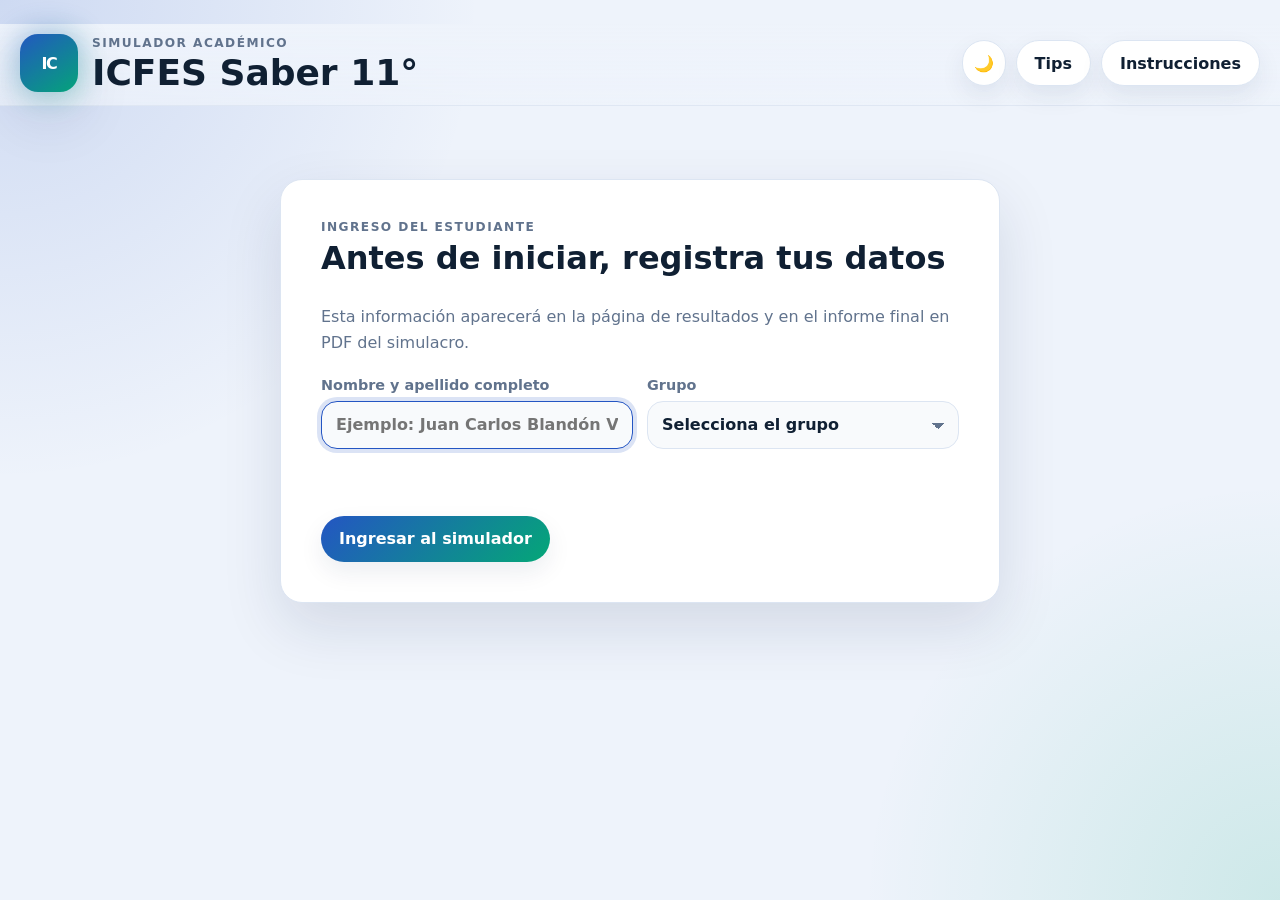
==== index.html @ 24ecb2db "Add files via upload" ====
<!doctype html>
<html lang="es">
<head>
  <meta charset="utf-8" />
  <meta name="viewport" content="width=device-width, initial-scale=1" />
  <title>Simulador ICFES Saber 11°</title>
  <meta name="description" content="Simulador ICFES Saber 11° en HTML, CSS y JavaScript puro, estructurado por sesiones, bloques y áreas." />
  <link rel="stylesheet" href="styles.css" />
</head>
<body>
  <div class="app-shell">
    <header class="app-header">
      <div class="brand">
        <div class="brand-mark" aria-hidden="true">IC</div>
        <div>
          <p class="eyebrow">Simulador académico</p>
          <h1>ICFES Saber 11°</h1>
        </div>
      </div>
      <div class="header-actions">
        <button id="themeBtn" class="icon-btn" type="button" aria-label="Cambiar tema">🌙</button>
        <button id="tipsBtn" class="ghost-btn" type="button">Tips</button>
        <button id="instructionsBtn" class="ghost-btn" type="button">Instrucciones</button>
        <button id="homeBtn" class="ghost-btn hidden" type="button">Inicio</button>
      </div>
    </header>

    <main id="app" class="app-main" tabindex="-1"></main>
  </div>

  <template id="session-card-template">
    <article class="session-card">
      <div class="session-card__head">
        <div>
          <p class="eyebrow session-label"></p>
          <h2 class="session-title"></h2>
        </div>
        <span class="pill session-duration"></span>
      </div>
      <p class="session-description"></p>
      <div class="session-stats"></div>
      <div class="table-wrap">
        <table class="structure-table">
          <thead>
            <tr>
              <th>Bloque</th>
              <th>Preguntas</th>
              <th>Área</th>
              <th>Disponibles</th>
              <th>Acción</th>
            </tr>
          </thead>
          <tbody></tbody>
        </table>
      </div>
      <div class="session-actions"></div>
    </article>
  </template>

  <script src="data/question-bank.js"></script>
  <script src="app.js"></script>
</body>
</html>
---- styles.css ----
:root {
  --bg: #eef3fb;
  --panel: #ffffff;
  --panel-2: #f8fafc;
  --text: #102033;
  --muted: #61738d;
  --line: #dce5f2;
  --primary: #2455c3;
  --primary-2: #153c99;
  --accent: #04a777;
  --warning: #f59e0b;
  --danger: #d94f4f;
  --shadow: 0 24px 60px rgba(17, 36, 75, 0.12);
  --radius: 22px;
  --radius-sm: 14px;
}

[data-theme="dark"] {
  --bg: #0c1424;
  --panel: #111e33;
  --panel-2: #162640;
  --text: #edf4ff;
  --muted: #9fb0ca;
  --line: #243852;
  --primary: #84a8ff;
  --primary-2: #b9ccff;
  --accent: #37d399;
  --warning: #fbbf24;
  --danger: #f87171;
  --shadow: 0 24px 60px rgba(0, 0, 0, 0.35);
}

* { box-sizing: border-box; }

html { scroll-behavior: smooth; }

body {
  margin: 0;
  min-height: 100vh;
  font-family: Inter, ui-sans-serif, system-ui, -apple-system, BlinkMacSystemFont, "Segoe UI", sans-serif;
  color: var(--text);
  background:
    radial-gradient(circle at top left, rgba(36, 85, 195, 0.16), transparent 30rem),
    radial-gradient(circle at bottom right, rgba(4, 167, 119, 0.14), transparent 26rem),
    var(--bg);
}

button, input, select, textarea { font: inherit; }

button { cursor: pointer; }

button:disabled {
  cursor: not-allowed;
  opacity: 0.55;
}

.app-shell {
  width: min(1240px, calc(100% - 32px));
  margin: 0 auto;
  padding: 24px 0 48px;
}

.app-header {
  display: flex;
  align-items: center;
  justify-content: space-between;
  gap: 18px;
  margin-bottom: 24px;
}

.brand {
  display: flex;
  align-items: center;
  gap: 14px;
}

.brand-mark {
  width: 58px;
  height: 58px;
  border-radius: 18px;
  display: grid;
  place-items: center;
  background: linear-gradient(145deg, var(--primary), var(--accent));
  color: #fff;
  font-weight: 900;
  letter-spacing: -0.08em;
  box-shadow: var(--shadow);
}

h1, h2, h3, p { margin-top: 0; }

h1 {
  margin-bottom: 0;
  font-size: clamp(1.55rem, 3.5vw, 2.25rem);
  line-height: 1;
}

h2 { font-size: clamp(1.35rem, 3vw, 2rem); }

h3 { font-size: 1.08rem; }

.eyebrow {
  margin-bottom: 5px;
  color: var(--muted);
  font-size: 0.76rem;
  text-transform: uppercase;
  letter-spacing: 0.12em;
  font-weight: 800;
}

.header-actions {
  display: flex;
  gap: 10px;
  align-items: center;
}

.icon-btn,
.ghost-btn,
.primary-btn,
.secondary-btn,
.danger-btn,
.tiny-btn,
.nav-btn,
.area-btn {
  border: 0;
  border-radius: 999px;
  min-height: 42px;
  padding: 0 18px;
  font-weight: 800;
  transition: transform 0.15s ease, box-shadow 0.15s ease, background 0.15s ease;
}

.icon-btn:hover,
.ghost-btn:hover,
.primary-btn:hover,
.secondary-btn:hover,
.danger-btn:hover,
.tiny-btn:hover,
.nav-btn:hover,
.area-btn:hover { transform: translateY(-1px); }

.icon-btn {
  width: 44px;
  padding: 0;
  background: var(--panel);
  color: var(--text);
  border: 1px solid var(--line);
  box-shadow: 0 10px 25px rgba(12, 20, 36, 0.08);
}

.ghost-btn, .secondary-btn, .tiny-btn {
  background: var(--panel);
  color: var(--text);
  border: 1px solid var(--line);
}

.primary-btn {
  background: var(--primary);
  color: #fff;
  box-shadow: 0 14px 35px rgba(36, 85, 195, 0.25);
}

.danger-btn {
  background: var(--danger);
  color: #fff;
}

.tiny-btn {
  min-height: 32px;
  padding: 0 12px;
  font-size: 0.82rem;
}

.hidden { display: none !important; }

.app-main {
  display: grid;
  gap: 18px;
}

.hero {
  background: linear-gradient(135deg, rgba(36, 85, 195, 0.96), rgba(4, 167, 119, 0.9));
  color: #fff;
  border-radius: var(--radius);
  padding: clamp(22px, 5vw, 42px);
  box-shadow: var(--shadow);
  overflow: hidden;
  position: relative;
}

.hero::after {
  content: "";
  position: absolute;
  inset: auto -80px -120px auto;
  width: 320px;
  height: 320px;
  border-radius: 50%;
  background: rgba(255, 255, 255, 0.16);
}

.hero > * { position: relative; z-index: 1; }

.hero h2 {
  margin-bottom: 12px;
  max-width: 780px;
}

.hero p {
  max-width: 860px;
  color: rgba(255, 255, 255, 0.88);
  line-height: 1.7;
}

.hero-grid {
  display: grid;
  grid-template-columns: repeat(4, minmax(0, 1fr));
  gap: 12px;
  margin-top: 24px;
}

.stat {
  background: rgba(255, 255, 255, 0.14);
  border: 1px solid rgba(255, 255, 255, 0.22);
  border-radius: 18px;
  padding: 16px;
  backdrop-filter: blur(8px);
}

.stat strong {
  display: block;
  font-size: 1.5rem;
}

.stat span {
  display: block;
  color: rgba(255, 255, 255, 0.8);
  font-size: 0.88rem;
}

.config-bar {
  display: grid;
  grid-template-columns: 1fr auto;
  gap: 14px;
  align-items: center;
  background: var(--panel);
  border: 1px solid var(--line);
  border-radius: var(--radius);
  padding: 18px;
  box-shadow: 0 12px 35px rgba(17, 36, 75, 0.08);
}

.mode-control {
  display: flex;
  gap: 10px;
  flex-wrap: wrap;
}

.mode-option {
  display: inline-flex;
  align-items: center;
  gap: 8px;
  padding: 10px 12px;
  border: 1px solid var(--line);
  border-radius: 999px;
  background: var(--panel-2);
  color: var(--muted);
  font-weight: 750;
}

.mode-option input { accent-color: var(--primary); }

.session-grid {
  display: grid;
  grid-template-columns: 1fr;
  gap: 18px;
}

.session-card,
.panel {
  background: var(--panel);
  border: 1px solid var(--line);
  border-radius: var(--radius);
  box-shadow: 0 18px 45px rgba(17, 36, 75, 0.09);
}

.session-card { padding: clamp(18px, 3vw, 26px); }

.session-card__head,
.exam-top,
.result-top,
.question-head {
  display: flex;
  justify-content: space-between;
  align-items: flex-start;
  gap: 16px;
}

.session-title { margin-bottom: 0; }

.session-description {
  color: var(--muted);
  line-height: 1.65;
  margin: 14px 0;
}

.pill {
  display: inline-flex;
  align-items: center;
  justify-content: center;
  gap: 6px;
  border-radius: 999px;
  padding: 7px 12px;
  background: color-mix(in srgb, var(--primary), transparent 88%);
  color: var(--primary-2);
  font-weight: 900;
  font-size: 0.82rem;
  white-space: nowrap;
}

.pill.success { background: color-mix(in srgb, var(--accent), transparent 85%); color: var(--accent); }
.pill.warning { background: color-mix(in srgb, var(--warning), transparent 83%); color: var(--warning); }
.pill.muted { background: var(--panel-2); color: var(--muted); border: 1px solid var(--line); }

.session-stats {
  display: flex;
  gap: 8px;
  flex-wrap: wrap;
  margin: 16px 0;
}

.table-wrap {
  width: 100%;
  overflow-x: auto;
  border: 1px solid var(--line);
  border-radius: 16px;
}

.structure-table,
.data-table {
  width: 100%;
  border-collapse: collapse;
  min-width: 720px;
}

.structure-table th,
.structure-table td,
.data-table th,
.data-table td {
  padding: 13px 14px;
  text-align: left;
  border-bottom: 1px solid var(--line);
  vertical-align: middle;
}

.structure-table th,
.data-table th {
  background: var(--panel-2);
  color: var(--muted);
  font-size: 0.78rem;
  text-transform: uppercase;
  letter-spacing: 0.08em;
}

.structure-table tr:last-child td,
.data-table tr:last-child td { border-bottom: 0; }

.row-actions {
  display: flex;
  gap: 8px;
  flex-wrap: wrap;
}

.session-actions {
  display: flex;
  gap: 10px;
  flex-wrap: wrap;
  margin-top: 16px;
}

.primary-btn,
.secondary-btn,
.danger-btn,
.ghost-btn,
.tiny-btn {
  display: inline-flex;
  align-items: center;
  justify-content: center;
  text-decoration: none;
  cursor: pointer;
}

.report-actions {
  align-items: center;
}

.send-report-btn {
  gap: 8px;
}

.exam-layout {
  display: grid;
  grid-template-columns: minmax(0, 1fr) 320px;
  gap: 18px;
  align-items: start;
}

.exam-main,
.exam-side,
.results-panel {
  background: var(--panel);
  border: 1px solid var(--line);
  border-radius: var(--radius);
  box-shadow: 0 18px 45px rgba(17, 36, 75, 0.09);
}

.exam-main { overflow: hidden; }

.exam-top {
  padding: 18px;
  border-bottom: 1px solid var(--line);
  background: var(--panel-2);
}

.exam-title { margin-bottom: 5px; }

.exam-meta {
  display: flex;
  gap: 8px;
  flex-wrap: wrap;
}

.timer-box {
  display: grid;
  gap: 2px;
  text-align: right;
}

.timer {
  font-variant-numeric: tabular-nums;
  font-size: clamp(1.3rem, 3vw, 1.8rem);
  font-weight: 950;
  color: var(--primary-2);
}

.timer-label { color: var(--muted); font-size: 0.82rem; }

.progress-wrap {
  padding: 0 18px 18px;
  background: var(--panel-2);
}

.progress-text {
  display: flex;
  justify-content: space-between;
  color: var(--muted);
  font-size: 0.86rem;
  margin-bottom: 8px;
}

.progress-bar {
  height: 10px;
  background: color-mix(in srgb, var(--primary), transparent 88%);
  border-radius: 99px;
  overflow: hidden;
}

.progress-bar span {
  display: block;
  height: 100%;
  width: 0;
  background: linear-gradient(90deg, var(--primary), var(--accent));
  border-radius: inherit;
}

.question-card { padding: clamp(18px, 3vw, 28px); }

.question-head { margin-bottom: 18px; }

.question-title { margin-bottom: 6px; }

.question-text {
  font-size: clamp(1rem, 2vw, 1.08rem);
  line-height: 1.75;
  margin-bottom: 18px;
}

.question-resource {
  margin: 18px 0 22px;
}

.data-table {
  min-width: min(100%, 420px);
  max-width: 480px;
  margin: 0 auto;
}

.data-table th,
.data-table td { text-align: center; }

.prompt {
  font-weight: 850;
  margin: 20px 0;
}

.options {
  display: grid;
  gap: 10px;
  margin: 18px 0 24px;
}

.option {
  display: grid;
  grid-template-columns: 42px 1fr;
  align-items: center;
  gap: 10px;
  width: 100%;
  border: 1px solid var(--line);
  border-radius: 16px;
  padding: 12px;
  background: var(--panel-2);
  color: var(--text);
  text-align: left;
  font-weight: 750;
}

.option-letter {
  width: 42px;
  height: 42px;
  border-radius: 14px;
  display: grid;
  place-items: center;
  background: var(--panel);
  color: var(--primary-2);
  border: 1px solid var(--line);
  font-weight: 950;
}


.option-rich {
  width: 100%;
  overflow-x: auto;
}

.option-rich .data-table,
.option-rich .option-table {
  min-width: 260px;
  max-width: 100%;
  margin: 0;
}

.option-rich .data-table th,
.option-rich .data-table td {
  font-weight: 700;
}

.option.selected {
  border-color: var(--primary);
  box-shadow: 0 0 0 4px color-mix(in srgb, var(--primary), transparent 86%);
}

.option.correct { border-color: var(--accent); background: color-mix(in srgb, var(--accent), transparent 90%); }
.option.incorrect { border-color: var(--danger); background: color-mix(in srgb, var(--danger), transparent 91%); }

.feedback {
  border-radius: 18px;
  padding: 14px 16px;
  background: color-mix(in srgb, var(--accent), transparent 90%);
  border: 1px solid color-mix(in srgb, var(--accent), transparent 60%);
  line-height: 1.6;
  margin: 16px 0 22px;
}

.feedback strong { color: var(--accent); }


.procedure-card {
  background: var(--panel-2);
  border: 1px solid var(--line);
  border-radius: 18px;
  padding: 16px 18px;
  line-height: 1.75;
}

.procedure-card p {
  margin: 0 0 10px;
}

.procedure-card p:last-child {
  margin-bottom: 0;
}

.question-actions,
.bottom-actions {
  display: flex;
  align-items: center;
  justify-content: space-between;
  gap: 12px;
  flex-wrap: wrap;
}

.nav-group {
  display: flex;
  gap: 10px;
  flex-wrap: wrap;
}

.exam-side {
  padding: 18px;
  position: sticky;
  top: 18px;
}

.side-title {
  margin-bottom: 12px;
}

.legend {
  display: grid;
  gap: 8px;
  margin-bottom: 16px;
  color: var(--muted);
  font-size: 0.86rem;
}

.legend span { display: inline-flex; align-items: center; gap: 8px; }
.legend i {
  width: 12px;
  height: 12px;
  border-radius: 4px;
  display: inline-block;
  background: var(--line);
}
.legend .answered i { background: var(--accent); }
.legend .marked i { background: var(--warning); }
.legend .pending i { background: var(--panel-2); border: 1px solid var(--line); }
.legend .missing i { background: repeating-linear-gradient(45deg, var(--line), var(--line) 3px, transparent 3px, transparent 6px); }

.question-grid {
  display: grid;
  grid-template-columns: repeat(5, 1fr);
  gap: 8px;
  max-height: 55vh;
  overflow-y: auto;
  padding-right: 4px;
}

.q-dot {
  min-width: 0;
  width: 100%;
  height: 42px;
  border: 1px solid var(--line);
  border-radius: 12px;
  background: var(--panel-2);
  color: var(--text);
  font-weight: 900;
}

.q-dot.active { outline: 3px solid color-mix(in srgb, var(--primary), transparent 72%); border-color: var(--primary); }
.q-dot.answered { background: color-mix(in srgb, var(--accent), transparent 82%); border-color: color-mix(in srgb, var(--accent), transparent 45%); }
.q-dot.marked { box-shadow: inset 0 -4px 0 var(--warning); }
.q-dot.missing {
  background: repeating-linear-gradient(45deg, var(--panel-2), var(--panel-2) 5px, color-mix(in srgb, var(--line), transparent 30%) 5px, color-mix(in srgb, var(--line), transparent 30%) 10px);
  color: var(--muted);
}

.side-note {
  margin: 16px 0 0;
  padding: 12px;
  border-radius: 14px;
  background: var(--panel-2);
  color: var(--muted);
  font-size: 0.88rem;
  line-height: 1.55;
}

.empty-state {
  background: var(--panel);
  border: 1px solid var(--line);
  border-radius: var(--radius);
  box-shadow: var(--shadow);
  padding: clamp(22px, 5vw, 42px);
  text-align: center;
}

.empty-state p { color: var(--muted); line-height: 1.65; }

.results-panel { padding: clamp(18px, 3vw, 28px); }

.result-grid {
  display: grid;
  grid-template-columns: repeat(4, minmax(0, 1fr));
  gap: 12px;
  margin: 18px 0;
}

.result-card {
  background: var(--panel-2);
  border: 1px solid var(--line);
  border-radius: 18px;
  padding: 16px;
}

.result-card strong {
  font-size: 1.7rem;
  display: block;
  color: var(--primary-2);
}

.result-card span { color: var(--muted); font-size: 0.9rem; }

.review-list {
  display: grid;
  gap: 10px;
  margin-top: 20px;
}

.review-item {
  border: 1px solid var(--line);
  border-radius: 16px;
  background: var(--panel-2);
  padding: 14px;
}

.review-item p { margin-bottom: 8px; color: var(--muted); }

.footer-note {
  color: var(--muted);
  font-size: 0.85rem;
  line-height: 1.5;
}

.tips-section {
  margin: 20px 0 24px;
  background: var(--panel);
  border: 1px solid var(--line);
  border-radius: var(--radius);
  box-shadow: var(--shadow);
  padding: clamp(18px, 3vw, 28px);
}

.tips-header {
  display: flex;
  align-items: flex-start;
  justify-content: space-between;
  gap: 14px;
  margin-bottom: 18px;
}

.tips-header h2 { margin: 0; font-size: clamp(1.7rem, 3vw, 2.35rem); }

.tips-content {
  display: grid;
  gap: 18px;
}

.tip-card {
  background: var(--panel-2);
  border: 1px solid var(--line);
  border-radius: 20px;
  padding: clamp(16px, 2.5vw, 24px);
}

.tip-card h3 {
  margin: 0 0 14px;
  color: var(--primary-2);
  font-size: clamp(1.25rem, 2.1vw, 1.55rem);
}

.tip-card h4 {
  margin: 18px 0 8px;
  font-size: 1.03rem;
}

.tip-card p {
  margin: 8px 0;
  color: var(--muted);
  line-height: 1.65;
}

.tip-card ul {
  margin: 8px 0 14px 20px;
  padding: 0;
  color: var(--text);
  line-height: 1.62;
}

.tips-table-wrap { margin: 10px 0 14px; }

.tip-note {
  border-left: 4px solid var(--accent);
  padding: 10px 12px;
  background: color-mix(in srgb, var(--accent), transparent 91%);
  border-radius: 0 12px 12px 0;
}

.tips-area-grid {
  display: grid;
  grid-template-columns: repeat(2, minmax(0, 1fr));
  gap: 14px;
}

.tips-area-grid section {
  background: var(--panel);
  border: 1px solid var(--line);
  border-radius: 16px;
  padding: 14px;
}

@media (max-width: 980px) {
  .hero-grid,
  .result-grid,
  .tips-area-grid { grid-template-columns: repeat(2, minmax(0, 1fr)); }
  .exam-layout { grid-template-columns: 1fr; }
  .exam-side { position: static; }
  .question-grid { grid-template-columns: repeat(8, 1fr); max-height: none; }
}

@media (max-width: 680px) {
  .app-shell { width: min(100% - 18px, 1240px); padding-top: 12px; }
  .app-header { align-items: flex-start; }
  .brand-mark { width: 48px; height: 48px; border-radius: 14px; }
  .config-bar { grid-template-columns: 1fr; }
  .hero-grid,
  .result-grid,
  .tips-area-grid { grid-template-columns: 1fr; }
  .session-card__head,
  .exam-top,
  .result-top,
  .question-head { flex-direction: column; }
  .timer-box { text-align: left; }
  .question-grid { grid-template-columns: repeat(5, 1fr); }
  .option { grid-template-columns: 38px 1fr; }
  .option-letter { width: 38px; height: 38px; }
}

/* Recursos específicos para preguntas tipo ICFES con tablas y fórmulas */
.icfes-fare-card {
  display: grid;
  gap: 16px;
  line-height: 1.65;
}

.icfes-fare-card p {
  margin: 0;
}

.icfes-table-wrap {
  max-width: 760px;
  margin: 0 auto;
}

.fare-table {
  max-width: 760px;
  min-width: 620px;
  font-size: 0.96rem;
}

.fare-table th,
.fare-table td {
  border: 1px solid var(--line);
  padding: 14px 16px;
  text-align: center;
}

.fare-table tbody th {
  background: var(--panel-2);
  color: var(--text);
  text-transform: none;
  letter-spacing: 0;
  font-size: 0.95rem;
}

.formula-box {
  width: min(100%, 720px);
  margin: 2px auto;
  display: grid;
  grid-template-columns: auto auto 1fr;
  align-items: center;
  gap: 14px;
  padding: 16px 18px;
  border-radius: 18px;
  border: 1px solid var(--line);
  background: var(--panel-2);
  font-weight: 900;
  overflow-x: auto;
}

.formula-box strong {
  color: var(--primary-2);
  font-size: 1.35rem;
}

@media (max-width: 720px) {
  .formula-box {
    grid-template-columns: 1fr;
    gap: 6px;
  }
}

/* Pregunta 3: diagrama de Venn y tabla de efectos secundarios */
.icfes-venn-card {
  display: grid;
  gap: 16px;
  line-height: 1.65;
}

.icfes-venn-card p {
  margin: 0;
}

.venn-figure {
  margin: 0 auto;
  width: min(100%, 760px);
  overflow-x: auto;
}

.venn-svg {
  width: 100%;
  min-width: 520px;
  color: var(--text);
  background: var(--panel);
  border-radius: 16px;
}

.venn-circle {
  fill: rgba(36, 85, 195, 0.08);
  stroke: currentColor;
  stroke-width: 3;
}

.venn-line {
  stroke: currentColor;
  stroke-width: 2;
  fill: none;
}

.venn-label {
  font-size: 17px;
  font-weight: 800;
  fill: currentColor;
}

.venn-label.right {
  text-anchor: end;
}

.venn-number {
  font-size: 24px;
  font-weight: 900;
  fill: currentColor;
  text-anchor: middle;
  dominant-baseline: central;
}

.venn-caption {
  font-size: 30px;
  font-weight: 950;
  fill: currentColor;
}

.symptoms-table {
  max-width: 720px;
  min-width: 520px;
  margin: 0 auto;
  font-size: 0.98rem;
}

.symptoms-table th,
.symptoms-table td {
  border: 1px solid var(--line);
  padding: 12px 14px;
  text-align: center;
}

.symptoms-table thead tr:first-child th {
  background: var(--panel-2);
  font-size: 1rem;
  text-transform: none;
  letter-spacing: 0;
}


.bullet-procedure {
  margin: 0;
  padding-left: 1.2rem;
  line-height: 1.75;
}

.bullet-procedure li + li {
  margin-top: 8px;
}

.extra-text {
  margin-top: 14px;
}

.extra-text p {
  margin: 0;
  line-height: 1.75;
}


.resource-footnote {
  margin: 10px 0 0;
  color: var(--muted);
  font-size: 0.86rem;
}

.chart-card {
  margin: 0;
  padding: 14px;
  border: 1px solid var(--line);
  border-radius: 18px;
  background: var(--panel-2);
}

.linechart-svg {
  width: 100%;
  height: auto;
  display: block;
}

.chart-grid line {
  stroke: color-mix(in srgb, var(--line), transparent 20%);
  stroke-width: 1;
}

.chart-labels text,
.chart-legend text,
.series text {
  fill: currentColor;
  font-size: 12px;
  font-family: inherit;
}

.series.pacifica,
.series.pacifica circle,
.series.pacifica polygon { stroke: var(--primary-2); fill: var(--primary-2); }
.series.central,
.series.central circle,
.series.central polygon { stroke: var(--accent); fill: var(--accent); }
.series.antioquia,
.series.antioquia circle,
.series.antioquia polygon { stroke: var(--warning); fill: var(--warning); }
.series.bogota,
.series.bogota circle,
.series.bogota polygon { stroke: var(--danger); fill: var(--danger); }


.graph-option {
  width: 100%;
}

.graph-title,
.chart-small-title {
  font-weight: 900;
  font-size: 0.96rem;
}

.mini-chart {
  width: 100%;
  height: auto;
  display: block;
}

.mini-chart text {
  fill: currentColor;
  font-size: 10px;
  font-family: inherit;
}


.cake-figure {
  padding: 12px;
}

.cake-svg {
  width: 100%;
  height: auto;
  display: block;
}

.cake-num {
  font-size: 18px;
  font-weight: 900;
  fill: currentColor;
}

.measure-label {
  font-size: 14px;
  font-weight: 800;
  fill: currentColor;
}


.formula-inline {
  margin: 10px 0 0;
  font-size: 1.15rem;
  font-weight: 900;
  text-align: center;
}


.canvas-figure {
  padding: 12px;
}

.canvas-svg {
  width: 100%;
  height: auto;
  display: block;
}

.canvas-label {
  font-size: 18px;
  font-weight: 850;
  fill: currentColor;
}


.vote-figure {
  padding: 12px;
}

.vote-svg {
  width: 100%;
  height: auto;
  display: block;
}


.transport-figure {
  padding: 14px;
}

.transport-svg {
  width: 100%;
  height: auto;
  display: block;
}

.transport-circle {
  fill: color-mix(in srgb, var(--primary), transparent 88%);
  stroke: currentColor;
  stroke-width: 3;
}

.transport-label,
.figure-label {
  font-size: 22px;
  font-weight: 900;
  fill: currentColor;
}

.transport-number {
  font-size: 28px;
  font-weight: 950;
  fill: currentColor;
}


.garden-figure {
  padding: 12px;
}

.garden-svg {
  width: 100%;
  height: auto;
  display: block;
}

.garden-label {
  font-size: 18px;
  font-weight: 900;
  font-style: italic;
  fill: currentColor;
}


/* Pregunta 20: comparación de fórmulas de movimiento */
.icfes-formula-comparison {
  display: grid;
  gap: 14px;
  line-height: 1.65;
}

.icfes-formula-comparison p {
  margin: 0;
  text-align: center;
  font-weight: 750;
}

.formula-box-wide {
  width: min(100%, 860px);
  font-size: 1.02rem;
}


.procedure-option {
  display: grid;
  gap: 6px;
  line-height: 1.55;
}

.procedure-option p {
  margin: 0;
}


.ramp-figure {
  padding: 12px;
}

.ramp-svg {
  width: 100%;
  height: auto;
  display: block;
}


.polar-figure {
  padding: 12px;
}

.polar-svg {
  width: 100%;
  height: auto;
  display: block;
}

.polar-grid circle,
.polar-grid line {
  fill: none;
  stroke: #c8ccd3;
  stroke-width: 1.2;
}

.polar-point {
  fill: currentColor;
}

.polar-label,
.polar-axis-label {
  fill: currentColor;
  font-family: inherit;
  font-weight: 850;
}

.polar-label {
  font-size: 18px;
}

.polar-axis-label {
  font-size: 17px;
}

/* Pregunta 24: ruta de entregas */
.route-card {
  border: 1px solid rgba(15, 23, 42, 0.12);
  border-radius: 18px;
  padding: 1rem;
  background: linear-gradient(180deg, rgba(248,250,252,0.95), rgba(255,255,255,0.98));
  box-shadow: 0 12px 28px rgba(15, 23, 42, 0.06);
}
.route-intro {
  margin: 0 0 .7rem;
  font-weight: 700;
}
.route-steps {
  margin: 0;
  padding-left: 1.25rem;
  display: grid;
  gap: .55rem;
}
.route-line {
  margin-top: 1rem;
  display: flex;
  align-items: center;
  gap: .45rem;
  flex-wrap: wrap;
  font-size: .9rem;
}
.route-node {
  padding: .35rem .55rem;
  border-radius: 999px;
  border: 1px solid rgba(15, 23, 42, 0.14);
  background: #fff;
  font-weight: 700;
}
.route-node.home {
  background: rgba(16, 185, 129, 0.12);
  border-color: rgba(16, 185, 129, 0.34);
}
.route-arrow {
  font-weight: 900;
  color: #0f766e;
}
.route-arrow.back {
  color: #dc2626;
}


.reading-card {
  border: 1px solid var(--line);
  border-radius: 18px;
  background: var(--panel-2);
  padding: 20px;
  line-height: 1.75;
}

.reading-card h3 {
  margin: 0 0 16px;
  text-align: center;
  font-weight: 950;
}

.reading-instruction {
  font-weight: 950;
  text-align: center;
  text-transform: uppercase;
  margin-bottom: 12px;
  color: var(--primary-2);
}

.reading-card p {
  margin: 0 0 14px;
}

.reading-note {
  font-size: .92rem;
  color: var(--muted);
  border-top: 1px dashed var(--line);
  padding-top: 12px;
  margin-top: 16px;
}

.reading-source {
  font-size: .88rem;
  color: var(--muted);
  text-align: right;
}

.fragment-card {
  margin-top: 14px;
  padding: 14px 16px;
  border: 1px solid var(--line);
  border-radius: 16px;
  background: var(--panel);
  line-height: 1.7;
}

.fragment-card p {
  margin: 0 0 10px;
}

.fragment-card blockquote {
  margin: 0;
  font-weight: 700;
}

.numbered-statements {
  margin: 0;
  padding-left: 1.2rem;
  line-height: 1.75;
}

.numbered-statements li + li {
  margin-top: 6px;
}


.subtle-title {
  font-weight: 800;
  color: var(--muted);
}


.petrichor-card {
  background: #fffdf6;
  border: 2px solid var(--border, #d7dce7);
}

.petrichor-title {
  font-family: Impact, Haettenschweiler, 'Arial Black', sans-serif;
  font-size: clamp(2rem, 6vw, 4.6rem);
  letter-spacing: .03em;
  line-height: .95;
  text-align: center;
  margin: .4rem 0 .8rem;
  color: #111827;
}

.petrichor-title span {
  font-family: inherit;
  font-size: .42em;
  margin-left: .2em;
  vertical-align: middle;
}

.petrichor-strip {
  position: relative;
  min-height: 170px;
  border: 2px solid #111827;
  border-bottom-width: 1px;
  background: linear-gradient(#253143 0 52%, #4b5a62 52% 58%, #273342 58% 100%);
  overflow: hidden;
}

.petrichor-strip + .petrichor-strip {
  border-top-width: 1px;
}

.rain-lines::before,
.rain-lines::after {
  content: '';
  position: absolute;
  width: 2px;
  height: 90px;
  background: #e5e7eb;
  transform: rotate(-20deg);
  top: -5px;
}

.rain-lines::before { left: 45%; }
.rain-lines::after { left: 50%; }

.petrichor-bubble {
  position: absolute;
  z-index: 3;
  max-width: 270px;
  background: #f8fafc;
  color: #111827;
  border: 2px solid #111827;
  border-radius: 12px;
  padding: .7rem .85rem;
  font-weight: 900;
  font-size: .88rem;
  line-height: 1.12;
  text-align: center;
  box-shadow: 0 2px 0 #111827;
}

.petrichor-bubble.left { left: 22px; top: 20px; }
.petrichor-bubble.right { right: 22px; top: 35px; max-width: 310px; }
.petrichor-bubble.bottom { top: 38px; }

.puddle {
  position: absolute;
  left: 34%;
  bottom: 28px;
  width: 330px;
  height: 78px;
  border-radius: 55% 45% 45% 55% / 60% 48% 52% 40%;
  background: radial-gradient(circle at 25% 50%, #f3f4f6 0 7%, transparent 8%), linear-gradient(100deg, #d1d5db, #f9fafb 45%, #9ca3af);
  border: 2px solid #111827;
  opacity: .96;
}

.puddle.large { left: 23%; width: 390px; height: 88px; }
.puddle.flat { left: 30%; width: 405px; height: 62px; border-radius: 50%; }

.puddle span {
  position: absolute;
  width: 28px;
  height: 18px;
  border-radius: 50%;
  background: #111827;
  opacity: .9;
}

.puddle span:nth-child(1) { left: 22%; top: 25%; }
.puddle span:nth-child(2) { left: 45%; top: 35%; width: 38px; height: 14px; }
.puddle span:nth-child(3) { left: 68%; top: 24%; }
.puddle span:nth-child(4) { left: 78%; top: 50%; width: 20px; height: 12px; }
.puddle span:nth-child(5) { left: 36%; top: 58%; width: 18px; height: 16px; background: #f8fafc; border: 2px solid #111827; }

.particles {
  position: absolute;
  left: 40%;
  top: 32px;
  color: #f8fafc;
  font-weight: 900;
  font-size: 2rem;
  letter-spacing: .5rem;
}

.petrichor-close {
  display: flex;
  align-items: center;
  justify-content: center;
  gap: 1rem;
  padding: 1rem;
  font-weight: 900;
  text-align: center;
  color: #111827;
}

.petrichor-close p {
  margin: 0;
}

.arrow-line {
  font-size: 2rem;
  font-weight: 900;
}

@media (max-width: 720px) {
  .petrichor-strip { min-height: 235px; }
  .petrichor-bubble { max-width: 82%; font-size: .78rem; }
  .petrichor-bubble.left,
  .petrichor-bubble.right,
  .petrichor-bubble.bottom { left: 12px; right: auto; top: 12px; }
  .puddle, .puddle.large, .puddle.flat { left: 12%; width: 76%; bottom: 26px; }
  .particles { left: 16%; top: 95px; font-size: 1.5rem; }
  .petrichor-close { flex-direction: column; gap: .2rem; }
}

/* Cómic Lectura Crítica 49 a 51 */
.riad-comic-card {
  background: linear-gradient(180deg, rgba(15,23,42,.03), rgba(15,23,42,.015));
}
.comic-grid {
  display: grid;
  grid-template-columns: repeat(2, minmax(0, 1fr));
  gap: 12px;
  margin: 14px 0 10px;
}
.comic-panel {
  position: relative;
  min-height: 210px;
  border: 2px solid currentColor;
  border-radius: 10px;
  background: repeating-linear-gradient(135deg, rgba(15,23,42,.04) 0 8px, rgba(15,23,42,.08) 8px 16px);
  padding: 12px;
  overflow: hidden;
}
.caption-box,
.speech,
.thought {
  display: inline-block;
  background: var(--panel);
  border: 1.5px solid currentColor;
  border-radius: 10px;
  padding: 8px 10px;
  font-weight: 800;
  line-height: 1.25;
  box-shadow: 0 1px 0 rgba(15,23,42,.08);
}
.caption-box {
  width: min(92%, 360px);
  margin-bottom: 8px;
}
.speech.teacher { margin: 4px 0 8px; }
.speech.child { position: absolute; right: 18px; bottom: 24px; max-width: 44%; }
.speech.big { font-size: 1.3rem; font-weight: 950; }
.speech.wide { max-width: 88%; }
.thought {
  border-style: dashed;
  font-style: italic;
  font-weight: 750;
  max-width: 52%;
  float: right;
  margin-top: 4px;
}
.thought.child-note {
  position: absolute;
  left: 20px;
  bottom: 28px;
  max-width: 44%;
}
.comic-scene {
  min-height: 125px;
  margin-top: 8px;
  display: flex;
  align-items: end;
  justify-content: space-between;
  color: var(--muted);
  font-weight: 850;
}
.school-scene::before,
.desk-scene::before,
.reading-scene::before {
  content: "";
  position: absolute;
  inset: auto 20px 16px 20px;
  height: 58px;
  border: 2px solid currentColor;
  border-radius: 10px 10px 4px 4px;
  opacity: .32;
}
.desk-scene,
.reading-scene {
  align-items: center;
  justify-content: center;
  text-align: center;
  font-style: italic;
  padding: 20px;
}
.panel-number {
  position: absolute;
  right: 8px;
  bottom: 8px;
  width: 28px;
  height: 28px;
  display: grid;
  place-items: center;
  border-radius: 50%;
  background: var(--primary);
  color: #fff;
  font-size: .85rem;
  font-weight: 950;
}
@media (max-width: 760px) {
  .comic-grid { grid-template-columns: 1fr; }
  .comic-panel { min-height: 190px; }
}

/* =========================================================
   Rediseño responsive 2026: experiencia móvil tipo app
   ========================================================= */
:root {
  --glass: rgba(255, 255, 255, 0.72);
  --glow: 0 28px 80px rgba(36, 85, 195, 0.18);
}

[data-theme="dark"] {
  --glass: rgba(17, 30, 51, 0.78);
  --glow: 0 28px 80px rgba(0, 0, 0, 0.38);
}

.app-header {
  position: sticky;
  top: 0;
  z-index: 20;
  padding: 10px 0 14px;
  backdrop-filter: blur(18px);
  -webkit-backdrop-filter: blur(18px);
}

.app-header::before {
  content: "";
  position: absolute;
  inset: 0 -20px;
  z-index: -1;
  background: linear-gradient(180deg, var(--bg), color-mix(in srgb, var(--bg), transparent 24%));
  border-bottom: 1px solid color-mix(in srgb, var(--line), transparent 20%);
}

.brand-mark {
  position: relative;
  isolation: isolate;
}

.brand-mark::after {
  content: "";
  position: absolute;
  inset: -4px;
  z-index: -1;
  border-radius: 22px;
  background: linear-gradient(145deg, var(--primary), var(--accent));
  filter: blur(14px);
  opacity: .35;
}

.hero {
  min-height: 280px;
  display: grid;
  align-content: center;
  background:
    radial-gradient(circle at 8% 15%, rgba(255,255,255,.24), transparent 25%),
    radial-gradient(circle at 92% 22%, rgba(255,255,255,.18), transparent 28%),
    linear-gradient(135deg, #143d9c 0%, #2455c3 44%, #04a777 100%);
}

.hero::before {
  content: "";
  position: absolute;
  inset: 0;
  background-image:
    linear-gradient(rgba(255,255,255,.10) 1px, transparent 1px),
    linear-gradient(90deg, rgba(255,255,255,.10) 1px, transparent 1px);
  background-size: 34px 34px;
  mask-image: linear-gradient(180deg, #000, transparent 92%);
  opacity: .42;
}

.session-card,
.panel,
.exam-main,
.exam-side,
.results-panel,
.tips-section {
  background: linear-gradient(180deg, var(--glass), var(--panel));
  backdrop-filter: blur(14px);
  -webkit-backdrop-filter: blur(14px);
  box-shadow: var(--glow);
}

.session-card {
  position: relative;
  overflow: hidden;
}

.session-card::before {
  content: "";
  position: absolute;
  inset: 0 0 auto 0;
  height: 5px;
  background: linear-gradient(90deg, var(--primary), var(--accent));
}

.primary-btn,
.secondary-btn,
.ghost-btn,
.tiny-btn,
.nav-btn,
.danger-btn,
.area-btn,
.icon-btn {
  min-height: 46px;
  box-shadow: 0 10px 24px rgba(17,36,75,.08);
}

.primary-btn,
.tiny-btn[data-action="area"] {
  background: linear-gradient(135deg, var(--primary), var(--accent));
  color: #fff;
  border: 0;
}

.tiny-btn[data-action="area"] {
  min-height: 38px;
}

.table-wrap {
  background: var(--panel);
}

.structure-table tr {
  transition: background .16s ease, transform .16s ease;
}

.structure-table tbody tr:hover {
  background: color-mix(in srgb, var(--primary), transparent 94%);
}

.option {
  min-height: 64px;
  transition: transform .16s ease, border-color .16s ease, box-shadow .16s ease, background .16s ease;
}

.option:hover {
  transform: translateY(-2px);
  box-shadow: 0 14px 28px rgba(17, 36, 75, .10);
}

.question-card {
  scroll-margin-top: 96px;
}

.q-dot {
  min-height: 44px;
  transition: transform .15s ease, box-shadow .15s ease;
}

.q-dot:not(:disabled):hover {
  transform: translateY(-2px);
}

/* Tablas transformadas en tarjetas para celular */
@media (max-width: 760px) {
  .app-shell {
    width: 100%;
    padding: 8px 10px calc(72px + env(safe-area-inset-bottom));
  }

  .app-header {
    padding: 8px 2px 12px;
    margin-bottom: 12px;
  }

  .brand {
    gap: 10px;
  }

  .brand h1 {
    font-size: 1.28rem;
  }

  .eyebrow {
    font-size: .68rem;
    letter-spacing: .10em;
  }

  .header-actions {
    gap: 6px;
  }

  .icon-btn,
  .ghost-btn {
    min-height: 42px;
  }

  .ghost-btn {
    padding: 0 12px;
  }

  .hero {
    min-height: auto;
    border-radius: 26px;
    padding: 24px 18px;
  }

  .hero p {
    line-height: 1.55;
  }

  .hero-grid {
    grid-template-columns: repeat(2, minmax(0, 1fr));
    gap: 10px;
  }

  .stat {
    border-radius: 18px;
    padding: 14px 12px;
  }

  .stat strong {
    font-size: 1.35rem;
  }

  .config-bar,
  .session-card,
  .tips-section,
  .exam-main,
  .exam-side,
  .results-panel,
  .empty-state {
    border-radius: 24px;
  }

  .config-bar {
    padding: 14px;
  }

  .mode-control {
    display: grid;
    grid-template-columns: 1fr;
    gap: 8px;
  }

  .mode-option {
    width: 100%;
    justify-content: flex-start;
    border-radius: 16px;
    padding: 12px 14px;
  }

  #resumeBtn,
  .session-actions .primary-btn,
  .session-actions .secondary-btn,
  .bottom-actions .danger-btn,
  .question-actions .secondary-btn,
  .nav-group .nav-btn {
    width: 100%;
  }

  .session-card {
    padding: 18px 14px;
  }

  .session-card__head {
    gap: 8px;
  }

  .session-duration {
    align-self: flex-start;
  }

  .session-stats {
    display: grid;
    grid-template-columns: repeat(3, minmax(0, 1fr));
    gap: 8px;
  }

  .session-stats .pill {
    width: 100%;
    padding-inline: 6px;
    font-size: .72rem;
  }

  .table-wrap {
    overflow: visible;
    border: 0;
    background: transparent;
  }

  .structure-table,
  .structure-table thead,
  .structure-table tbody,
  .structure-table tr,
  .structure-table th,
  .structure-table td {
    display: block;
    width: 100%;
    min-width: 0;
  }

  .structure-table thead {
    position: absolute;
    width: 1px;
    height: 1px;
    overflow: hidden;
    clip: rect(0 0 0 0);
  }

  .structure-table tbody {
    display: grid;
    gap: 10px;
  }

  .structure-table tr {
    border: 1px solid var(--line);
    border-radius: 18px;
    padding: 10px;
    background: var(--panel);
    box-shadow: 0 12px 26px rgba(17,36,75,.07);
  }

  .structure-table td {
    border: 0;
    padding: 8px 6px;
    display: grid;
    grid-template-columns: minmax(104px, 38%) 1fr;
    align-items: center;
    gap: 10px;
  }

  .structure-table td::before {
    color: var(--muted);
    font-size: .72rem;
    text-transform: uppercase;
    letter-spacing: .08em;
    font-weight: 900;
  }

  .structure-table td:nth-child(1)::before { content: "Bloque"; }
  .structure-table td:nth-child(2)::before { content: "Preguntas"; }
  .structure-table td:nth-child(3)::before { content: "Área"; }
  .structure-table td:nth-child(4)::before { content: "Disponibles"; }
  .structure-table td:nth-child(5)::before { content: "Acción"; }

  .row-actions,
  .row-actions .tiny-btn {
    width: 100%;
  }

  .exam-layout {
    gap: 12px;
  }

  .exam-top {
    padding: 16px 14px;
  }

  .progress-wrap {
    padding: 0 14px 16px;
  }

  .question-card {
    padding: 16px 14px 18px;
  }

  .question-text,
  .prompt {
    line-height: 1.62;
  }

  .options {
    gap: 12px;
  }

  .option {
    border-radius: 18px;
    padding: 12px 10px;
    grid-template-columns: 40px 1fr;
  }

  .option-letter {
    width: 40px;
    height: 40px;
    border-radius: 14px;
  }

  .question-actions,
  .bottom-actions,
  .nav-group {
    display: grid;
    grid-template-columns: 1fr;
  }

  .bottom-actions {
    padding-bottom: 8px;
  }

  .exam-side {
    padding: 14px;
  }

  .legend {
    grid-template-columns: 1fr 1fr;
    font-size: .78rem;
  }

  .question-grid {
    grid-template-columns: repeat(6, minmax(0, 1fr));
    gap: 7px;
  }

  .q-dot {
    height: 40px;
    border-radius: 13px;
    font-size: .86rem;
  }

  .side-note {
    font-size: .78rem;
  }

  .tips-header {
    display: grid;
    gap: 10px;
  }

  .tip-card {
    border-radius: 20px;
    padding: 16px 14px;
  }

  .tips-area-grid {
    grid-template-columns: 1fr;
  }

  .data-table {
    font-size: .88rem;
  }
}

@media (max-width: 430px) {
  .hero-grid,
  .session-stats,
  .legend {
    grid-template-columns: 1fr;
  }

  .question-grid {
    grid-template-columns: repeat(5, minmax(0, 1fr));
  }

  .pill {
    white-space: normal;
    text-align: center;
  }
}

/* Confirmaciones internas: compatibles con GitHub Pages e incrustación en Google Sites */
.dialog-overlay {
  position: fixed;
  inset: 0;
  z-index: 9999;
  display: grid;
  place-items: center;
  padding: 18px;
  background: rgba(15, 23, 42, .58);
  backdrop-filter: blur(10px);
  -webkit-backdrop-filter: blur(10px);
}

.dialog-card {
  width: min(460px, 100%);
  position: relative;
  padding: 24px;
  border-radius: 28px;
  background: var(--panel);
  color: var(--text);
  border: 1px solid var(--line);
  box-shadow: 0 26px 80px rgba(15, 23, 42, .32);
  animation: dialogPop .18s ease-out;
}

.dialog-card h2 {
  margin: 4px 0 10px;
  font-size: clamp(1.3rem, 5vw, 1.85rem);
}

.dialog-card p {
  margin: 0 0 18px;
  color: var(--muted);
  line-height: 1.55;
}

.dialog-close {
  position: absolute;
  top: 12px;
  right: 12px;
  width: 38px;
  height: 38px;
  border-radius: 999px;
  border: 1px solid var(--line);
  background: var(--soft);
  color: var(--text);
  font-size: 1.35rem;
  font-weight: 800;
  cursor: pointer;
}

.dialog-actions {
  display: flex;
  justify-content: flex-end;
  gap: 10px;
  flex-wrap: wrap;
}

#homeBtn,
#finishBtn,
.danger-btn,
.primary-btn,
.secondary-btn,
.ghost-btn,
.icon-btn {
  touch-action: manipulation;
  -webkit-tap-highlight-color: transparent;
}

@keyframes dialogPop {
  from { opacity: 0; transform: translateY(10px) scale(.98); }
  to { opacity: 1; transform: translateY(0) scale(1); }
}

@media (max-width: 520px) {
  .dialog-overlay {
    align-items: end;
    padding: 12px;
  }

  .dialog-card {
    border-radius: 26px;
    padding: 22px 16px 16px;
  }

  .dialog-actions {
    display: grid;
    grid-template-columns: 1fr;
  }

  .dialog-actions button {
    width: 100%;
  }
}

/* Recursos visuales de Ciencias Naturales 95-97 */
.wifi-board{display:grid;gap:18px;margin-top:18px}
.wifi-board section{border:1px solid var(--line);border-radius:18px;padding:14px;background:rgba(255,255,255,.56)}
.wifi-board h4{margin:0 0 10px;font-size:1rem;text-align:center}
.diagram-svg{width:100%;height:auto;border:1px solid var(--line);border-radius:16px;background:rgba(255,255,255,.72);color:var(--text)}
.wave-options{display:grid;grid-template-columns:1fr;gap:14px;margin-top:18px}
.wave-options figure{margin:0;border:1px solid var(--line);border-radius:16px;padding:12px;background:rgba(255,255,255,.62)}
.wave-options figure.selected-graphic{border:2px solid var(--primary)}
.wave-options figcaption{font-weight:900;margin-bottom:8px}
.wave-options figure{display:grid;grid-template-columns:1fr 1fr;gap:10px;align-items:center}
.wave-options figcaption{grid-column:1/-1}
.wave-svg{width:100%;height:auto;border:1px solid var(--line);border-radius:12px;background:rgba(255,255,255,.72)}
.wave-svg line,.wave-svg path{stroke:currentColor;fill:none;stroke-width:3;stroke-linecap:round}
.wave-svg text{font-weight:800;fill:currentColor;font-size:14px}
@media (max-width:720px){.wave-options figure{grid-template-columns:1fr}.wifi-board section{padding:10px}.diagram-svg{min-height:180px}}

/* Modelos de especiación: pregunta 99 */
.evolution-card{overflow:hidden}
.evolution-options{display:grid;gap:14px;margin-top:16px}
.evolution-options figure{margin:0;border:1px solid var(--line);border-radius:18px;padding:12px;background:rgba(255,255,255,.72);box-shadow:var(--shadow-soft)}
.evolution-options figcaption{font-weight:950;font-size:1.05rem;margin-bottom:8px;color:var(--primary)}
.evolution-options svg{width:100%;height:auto;display:block;color:var(--text);background:rgba(255,255,255,.55);border-radius:14px}
@media (max-width:720px){.evolution-options figure{padding:10px}.evolution-options svg{min-width:760px}.evolution-options figure{overflow-x:auto}.evolution-options figcaption{position:sticky;left:0;background:var(--card);display:inline-block;padding:4px 10px;border-radius:999px}}

/* Pregunta 100 - gráficas de fuerza */
.science-graph-card {
  border: 1px solid rgba(15, 23, 42, .12);
  border-radius: 22px;
  padding: clamp(14px, 3vw, 22px);
  background: linear-gradient(180deg, rgba(255,255,255,.98), rgba(248,250,252,.96));
  box-shadow: 0 18px 45px rgba(15, 23, 42, .08);
}
.science-graph-card .resource-title {
  margin: 0 0 14px;
  font-weight: 900;
  color: var(--text, #0f172a);
}
.force-graphs-grid {
  display: grid;
  grid-template-columns: repeat(2, minmax(0, 1fr));
  gap: 16px;
}
.force-graphs-grid figure {
  margin: 0;
  padding: 12px;
  border-radius: 18px;
  border: 1px solid rgba(15, 23, 42, .14);
  background: #fff;
}
.force-graphs-grid figcaption {
  font-weight: 950;
  font-size: 1.05rem;
  margin-bottom: 6px;
}
.force-graphs-grid svg {
  width: 100%;
  height: auto;
  display: block;
  color: #111827;
}
.force-graphs-grid svg path,
.force-graphs-grid svg line,
.force-graphs-grid svg polyline {
  vector-effect: non-scaling-stroke;
}
@media (max-width: 720px) {
  .force-graphs-grid {
    grid-template-columns: 1fr;
  }
  .force-graphs-grid figure {
    padding: 10px;
  }
}


/* Pregunta 108 - gráficas de tiempo de reacción */
.reaction-option-card {
  width: 100%;
}
.reaction-option-title {
  margin: 0 0 8px;
  font-weight: 950;
  color: var(--primary);
}
.reaction-chart-svg {
  width: 100%;
  max-width: 430px;
  height: auto;
  display: block;
  color: var(--text);
  background: rgba(255,255,255,.78);
  border: 1px solid var(--line);
  border-radius: 16px;
  padding: 8px;
}
.reaction-chart-svg .grid-lines line {
  stroke: rgba(15, 23, 42, .15);
  stroke-width: 1.4;
}
.reaction-chart-svg text {
  fill: currentColor;
  font-weight: 800;
  font-size: 12px;
}
.reaction-chart-svg .chart-axis-title {
  font-size: 13px;
  font-weight: 950;
}
.reaction-chart-svg .bar-dark,
.reaction-chart-svg .pie-dark { fill: #111827; }
.reaction-chart-svg .bar-mid,
.reaction-chart-svg .pie-mid { fill: #6b7280; }
.reaction-chart-svg .bar-light,
.reaction-chart-svg .pie-light { fill: #e5e7eb; stroke: #111827; stroke-width: 2; }
.reaction-chart-svg .pie-light-stroke { fill: #e5e7eb; stroke: #111827; stroke-width: 2; }
@media (max-width: 720px) {
  .reaction-chart-svg { min-width: 320px; }
  .option-rich { overflow-x: auto; }
}


/* Botón y ventana modal de Tips */
.tips-dialog-card {
  width: min(960px, 100%);
  max-height: min(88vh, 900px);
  overflow: hidden;
  display: grid;
  grid-template-rows: auto auto 1fr auto;
  gap: 0;
}

.tips-dialog-card h2 {
  margin-bottom: 14px;
}

.tips-modal-content {
  overflow-y: auto;
  padding-right: 6px;
  display: grid;
  gap: 16px;
}

.tips-modal-content .tip-card {
  box-shadow: none;
}

.tips-table-scroll {
  width: 100%;
  overflow-x: auto;
  border: 1px solid var(--line);
  border-radius: 16px;
  margin: 10px 0 16px;
}

.tips-table {
  width: 100%;
  min-width: 520px;
  border-collapse: collapse;
  background: var(--panel);
}

.tips-table th,
.tips-table td {
  padding: 12px 14px;
  border-bottom: 1px solid var(--line);
  text-align: left;
}

.tips-table th {
  background: var(--panel-2);
  color: var(--muted);
  text-transform: uppercase;
  letter-spacing: .08em;
  font-size: .78rem;
}

.tips-table tr:last-child td {
  border-bottom: 0;
}

.tips-modal-actions {
  margin-top: 16px;
  padding-top: 14px;
  border-top: 1px solid var(--line);
}

@media (max-width: 680px) {
  .header-actions {
    flex-wrap: wrap;
    justify-content: flex-end;
  }

  .tips-dialog-card {
    width: 100%;
    max-height: 92vh;
  }

  .tips-modal-content {
    padding-right: 0;
  }
}

/* Ingreso del estudiante e informe final */
.access-panel {
  min-height: 58vh;
  display: grid;
  place-items: center;
}

.access-card {
  width: min(720px, 100%);
  background: var(--panel);
  border: 1px solid var(--line);
  border-radius: var(--radius);
  box-shadow: var(--shadow);
  padding: clamp(22px, 5vw, 40px);
}

.access-intro {
  color: var(--muted);
  line-height: 1.65;
}

.student-form {
  display: grid;
  gap: 16px;
  margin-top: 20px;
}

.form-grid {
  display: grid;
  grid-template-columns: repeat(2, minmax(0, 1fr));
  gap: 14px;
}

.field {
  display: grid;
  gap: 8px;
  font-weight: 850;
}

.field span {
  color: var(--muted);
  font-size: 0.9rem;
}

.field input,
.field select {
  width: 100%;
  min-height: 48px;
  border: 1px solid var(--line);
  border-radius: 16px;
  padding: 0 14px;
  background: var(--panel-2);
  color: var(--text);
  outline: none;
  font-weight: 750;
}

.field select {
  appearance: none;
  background-image: linear-gradient(45deg, transparent 50%, var(--muted) 50%), linear-gradient(135deg, var(--muted) 50%, transparent 50%);
  background-position: calc(100% - 20px) 21px, calc(100% - 14px) 21px;
  background-size: 6px 6px, 6px 6px;
  background-repeat: no-repeat;
  padding-right: 38px;
}

.field input:focus,
.field select:focus {
  border-color: var(--primary);
  box-shadow: 0 0 0 4px color-mix(in srgb, var(--primary), transparent 84%);
}

.field-wide {
  grid-column: span 1;
}

.form-error {
  color: var(--danger);
  font-weight: 800;
  min-height: 1.2em;
}

.student-strip {
  display: flex;
  align-items: center;
  justify-content: space-between;
  gap: 14px;
  background: var(--panel);
  border: 1px solid var(--line);
  border-radius: var(--radius);
  padding: 18px;
  box-shadow: 0 12px 35px rgba(17, 36, 75, 0.08);
}

.student-strip strong {
  display: block;
  font-size: 1.08rem;
}

.student-group-label {
  display: inline-flex;
  margin-top: 6px;
  color: var(--muted);
  font-weight: 850;
}

.student-result-name {
  color: var(--muted);
  margin: 8px 0 0;
}

.report-meta-grid {
  display: grid;
  grid-template-columns: repeat(auto-fit, minmax(150px, 1fr));
  gap: 12px;
  margin: 18px 0;
}

.report-meta-grid div {
  background: var(--panel-2);
  border: 1px solid var(--line);
  border-radius: 18px;
  padding: 14px;
}

.report-meta-grid span {
  display: block;
  color: var(--muted);
  font-size: 0.84rem;
  margin-bottom: 6px;
}

.report-meta-grid strong {
  display: block;
  color: var(--text);
}

@media (max-width: 980px) {
  .report-meta-grid { grid-template-columns: repeat(2, minmax(0, 1fr)); }
}

@media (max-width: 680px) {
  .form-grid,
  .report-meta-grid { grid-template-columns: 1fr; }
  .student-strip { flex-direction: column; align-items: stretch; }
}

@media print {
  .app-header,
  .session-actions,
  .header-actions { display: none !important; }
  body { background: #fff !important; }
  .app-shell { width: 100%; padding: 0; }
  .results-panel { box-shadow: none; border: 0; }
}

/* Gráficos del informe final */
.results-chart-grid {
  display: grid;
  grid-template-columns: minmax(0, 0.9fr) minmax(0, 1.1fr);
  gap: 16px;
  margin: 20px 0 24px;
}

.result-chart-card {
  background: var(--panel-2);
  border: 1px solid var(--line);
  border-radius: 22px;
  padding: clamp(16px, 2.4vw, 22px);
  box-shadow: 0 12px 28px rgba(17, 36, 75, 0.06);
}

.result-chart-card h3 {
  margin-bottom: 0;
}

.chart-heading {
  display: flex;
  justify-content: space-between;
  align-items: flex-start;
  gap: 14px;
  margin-bottom: 12px;
}

.chart-score {
  min-width: 70px;
  height: 42px;
  border-radius: 999px;
  display: grid;
  place-items: center;
  background: color-mix(in srgb, var(--primary), transparent 86%);
  color: var(--primary-2);
  font-weight: 950;
}

.score-ring {
  --score: 0;
  width: min(190px, 62vw);
  aspect-ratio: 1;
  border-radius: 50%;
  margin: 18px auto;
  display: grid;
  place-items: center;
  background: conic-gradient(var(--primary) calc(var(--score) * 1%), color-mix(in srgb, var(--line), transparent 15%) 0);
  position: relative;
}

.score-ring::after {
  content: "";
  position: absolute;
  inset: 18px;
  border-radius: inherit;
  background: var(--panel-2);
}

.score-ring > div {
  position: relative;
  z-index: 1;
  display: grid;
  place-items: center;
  text-align: center;
}

.score-ring strong {
  color: var(--primary-2);
  font-size: clamp(2rem, 5vw, 2.8rem);
  line-height: 1;
}

.score-ring span {
  color: var(--muted);
  font-weight: 800;
  font-size: 0.92rem;
}

.stacked-bar {
  display: flex;
  width: 100%;
  height: 18px;
  border-radius: 999px;
  overflow: hidden;
  background: var(--line);
  margin: 14px 0 16px;
}

.stacked-segment.correct { background: var(--accent); }
.stacked-segment.incorrect { background: var(--danger); }
.stacked-segment.omitted { background: var(--warning); }

.status-chart-table {
  display: grid;
  gap: 8px;
}

.status-chart-row {
  display: grid;
  grid-template-columns: 1fr auto auto;
  gap: 12px;
  align-items: center;
  padding: 10px 12px;
  border: 1px solid var(--line);
  border-radius: 14px;
  background: var(--panel);
}

.status-chart-label {
  display: inline-flex;
  align-items: center;
  gap: 8px;
  color: var(--text);
  font-weight: 800;
}

.status-chart-label i {
  width: 12px;
  height: 12px;
  border-radius: 4px;
  display: inline-block;
}

.status-chart-label i.correct { background: var(--accent); }
.status-chart-label i.incorrect { background: var(--danger); }
.status-chart-label i.omitted { background: var(--warning); }

.status-chart-row > span:last-child {
  color: var(--muted);
  font-size: 0.9rem;
  font-weight: 800;
}

.area-chart-list {
  display: grid;
  gap: 14px;
  margin-top: 16px;
}

.area-chart-row {
  display: grid;
  grid-template-columns: minmax(150px, 0.8fr) minmax(140px, 1fr) 56px;
  gap: 12px;
  align-items: center;
}

.area-chart-label strong,
.area-chart-label span {
  display: block;
}

.area-chart-label span {
  margin-top: 3px;
  color: var(--muted);
  font-size: 0.86rem;
}

.area-chart-track {
  height: 16px;
  border-radius: 999px;
  overflow: hidden;
  background: var(--line);
}

.area-chart-track span {
  display: block;
  height: 100%;
  border-radius: inherit;
  background: linear-gradient(90deg, var(--primary), var(--accent));
}

.area-chart-percent {
  text-align: right;
  color: var(--primary-2);
}

@media (max-width: 980px) {
  .results-chart-grid { grid-template-columns: 1fr; }
}

@media (max-width: 680px) {
  .area-chart-row {
    grid-template-columns: 1fr;
    gap: 8px;
  }
  .area-chart-percent { text-align: left; }
}

/* Instrucciones del simulador */
.instructions-dialog-card {
  width: min(760px, 100%);
}

.instructions-content {
  max-height: 62vh;
}

.instructions-list {
  margin: 0;
  padding-left: 1.4rem;
  display: grid;
  gap: 12px;
  color: var(--text);
  line-height: 1.6;
}

.instructions-list li {
  padding-left: 6px;
}

.instructions-list strong {
  color: var(--primary);
}
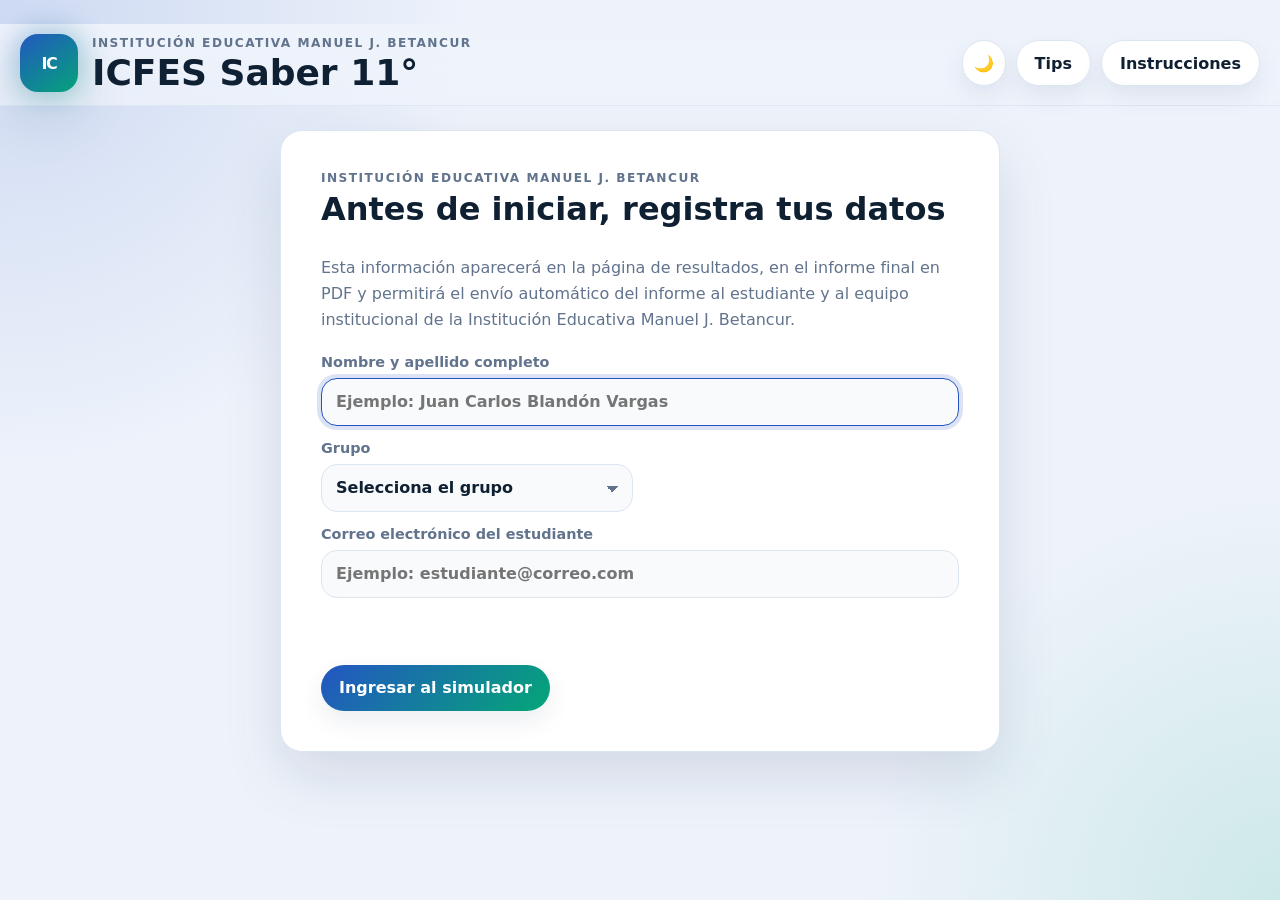
==== commit 677a3c15: "Add files via upload" ====
--- a/index.html
+++ b/index.html
@@ -3,8 +3,8 @@
 <head>
   <meta charset="utf-8" />
   <meta name="viewport" content="width=device-width, initial-scale=1" />
-  <title>Simulador ICFES Saber 11°</title>
-  <meta name="description" content="Simulador ICFES Saber 11° en HTML, CSS y JavaScript puro, estructurado por sesiones, bloques y áreas." />
+  <title>Simulador ICFES Saber 11° - I.E. Manuel J. Betancur</title>
+  <meta name="description" content="Simulador ICFES Saber 11° de la Institución Educativa Manuel J. Betancur, con informes individuales y análisis institucional en Google Sheets." />
   <link rel="stylesheet" href="styles.css" />
 </head>
 <body>
@@ -13,7 +13,7 @@
       <div class="brand">
         <div class="brand-mark" aria-hidden="true">IC</div>
         <div>
-          <p class="eyebrow">Simulador académico</p>
+          <p class="eyebrow">Institución Educativa Manuel J. Betancur</p>
           <h1>ICFES Saber 11°</h1>
         </div>
       </div>
--- a/styles.css
+++ b/styles.css
@@ -688,7 +688,7 @@
 
 .result-grid {
   display: grid;
-  grid-template-columns: repeat(4, minmax(0, 1fr));
+  grid-template-columns: repeat(auto-fit, minmax(160px, 1fr));
   gap: 12px;
   margin: 18px 0;
 }
@@ -707,6 +707,8 @@
 }
 
 .result-card span { color: var(--muted); font-size: 0.9rem; }
+
+.level-card strong { font-size: 1rem; line-height: 1.25; }
 
 .review-list {
   display: grid;
@@ -2730,3 +2732,52 @@
 .instructions-list strong {
   color: var(--primary);
 }
+
+/* Envío automático de informes por correo */
+.field-wide {
+  grid-column: span 2;
+}
+
+.email-report-status {
+  margin-top: -6px;
+  padding: 12px 14px;
+  border-radius: 14px;
+  border: 1px solid var(--line);
+  background: var(--panel-2);
+  color: var(--muted);
+  font-weight: 750;
+  line-height: 1.45;
+}
+
+.email-report-status:empty {
+  display: none;
+}
+
+.email-report-status[data-kind="success"] {
+  color: var(--accent);
+  border-color: color-mix(in srgb, var(--accent), transparent 72%);
+  background: color-mix(in srgb, var(--accent), transparent 92%);
+}
+
+.email-report-status[data-kind="warning"] {
+  color: #9a5b00;
+  border-color: color-mix(in srgb, var(--warning), transparent 68%);
+  background: color-mix(in srgb, var(--warning), transparent 90%);
+}
+
+.email-report-status[data-kind="error"] {
+  color: var(--danger);
+  border-color: color-mix(in srgb, var(--danger), transparent 68%);
+  background: color-mix(in srgb, var(--danger), transparent 92%);
+}
+
+.send-report-btn:disabled {
+  opacity: 0.7;
+  cursor: wait;
+}
+
+@media (max-width: 680px) {
+  .field-wide {
+    grid-column: span 1;
+  }
+}
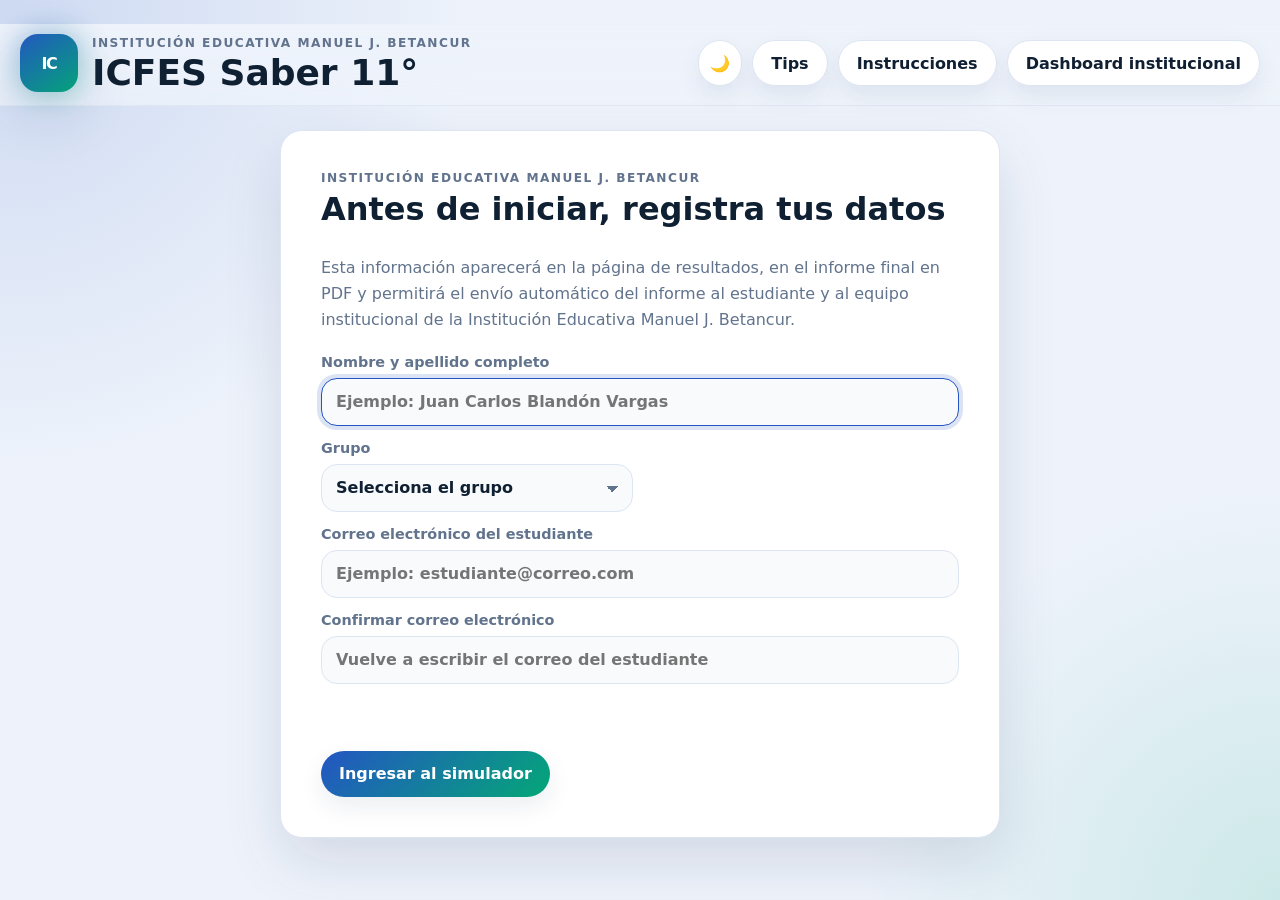
==== commit 41e5245e: "Add files via upload" ====
--- a/index.html
+++ b/index.html
@@ -21,6 +21,7 @@
         <button id="themeBtn" class="icon-btn" type="button" aria-label="Cambiar tema">🌙</button>
         <button id="tipsBtn" class="ghost-btn" type="button">Tips</button>
         <button id="instructionsBtn" class="ghost-btn" type="button">Instrucciones</button>
+        <a id="dashboardBtn" class="ghost-btn header-link" href="dashboard.html">Dashboard institucional</a>
         <button id="homeBtn" class="ghost-btn hidden" type="button">Inicio</button>
       </div>
     </header>
--- a/styles.css
+++ b/styles.css
@@ -2781,3 +2781,298 @@
     grid-column: span 1;
   }
 }
+
+/* ==============================
+   Dashboard institucional MJB
+   ============================== */
+.header-link {
+  display: inline-flex;
+  align-items: center;
+  justify-content: center;
+  text-decoration: none;
+  color: inherit;
+}
+
+.dashboard-shell {
+  width: min(1380px, calc(100% - 32px));
+}
+
+.dashboard-main {
+  display: grid;
+  gap: 18px;
+}
+
+.dashboard-hero {
+  display: grid;
+  grid-template-columns: minmax(0, 1fr) auto;
+  gap: 18px;
+  align-items: center;
+  background: linear-gradient(135deg, rgba(36, 85, 195, 0.96), rgba(4, 167, 119, 0.9));
+  color: #fff;
+  border-radius: var(--radius);
+  padding: clamp(22px, 4vw, 38px);
+  box-shadow: var(--shadow);
+}
+
+.dashboard-hero p:not(.eyebrow) {
+  max-width: 960px;
+  color: rgba(255, 255, 255, 0.9);
+  line-height: 1.7;
+}
+
+.dashboard-status {
+  min-width: 270px;
+  max-width: 380px;
+  padding: 14px 16px;
+  border-radius: 18px;
+  background: rgba(255, 255, 255, 0.16);
+  border: 1px solid rgba(255, 255, 255, 0.32);
+  font-weight: 800;
+  line-height: 1.45;
+}
+
+.dashboard-status[data-kind="success"] { background: rgba(4, 167, 119, 0.2); }
+.dashboard-status[data-kind="error"] { background: rgba(217, 79, 79, 0.22); }
+.dashboard-status[data-kind="warning"] { background: rgba(245, 158, 11, 0.22); }
+
+.dashboard-filters,
+.dashboard-card,
+.dashboard-kpi {
+  background: var(--panel);
+  border: 1px solid var(--line);
+  border-radius: var(--radius);
+  box-shadow: 0 16px 36px rgba(17, 36, 75, 0.08);
+}
+
+.dashboard-filters {
+  display: grid;
+  grid-template-columns: 1.1fr 1.5fr 0.8fr 0.8fr auto;
+  gap: 12px;
+  align-items: end;
+  padding: 16px;
+}
+
+.dashboard-filter-actions {
+  display: flex;
+  gap: 10px;
+  flex-wrap: wrap;
+  align-items: center;
+}
+
+.dashboard-kpi-grid {
+  display: grid;
+  grid-template-columns: repeat(6, minmax(0, 1fr));
+  gap: 12px;
+}
+
+.dashboard-kpi {
+  padding: 16px;
+  min-height: 132px;
+}
+
+.dashboard-kpi span {
+  display: block;
+  color: var(--muted);
+  font-weight: 800;
+  font-size: 0.78rem;
+  text-transform: uppercase;
+  letter-spacing: 0.07em;
+}
+
+.dashboard-kpi strong {
+  display: block;
+  margin: 10px 0 8px;
+  font-size: clamp(1.25rem, 2.8vw, 2rem);
+  line-height: 1.05;
+}
+
+.dashboard-kpi p {
+  margin: 0;
+  color: var(--muted);
+  font-size: 0.9rem;
+  line-height: 1.35;
+}
+
+.dashboard-grid-two {
+  display: grid;
+  grid-template-columns: repeat(2, minmax(0, 1fr));
+  gap: 18px;
+}
+
+.dashboard-card {
+  padding: 18px;
+  overflow: hidden;
+}
+
+.dashboard-card-head {
+  display: flex;
+  align-items: flex-start;
+  justify-content: space-between;
+  gap: 14px;
+  margin-bottom: 12px;
+}
+
+.dashboard-card h3 {
+  margin-bottom: 0;
+}
+
+.dashboard-chart {
+  display: grid;
+  gap: 10px;
+}
+
+.dashboard-bar-row {
+  display: grid;
+  grid-template-columns: minmax(180px, 0.88fr) minmax(160px, 1.12fr);
+  gap: 12px;
+  align-items: center;
+  padding: 10px 0;
+  border-bottom: 1px solid var(--line);
+}
+
+.dashboard-bar-row:last-child {
+  border-bottom: 0;
+}
+
+.dashboard-bar-label strong,
+.dashboard-bar-label span {
+  display: block;
+}
+
+.dashboard-bar-label strong {
+  font-size: 0.95rem;
+}
+
+.dashboard-bar-label span {
+  color: var(--muted);
+  font-size: 0.86rem;
+  margin-top: 2px;
+}
+
+.dashboard-bar-track {
+  height: 15px;
+  background: var(--panel-2);
+  border: 1px solid var(--line);
+  border-radius: 999px;
+  overflow: hidden;
+}
+
+.dashboard-bar-track span {
+  display: block;
+  height: 100%;
+  border-radius: inherit;
+  background: linear-gradient(90deg, var(--primary), var(--accent));
+}
+
+.dashboard-bar-row.risk .dashboard-bar-track span,
+.dashboard-bar-row.low .dashboard-bar-track span {
+  background: linear-gradient(90deg, var(--danger), var(--warning));
+}
+
+.dashboard-bar-row.basic .dashboard-bar-track span {
+  background: linear-gradient(90deg, var(--warning), #fde68a);
+}
+
+.dashboard-bar-row.satisfactory .dashboard-bar-track span {
+  background: linear-gradient(90deg, var(--primary), #93c5fd);
+}
+
+.dashboard-bar-row.advanced .dashboard-bar-track span {
+  background: linear-gradient(90deg, var(--accent), #86efac);
+}
+
+.dashboard-empty {
+  padding: 18px;
+  border-radius: 18px;
+  background: var(--panel-2);
+  border: 1px dashed var(--line);
+  color: var(--muted);
+  font-weight: 700;
+  text-align: center;
+}
+
+.recommendations-list {
+  display: grid;
+  gap: 10px;
+}
+
+.recommendation-item {
+  padding: 12px 14px;
+  border-radius: 16px;
+  background: var(--panel-2);
+  border: 1px solid var(--line);
+  line-height: 1.45;
+}
+
+.dashboard-table-wrap {
+  margin-top: 4px;
+}
+
+.dashboard-table small {
+  color: var(--muted);
+  font-weight: 600;
+}
+
+.individual-summary-grid {
+  display: grid;
+  grid-template-columns: repeat(4, minmax(0, 1fr));
+  gap: 12px;
+  margin-bottom: 14px;
+}
+
+.individual-panel a,
+.dashboard-table a,
+.recommendation-item a {
+  color: var(--primary);
+  font-weight: 800;
+}
+
+@media (max-width: 1180px) {
+  .dashboard-kpi-grid { grid-template-columns: repeat(3, minmax(0, 1fr)); }
+  .dashboard-filters { grid-template-columns: repeat(2, minmax(0, 1fr)); }
+  .dashboard-filter-actions { grid-column: 1 / -1; }
+}
+
+@media (max-width: 860px) {
+  .dashboard-hero { grid-template-columns: 1fr; }
+  .dashboard-status { min-width: 0; max-width: none; }
+  .dashboard-grid-two { grid-template-columns: 1fr; }
+  .dashboard-kpi-grid { grid-template-columns: repeat(2, minmax(0, 1fr)); }
+  .individual-summary-grid { grid-template-columns: repeat(2, minmax(0, 1fr)); }
+  .dashboard-bar-row { grid-template-columns: 1fr; gap: 8px; }
+}
+
+@media (max-width: 620px) {
+  .dashboard-filters { grid-template-columns: 1fr; }
+  .dashboard-kpi-grid { grid-template-columns: 1fr; }
+  .individual-summary-grid { grid-template-columns: 1fr; }
+  .dashboard-header-actions { width: 100%; }
+  .dashboard-header-actions .ghost-btn,
+  .dashboard-header-actions .header-link { flex: 1 1 100%; }
+}
+
+@media print {
+  body {
+    background: #fff !important;
+  }
+  .dashboard-header-actions,
+  .dashboard-filters,
+  .app-header .icon-btn {
+    display: none !important;
+  }
+  .app-shell,
+  .dashboard-shell {
+    width: 100% !important;
+    padding: 0 !important;
+  }
+  .dashboard-card,
+  .dashboard-kpi,
+  .dashboard-hero {
+    box-shadow: none !important;
+    break-inside: avoid;
+  }
+  .dashboard-grid-two,
+  .dashboard-kpi-grid {
+    grid-template-columns: 1fr 1fr !important;
+  }
+}
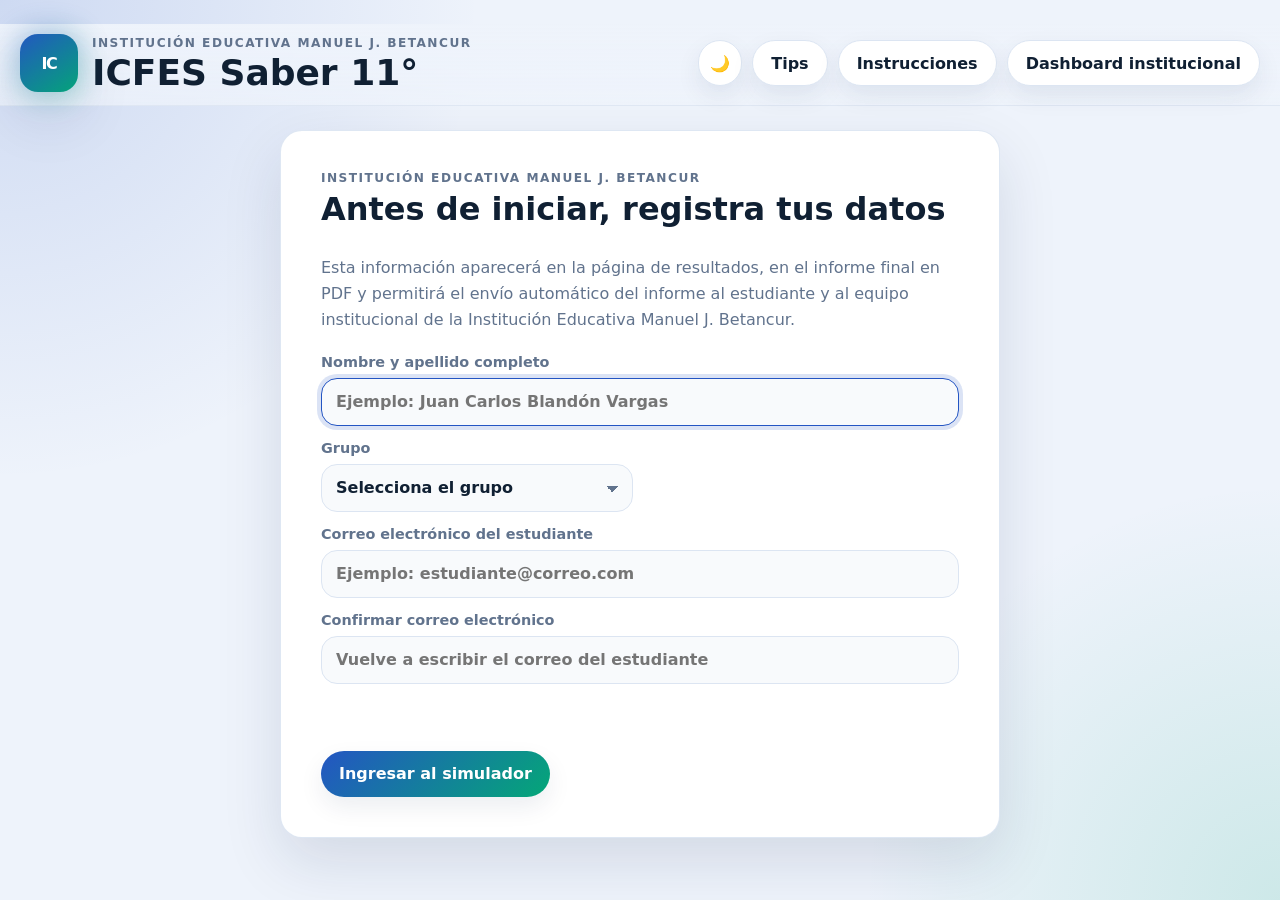
==== commit 47133957: "Add files via upload" ====
--- a/index.html
+++ b/index.html
@@ -2,9 +2,14 @@
 <html lang="es">
 <head>
   <meta charset="utf-8" />
-  <meta name="viewport" content="width=device-width, initial-scale=1" />
+  <meta name="viewport" content="width=device-width, initial-scale=1, viewport-fit=cover" />
+  <meta name="theme-color" content="#0c1424" />
+  <meta name="mobile-web-app-capable" content="yes" />
+  <meta name="apple-mobile-web-app-capable" content="yes" />
+  <meta name="apple-mobile-web-app-status-bar-style" content="black-translucent" />
   <title>Simulador ICFES Saber 11° - I.E. Manuel J. Betancur</title>
   <meta name="description" content="Simulador ICFES Saber 11° de la Institución Educativa Manuel J. Betancur, con informes individuales y análisis institucional en Google Sheets." />
+  <link rel="manifest" href="manifest.webmanifest" />
   <link rel="stylesheet" href="styles.css" />
 </head>
 <body>
@@ -22,6 +27,7 @@
         <button id="tipsBtn" class="ghost-btn" type="button">Tips</button>
         <button id="instructionsBtn" class="ghost-btn" type="button">Instrucciones</button>
         <a id="dashboardBtn" class="ghost-btn header-link" href="dashboard.html">Dashboard institucional</a>
+        <button id="logoutBtn" class="ghost-btn danger-ghost-btn hidden" type="button">Cerrar sesión</button>
         <button id="homeBtn" class="ghost-btn hidden" type="button">Inicio</button>
       </div>
     </header>
--- a/styles.css
+++ b/styles.css
@@ -3076,3 +3076,1775 @@
     grid-template-columns: 1fr 1fr !important;
   }
 }
+
+/* Cierre de sesión del estudiante */
+.danger-ghost-btn {
+  color: var(--danger);
+  border-color: rgba(239, 68, 68, 0.35);
+}
+
+.danger-ghost-btn:hover {
+  background: rgba(239, 68, 68, 0.08);
+}
+
+.student-actions {
+  display: flex;
+  flex-wrap: wrap;
+  gap: 10px;
+  justify-content: flex-end;
+}
+
+@media (max-width: 720px) {
+  .student-actions {
+    width: 100%;
+    justify-content: stretch;
+  }
+
+  .student-actions .secondary-btn,
+  .student-actions .danger-btn {
+    flex: 1 1 100%;
+  }
+}
+
+/* Notebook: sección formativa exclusiva de práctica */
+.practice-notebook {
+  margin: 18px 0;
+  padding: 18px;
+  border: 1px solid rgba(45, 212, 191, 0.28);
+  border-radius: 22px;
+  background: linear-gradient(135deg, rgba(45, 212, 191, 0.12), rgba(96, 165, 250, 0.08));
+  box-shadow: 0 18px 45px rgba(15, 23, 42, 0.14);
+}
+
+.practice-notebook__head {
+  display: flex;
+  gap: 16px;
+  align-items: flex-start;
+  justify-content: space-between;
+}
+
+.practice-notebook h4 {
+  margin: 0 0 6px;
+  font-size: 1.12rem;
+  color: var(--text);
+}
+
+.practice-notebook p {
+  margin: 0;
+  color: var(--muted);
+}
+
+.notebook-main-link {
+  flex: 0 0 auto;
+  white-space: nowrap;
+}
+
+.notebook-resource-grid {
+  display: grid;
+  grid-template-columns: repeat(5, minmax(0, 1fr));
+  gap: 10px;
+  margin-top: 16px;
+}
+
+.notebook-mini-card {
+  display: flex;
+  flex-direction: column;
+  gap: 6px;
+  min-height: 128px;
+  padding: 14px;
+  border: 1px solid var(--line);
+  border-radius: 18px;
+  background: rgba(255, 255, 255, 0.05);
+  color: var(--text);
+  text-decoration: none;
+  transition: transform .2s ease, border-color .2s ease, background .2s ease;
+}
+
+.notebook-mini-card:hover {
+  transform: translateY(-2px);
+  border-color: rgba(45, 212, 191, 0.55);
+  background: rgba(45, 212, 191, 0.09);
+}
+
+.notebook-mini-card__icon {
+  width: 38px;
+  height: 38px;
+  display: grid;
+  place-items: center;
+  border-radius: 14px;
+  background: rgba(45, 212, 191, 0.16);
+  font-size: 1.35rem;
+}
+
+.notebook-mini-card small {
+  color: var(--muted);
+  line-height: 1.35;
+}
+
+.notebook-shell {
+  max-width: 1180px;
+}
+
+.notebook-header {
+  margin-bottom: 20px;
+}
+
+.notebook-hero,
+.notebook-question-summary,
+.notebook-card {
+  border: 1px solid var(--line);
+  border-radius: 26px;
+  background: var(--card);
+  box-shadow: var(--shadow);
+}
+
+.notebook-hero {
+  display: grid;
+  grid-template-columns: minmax(0, 1fr) 250px;
+  gap: 20px;
+  padding: 24px;
+  margin-bottom: 16px;
+  background: linear-gradient(135deg, rgba(96, 165, 250, 0.18), rgba(45, 212, 191, 0.12));
+}
+
+.notebook-hero h2,
+.notebook-question-summary h3,
+.notebook-card h3 {
+  margin: 0 0 10px;
+}
+
+.notebook-hero p,
+.notebook-question-summary p,
+.notebook-card p {
+  color: var(--muted);
+}
+
+.notebook-badge {
+  border-radius: 22px;
+  border: 1px solid rgba(45, 212, 191, 0.25);
+  padding: 18px;
+  background: rgba(15, 23, 42, 0.12);
+  display: flex;
+  flex-direction: column;
+  justify-content: center;
+  gap: 8px;
+}
+
+.notebook-badge span {
+  text-transform: uppercase;
+  letter-spacing: .12em;
+  font-size: .72rem;
+  color: var(--muted);
+  font-weight: 800;
+}
+
+.notebook-badge strong {
+  font-size: 1.35rem;
+}
+
+.notebook-question-summary {
+  padding: 22px;
+  margin-bottom: 16px;
+}
+
+.notebook-stem {
+  line-height: 1.7;
+}
+
+.notebook-metadata-grid {
+  display: grid;
+  grid-template-columns: repeat(3, minmax(0, 1fr));
+  gap: 10px;
+  margin-top: 16px;
+}
+
+.notebook-metadata-grid span {
+  border: 1px solid var(--line);
+  border-radius: 16px;
+  padding: 12px;
+  color: var(--muted);
+  background: rgba(255,255,255,.04);
+}
+
+.notebook-metadata-grid strong {
+  display: block;
+  color: var(--text);
+  margin-bottom: 4px;
+}
+
+.notebook-tabs {
+  display: flex;
+  gap: 10px;
+  flex-wrap: wrap;
+  margin-bottom: 16px;
+}
+
+.notebook-tab {
+  border: 1px solid var(--line);
+  border-radius: 999px;
+  background: var(--card);
+  color: var(--text);
+  padding: 10px 14px;
+  font-weight: 800;
+  cursor: pointer;
+}
+
+.notebook-tab span {
+  margin-right: 6px;
+}
+
+.notebook-tab.active {
+  border-color: rgba(45, 212, 191, 0.65);
+  background: linear-gradient(135deg, rgba(45, 212, 191, 0.18), rgba(96, 165, 250, 0.12));
+}
+
+.notebook-resource-panel {
+  margin-bottom: 40px;
+}
+
+.notebook-card.large {
+  padding: 24px;
+}
+
+.mindmap {
+  display: grid;
+  grid-template-columns: repeat(3, minmax(0, 1fr));
+  gap: 14px;
+  align-items: stretch;
+  margin-top: 18px;
+}
+
+.mindmap-center,
+.mindmap-node {
+  min-height: 140px;
+  border-radius: 22px;
+  border: 1px solid var(--line);
+  padding: 16px;
+  display: flex;
+  flex-direction: column;
+  justify-content: center;
+  background: rgba(255, 255, 255, 0.05);
+}
+
+.mindmap-center {
+  grid-row: span 2;
+  background: linear-gradient(135deg, rgba(45, 212, 191, 0.22), rgba(96, 165, 250, 0.16));
+  text-align: center;
+}
+
+.mindmap-center span,
+.mindmap-node small {
+  text-transform: uppercase;
+  letter-spacing: .12em;
+  color: var(--muted);
+  font-weight: 900;
+  font-size: .72rem;
+}
+
+.mindmap-center strong {
+  margin-top: 8px;
+  font-size: 1.18rem;
+}
+
+.mindmap-node strong {
+  margin-top: 8px;
+  line-height: 1.35;
+}
+
+.video-placeholder {
+  display: flex;
+  align-items: center;
+  gap: 18px;
+  min-height: 210px;
+  border-radius: 24px;
+  border: 1px solid rgba(96, 165, 250, 0.3);
+  padding: 22px;
+  margin: 16px 0;
+  background: radial-gradient(circle at top left, rgba(96, 165, 250, 0.26), rgba(15, 23, 42, 0.08));
+}
+
+.play-circle {
+  width: 76px;
+  height: 76px;
+  border-radius: 999px;
+  display: grid;
+  place-items: center;
+  background: rgba(45, 212, 191, 0.22);
+  border: 1px solid rgba(45, 212, 191, 0.36);
+  font-size: 1.8rem;
+}
+
+.video-placeholder span {
+  display: block;
+  margin-top: 6px;
+  color: var(--muted);
+}
+
+.lesson-script,
+.audio-script {
+  border: 1px solid var(--line);
+  border-radius: 18px;
+  padding: 16px;
+  background: rgba(255,255,255,.04);
+}
+
+.lesson-script h4 {
+  margin: 0 0 10px;
+}
+
+.lesson-script ol {
+  margin: 0;
+  padding-left: 22px;
+  color: var(--muted);
+  line-height: 1.7;
+}
+
+.audio-script {
+  margin: 16px 0 0;
+  color: var(--muted);
+  line-height: 1.7;
+}
+
+.slide-grid,
+.infographic-grid {
+  display: grid;
+  grid-template-columns: repeat(4, minmax(0, 1fr));
+  gap: 14px;
+  margin-top: 18px;
+}
+
+.mini-slide,
+.infographic-grid div {
+  border: 1px solid var(--line);
+  border-radius: 20px;
+  padding: 16px;
+  background: rgba(255,255,255,.05);
+}
+
+.mini-slide h4 {
+  margin: 0 0 8px;
+}
+
+.mini-slide p {
+  margin: 0;
+  line-height: 1.55;
+}
+
+.infographic-grid div strong {
+  width: 46px;
+  height: 46px;
+  border-radius: 16px;
+  display: grid;
+  place-items: center;
+  background: rgba(45, 212, 191, 0.18);
+  margin-bottom: 12px;
+  font-size: 1.25rem;
+}
+
+.infographic-grid div span {
+  display: block;
+  color: var(--text);
+  font-weight: 900;
+  font-size: 1.05rem;
+  margin-bottom: 6px;
+}
+
+.infographic-grid div small {
+  color: var(--muted);
+  line-height: 1.45;
+}
+
+@media (max-width: 980px) {
+  .notebook-resource-grid,
+  .slide-grid,
+  .infographic-grid {
+    grid-template-columns: repeat(2, minmax(0, 1fr));
+  }
+  .notebook-hero {
+    grid-template-columns: 1fr;
+  }
+  .mindmap {
+    grid-template-columns: repeat(2, minmax(0, 1fr));
+  }
+}
+
+@media (max-width: 680px) {
+  .practice-notebook__head {
+    flex-direction: column;
+  }
+  .notebook-main-link {
+    width: 100%;
+    text-align: center;
+  }
+  .notebook-resource-grid,
+  .notebook-metadata-grid,
+  .slide-grid,
+  .infographic-grid,
+  .mindmap {
+    grid-template-columns: 1fr;
+  }
+  .mindmap-center {
+    grid-row: auto;
+  }
+}
+
+.notebook-empty-actions {
+  display: flex;
+  justify-content: center;
+  align-items: center;
+  gap: 14px;
+  flex-wrap: wrap;
+  margin-top: 22px;
+}
+
+.notebook-empty-actions .primary-btn,
+.notebook-empty-actions .ghost-btn {
+  min-width: 190px;
+  justify-content: center;
+  text-align: center;
+}
+
+.notebook-empty-state .ghost-btn {
+  border-color: var(--line);
+}
+
+/* Recurso multimedia individual de Notebook */
+.notebook-embed-wrap {
+  position: relative;
+  width: 100%;
+  max-width: 920px;
+  margin: 20px auto 12px;
+  aspect-ratio: 4 / 3;
+  overflow: hidden;
+  border-radius: 22px;
+  border: 1px solid var(--line);
+  background: rgba(15, 23, 42, 0.45);
+  box-shadow: var(--shadow-soft);
+}
+
+.notebook-embed-wrap iframe {
+  position: absolute;
+  inset: 0;
+  width: 100%;
+  height: 100%;
+  border: 0;
+}
+
+.notebook-custom-resource .secondary-btn {
+  margin-top: 12px;
+}
+
+/* Simulador interactivo dentro del Notebook */
+.notebook-simulator-card {
+  overflow: hidden;
+}
+
+.sim-intro-grid {
+  display: grid;
+  grid-template-columns: minmax(0, 1fr) minmax(0, 1fr);
+  gap: 16px;
+  margin: 20px 0;
+}
+
+.sim-mini-board,
+.sim-step,
+.sim-teacher-note,
+.generic-simulator-grid div {
+  border: 1px solid var(--line);
+  border-radius: 22px;
+  background: rgba(255, 255, 255, 0.045);
+  padding: 18px;
+}
+
+.sim-mini-board h4,
+.sim-step h4 {
+  margin: 0 0 8px;
+}
+
+.sim-data-table {
+  display: grid;
+  gap: 0;
+  margin-top: 14px;
+  border: 1px solid var(--line);
+  border-radius: 18px;
+  overflow: hidden;
+}
+
+.sim-data-table div {
+  display: grid;
+  grid-template-columns: 1fr 1fr;
+}
+
+.sim-data-table div:first-child {
+  background: rgba(96, 165, 250, 0.14);
+  text-transform: uppercase;
+  letter-spacing: .12em;
+  font-size: .78rem;
+  color: var(--muted);
+}
+
+.sim-data-table span,
+.sim-data-table strong {
+  padding: 10px 12px;
+  border-bottom: 1px solid var(--line);
+  text-align: center;
+}
+
+.sim-data-table div:last-child span {
+  border-bottom: 0;
+}
+
+.sim-concept {
+  display: flex;
+  flex-direction: column;
+  justify-content: center;
+}
+
+.average-formula {
+  display: flex;
+  flex-wrap: wrap;
+  gap: 10px;
+  align-items: center;
+  justify-content: center;
+  margin: 16px 0;
+  padding: 16px;
+  border-radius: 18px;
+  background: linear-gradient(135deg, rgba(45, 212, 191, 0.18), rgba(96, 165, 250, 0.12));
+  border: 1px solid rgba(45, 212, 191, 0.24);
+  font-weight: 900;
+}
+
+.sim-steps {
+  display: grid;
+  gap: 16px;
+  margin-top: 18px;
+}
+
+.sim-step {
+  opacity: .62;
+  transition: opacity .2s ease, border-color .2s ease, transform .2s ease;
+}
+
+.sim-step.active {
+  opacity: 1;
+  border-color: rgba(45, 212, 191, 0.38);
+  box-shadow: 0 12px 28px rgba(15, 23, 42, .18);
+}
+
+.sim-step-head span {
+  display: inline-flex;
+  width: fit-content;
+  padding: 5px 10px;
+  border-radius: 999px;
+  background: rgba(45, 212, 191, 0.14);
+  color: var(--accent);
+  font-size: .78rem;
+  font-weight: 900;
+  letter-spacing: .08em;
+  text-transform: uppercase;
+  margin-bottom: 8px;
+}
+
+.age-chip-grid {
+  display: flex;
+  flex-wrap: wrap;
+  gap: 10px;
+  margin: 14px 0;
+}
+
+.age-chip {
+  border: 1px solid var(--line);
+  background: var(--card);
+  color: var(--text);
+  border-radius: 16px;
+  padding: 12px 16px;
+  min-width: 64px;
+  font-weight: 900;
+  cursor: pointer;
+  transition: transform .16s ease, border-color .16s ease, background .16s ease;
+}
+
+.age-chip:hover,
+.age-chip.selected {
+  transform: translateY(-1px);
+  border-color: rgba(45, 212, 191, 0.65);
+  background: linear-gradient(135deg, rgba(45, 212, 191, .24), rgba(96, 165, 250, .12));
+}
+
+.sim-equation {
+  margin: 12px 0;
+  padding: 14px;
+  border-radius: 16px;
+  background: rgba(255,255,255,.05);
+  border: 1px dashed rgba(148, 163, 184, .3);
+  line-height: 1.5;
+}
+
+.sim-progress-wrap {
+  display: grid;
+  gap: 8px;
+  color: var(--muted);
+  font-weight: 800;
+}
+
+.sim-progress-wrap div {
+  height: 10px;
+  border-radius: 999px;
+  overflow: hidden;
+  background: rgba(148, 163, 184, .12);
+}
+
+.sim-progress-wrap span#sumProgressBar {
+  display: block;
+  height: 100%;
+  width: 0;
+  border-radius: 999px;
+  background: linear-gradient(90deg, #60a5fa, #2dd4bf);
+  transition: width .2s ease;
+}
+
+.sim-input-label {
+  display: block;
+  margin: 14px 0 6px;
+  color: var(--muted);
+  font-weight: 900;
+}
+
+.sim-inline-action {
+  display: flex;
+  gap: 10px;
+  flex-wrap: wrap;
+  align-items: center;
+}
+
+.sim-inline-action input {
+  border: 1px solid var(--line);
+  border-radius: 14px;
+  padding: 12px 14px;
+  background: var(--card);
+  color: var(--text);
+  font-weight: 900;
+  min-width: 190px;
+}
+
+.sim-feedback,
+.sim-final-feedback {
+  margin: 12px 0 0;
+  padding: 12px 14px;
+  border-radius: 16px;
+  color: var(--muted);
+  background: rgba(255,255,255,.04);
+  border: 1px solid var(--line);
+}
+
+.sim-feedback.ok,
+.sim-final-feedback.ok {
+  color: #d1fae5;
+  background: rgba(16, 185, 129, .14);
+  border-color: rgba(16, 185, 129, .32);
+}
+
+.sim-feedback.warn,
+.sim-final-feedback.warn {
+  color: #fef3c7;
+  background: rgba(245, 158, 11, .14);
+  border-color: rgba(245, 158, 11, .32);
+}
+
+.sim-feedback.error,
+.sim-final-feedback.error {
+  color: #fee2e2;
+  background: rgba(248, 113, 113, .14);
+  border-color: rgba(248, 113, 113, .32);
+}
+
+.average-machine {
+  display: grid;
+  grid-template-columns: repeat(3, minmax(0, 1fr));
+  gap: 12px;
+  margin: 16px 0;
+}
+
+.average-machine div {
+  padding: 18px;
+  border-radius: 20px;
+  border: 1px solid var(--line);
+  text-align: center;
+  background: rgba(255,255,255,.05);
+}
+
+.average-machine span {
+  display: block;
+  color: var(--muted);
+  text-transform: uppercase;
+  letter-spacing: .08em;
+  font-size: .74rem;
+  font-weight: 900;
+}
+
+.average-machine strong {
+  display: block;
+  margin-top: 8px;
+  font-size: 1.8rem;
+}
+
+.sim-answer-grid {
+  display: grid;
+  grid-template-columns: repeat(4, minmax(0, 1fr));
+  gap: 12px;
+  margin-top: 14px;
+}
+
+.sim-answer {
+  min-height: 90px;
+  border: 1px solid var(--line);
+  border-radius: 18px;
+  padding: 14px;
+  background: var(--card);
+  color: var(--text);
+  cursor: pointer;
+  text-align: left;
+}
+
+.sim-answer strong {
+  display: grid;
+  width: 34px;
+  height: 34px;
+  place-items: center;
+  border-radius: 12px;
+  background: rgba(96, 165, 250, .14);
+  margin-bottom: 8px;
+}
+
+.sim-answer span {
+  display: block;
+  font-weight: 900;
+}
+
+.sim-answer.correct {
+  border-color: rgba(16, 185, 129, .58);
+  background: rgba(16, 185, 129, .14);
+}
+
+.sim-answer.wrong {
+  border-color: rgba(248, 113, 113, .58);
+  background: rgba(248, 113, 113, .12);
+}
+
+.sim-teacher-note {
+  margin-top: 18px;
+  color: var(--muted);
+  line-height: 1.6;
+}
+
+.generic-simulator-grid {
+  display: grid;
+  grid-template-columns: repeat(4, minmax(0, 1fr));
+  gap: 12px;
+  margin-top: 18px;
+}
+
+.generic-simulator-grid strong,
+.generic-simulator-grid span {
+  display: block;
+}
+
+.generic-simulator-grid span {
+  color: var(--muted);
+  margin-top: 8px;
+  line-height: 1.45;
+}
+
+@media (max-width: 980px) {
+  .sim-intro-grid,
+  .average-machine,
+  .sim-answer-grid,
+  .generic-simulator-grid {
+    grid-template-columns: repeat(2, minmax(0, 1fr));
+  }
+}
+
+@media (max-width: 680px) {
+  .sim-intro-grid,
+  .average-machine,
+  .sim-answer-grid,
+  .generic-simulator-grid {
+    grid-template-columns: 1fr;
+  }
+  .sim-inline-action input,
+  .sim-inline-action button {
+    width: 100%;
+  }
+}
+
+/* Simuladores guiados por pregunta · Matemáticas sección 1 */
+.guided-s1-math-sim .guided-data-table div {
+  grid-template-columns: repeat(2, minmax(0, 1fr));
+}
+
+.guided-concept-box {
+  display: block;
+  text-align: left;
+  line-height: 1.55;
+  font-size: .98rem;
+}
+
+.guided-chip-grid,
+.guided-choice-grid {
+  display: grid;
+  grid-template-columns: repeat(2, minmax(0, 1fr));
+  gap: 12px;
+  margin: 14px 0;
+}
+
+.guided-chip,
+.guided-choice {
+  border: 1px solid var(--line);
+  background: var(--card);
+  color: var(--text);
+  border-radius: 16px;
+  padding: 13px 14px;
+  cursor: pointer;
+  text-align: left;
+  font-weight: 850;
+  line-height: 1.35;
+  transition: transform .16s ease, border-color .16s ease, background .16s ease;
+}
+
+.guided-chip:hover,
+.guided-choice:hover,
+.guided-chip.selected,
+.guided-choice.selected {
+  transform: translateY(-1px);
+  border-color: rgba(96, 165, 250, .55);
+  background: rgba(96, 165, 250, .12);
+}
+
+.guided-chip.correct,
+.guided-choice.correct {
+  border-color: rgba(16, 185, 129, .6);
+  background: rgba(16, 185, 129, .14);
+}
+
+.guided-chip.wrong,
+.guided-choice.wrong {
+  border-color: rgba(248, 113, 113, .62);
+  background: rgba(248, 113, 113, .13);
+}
+
+.guided-answer-grid .sim-answer {
+  min-height: 116px;
+}
+
+@media (max-width: 780px) {
+  .guided-chip-grid,
+  .guided-choice-grid,
+  .guided-answer-grid {
+    grid-template-columns: 1fr;
+  }
+}
+
+/* Simuladores guiados por pregunta · Lectura Crítica sección 1 */
+.reading-simulator-card .reading-route-box {
+  margin-top: 14px;
+  padding: 14px 16px;
+  border: 1px dashed rgba(96, 165, 250, .32);
+  border-radius: 18px;
+  background: rgba(96, 165, 250, .08);
+}
+
+.reading-simulator-card .reading-route-box strong {
+  display: block;
+  margin-bottom: 8px;
+}
+
+.reading-simulator-card .reading-route-box ol {
+  margin: 0;
+  padding-left: 22px;
+  color: var(--muted);
+  line-height: 1.55;
+}
+
+.reading-concept-box {
+  border-color: rgba(168, 85, 247, .24);
+  background: linear-gradient(135deg, rgba(168, 85, 247, .18), rgba(45, 212, 191, .10));
+}
+
+.reading-answer-grid .sim-answer {
+  min-height: 132px;
+}
+
+.reading-answer-grid .sim-answer span {
+  font-size: .92rem;
+  line-height: 1.35;
+}
+
+/* Simuladores Notebook · Sociales y Ciudadanas */
+.social-simulator-card .social-route-box,
+.social-simulator-card .social-concept-box {
+  border-left: 4px solid rgba(52, 211, 153, 0.8);
+}
+.social-simulator-card .social-chip.selected,
+.social-simulator-card .social-choice.selected,
+.social-simulator-card .social-final-answer.selected {
+  transform: translateY(-1px);
+}
+.social-simulator-card .sim-context-snippet {
+  line-height: 1.55;
+}
+.social-answer-grid .sim-answer span {
+  text-align: left;
+}
+
+/* Simuladores Notebook · Ciencias Naturales */
+.science-simulator-card .science-route-box,
+.science-simulator-card .science-concept-box {
+  border-left: 4px solid rgba(34, 211, 238, 0.85);
+}
+.science-simulator-card .science-chip.selected,
+.science-simulator-card .science-choice.selected,
+.science-simulator-card .science-final-answer.selected {
+  transform: translateY(-1px);
+}
+.science-simulator-card .sim-context-snippet {
+  line-height: 1.55;
+}
+.science-answer-grid .sim-answer span {
+  text-align: left;
+}
+
+/* Dashboard: descarga local de PDF individual cuando aún no existe enlace de Drive */
+.dashboard-pdf-actions {
+  display: flex;
+  flex-wrap: wrap;
+  gap: 8px;
+  align-items: center;
+}
+
+.dashboard-inline-btn {
+  border: 1px solid var(--line);
+  background: linear-gradient(135deg, var(--primary), var(--accent));
+  color: #fff;
+  border-radius: 999px;
+  padding: 7px 11px;
+  font-weight: 900;
+  cursor: pointer;
+  font-size: 0.78rem;
+  box-shadow: var(--shadow-soft);
+}
+
+.dashboard-inline-btn:disabled {
+  opacity: 0.65;
+  cursor: wait;
+}
+
+.dashboard-pdf-link {
+  white-space: nowrap;
+}
+
+.muted-inline {
+  color: var(--muted);
+  font-weight: 800;
+  font-size: 0.82rem;
+}
+
+/* ==========================================================
+   Rediseño responsive tipo app móvil · MJB ICFES v13
+   Optimizado para celular, tablet y escritorio sin afectar
+   la lógica de simulador, dashboard, Notebook ni Apps Script.
+   ========================================================== */
+:root {
+  --mobile-shell: 460px;
+  --touch: 48px;
+  --app-bottom-gap: calc(88px + env(safe-area-inset-bottom));
+}
+
+html,
+body {
+  max-width: 100%;
+  overflow-x: hidden;
+}
+
+body {
+  -webkit-text-size-adjust: 100%;
+  text-rendering: optimizeLegibility;
+}
+
+img,
+svg,
+iframe,
+video,
+canvas {
+  max-width: 100%;
+}
+
+iframe {
+  border-radius: 20px;
+  background: var(--panel-2);
+}
+
+button,
+a,
+input,
+select,
+textarea {
+  -webkit-tap-highlight-color: transparent;
+}
+
+.primary-btn,
+.secondary-btn,
+.ghost-btn,
+.danger-btn,
+.icon-btn,
+.tiny-btn,
+.nav-btn,
+.area-btn,
+.option,
+.q-dot,
+.notebook-mini-card,
+.notebook-tab,
+.sim-answer,
+.guided-chip,
+.guided-choice {
+  touch-action: manipulation;
+}
+
+/* Apariencia general más cercana a una app instalada */
+.app-shell,
+.dashboard-shell,
+.notebook-shell {
+  position: relative;
+}
+
+.app-header {
+  isolation: isolate;
+}
+
+.header-link {
+  white-space: nowrap;
+}
+
+/* Formularios y campos con apariencia táctil */
+.field input,
+.field select,
+.mode-option,
+.option,
+.q-dot,
+.notebook-tab {
+  min-height: var(--touch);
+}
+
+.access-card,
+.session-card,
+.config-bar,
+.exam-main,
+.exam-side,
+.results-panel,
+.dashboard-card,
+.dashboard-filters,
+.notebook-card,
+.notebook-question-summary,
+.notebook-hero,
+.practice-notebook {
+  border-color: color-mix(in srgb, var(--line), transparent 8%);
+}
+
+/* Botoneras fluidas */
+.header-actions,
+.session-actions,
+.report-actions,
+.dashboard-header-actions,
+.dashboard-filter-actions,
+.student-actions,
+.question-actions,
+.bottom-actions {
+  min-width: 0;
+}
+
+/* Tablas: evitan desbordes en tablet y móvil */
+.table-wrap,
+.dashboard-table-wrap,
+.option-rich {
+  -webkit-overflow-scrolling: touch;
+}
+
+.data-table,
+.option-table,
+.structure-table {
+  overflow-wrap: anywhere;
+}
+
+/* Notebook: tarjetas de recursos con estados visuales más claros */
+.practice-notebook {
+  scroll-margin-top: 110px;
+}
+
+.notebook-mini-card {
+  position: relative;
+  overflow: hidden;
+}
+
+.notebook-mini-card::after {
+  content: "Abrir";
+  position: absolute;
+  right: 12px;
+  bottom: 10px;
+  color: var(--accent);
+  font-weight: 950;
+  font-size: .72rem;
+  opacity: .85;
+}
+
+.notebook-resource-grid .notebook-mini-card:nth-child(6)::after {
+  content: "Practicar";
+}
+
+/* Dashboard: gráficas y tablas más legibles */
+.dashboard-chart,
+.dashboard-table-wrap {
+  overflow-x: auto;
+  -webkit-overflow-scrolling: touch;
+}
+
+.dashboard-table {
+  min-width: 980px;
+}
+
+.dashboard-inline-btn,
+.dashboard-pdf-link {
+  display: inline-flex;
+  align-items: center;
+  justify-content: center;
+  min-height: 36px;
+}
+
+/* Tablet */
+@media (max-width: 980px) {
+  .app-shell,
+  .dashboard-shell,
+  .notebook-shell {
+    width: min(100% - 24px, 900px);
+    padding-top: 14px;
+  }
+
+  .app-header {
+    align-items: flex-start;
+  }
+
+  .header-actions {
+    flex-wrap: wrap;
+    justify-content: flex-end;
+  }
+
+  .exam-layout {
+    grid-template-columns: 1fr;
+  }
+
+  .exam-side {
+    position: static;
+  }
+
+  .question-grid {
+    grid-template-columns: repeat(10, minmax(42px, 1fr));
+    max-height: none;
+  }
+
+  .dashboard-table {
+    min-width: 860px;
+  }
+}
+
+/* Celular: experiencia tipo app */
+@media (max-width: 760px) {
+  :root {
+    --radius: 24px;
+    --radius-sm: 18px;
+  }
+
+  body {
+    min-height: 100svh;
+    background:
+      radial-gradient(circle at top left, color-mix(in srgb, var(--primary), transparent 74%), transparent 18rem),
+      radial-gradient(circle at bottom right, color-mix(in srgb, var(--accent), transparent 78%), transparent 18rem),
+      var(--bg);
+  }
+
+  .app-shell,
+  .dashboard-shell,
+  .notebook-shell {
+    width: 100%;
+    max-width: var(--mobile-shell);
+    min-height: 100svh;
+    margin-inline: auto;
+    padding: max(10px, env(safe-area-inset-top)) 10px var(--app-bottom-gap);
+  }
+
+  .app-header {
+    position: sticky;
+    top: 0;
+    z-index: 50;
+    display: grid;
+    grid-template-columns: 1fr;
+    gap: 10px;
+    padding: 10px 8px 12px;
+    margin: -2px -2px 12px;
+    border: 1px solid color-mix(in srgb, var(--line), transparent 12%);
+    border-radius: 0 0 26px 26px;
+    background: color-mix(in srgb, var(--panel), transparent 4%);
+    box-shadow: 0 14px 34px rgba(0,0,0,.14);
+    backdrop-filter: blur(18px);
+    -webkit-backdrop-filter: blur(18px);
+  }
+
+  .brand {
+    width: 100%;
+    min-width: 0;
+  }
+
+  .brand-mark {
+    width: 46px;
+    height: 46px;
+    border-radius: 16px;
+    flex: 0 0 46px;
+    font-size: .9rem;
+  }
+
+  .brand > div:not(.brand-mark) {
+    min-width: 0;
+  }
+
+  .brand h1 {
+    max-width: 100%;
+    overflow: hidden;
+    text-overflow: ellipsis;
+    line-height: 1.08;
+  }
+
+  .eyebrow {
+    line-height: 1.25;
+  }
+
+  .header-actions,
+  .dashboard-header-actions {
+    width: 100%;
+    display: flex;
+    gap: 8px;
+    overflow-x: auto;
+    flex-wrap: nowrap;
+    justify-content: flex-start;
+    padding: 2px 1px 4px;
+    scroll-snap-type: x proximity;
+    -webkit-overflow-scrolling: touch;
+  }
+
+  .header-actions::-webkit-scrollbar,
+  .dashboard-header-actions::-webkit-scrollbar,
+  .notebook-tabs::-webkit-scrollbar {
+    display: none;
+  }
+
+  .header-actions > *,
+  .dashboard-header-actions > * {
+    flex: 0 0 auto;
+    scroll-snap-align: start;
+  }
+
+  .icon-btn {
+    min-width: 44px;
+  }
+
+  .ghost-btn,
+  .secondary-btn,
+  .primary-btn,
+  .danger-btn,
+  .nav-btn,
+  .area-btn {
+    min-height: 46px;
+    padding-inline: 15px;
+  }
+
+  .app-main,
+  .dashboard-main {
+    gap: 14px;
+  }
+
+  .hero,
+  .config-bar,
+  .session-card,
+  .tips-section,
+  .access-card,
+  .student-strip,
+  .exam-main,
+  .exam-side,
+  .results-panel,
+  .dashboard-card,
+  .dashboard-filters,
+  .notebook-card,
+  .notebook-question-summary,
+  .notebook-hero,
+  .practice-notebook,
+  .empty-state {
+    box-shadow: 0 16px 40px rgba(0,0,0,.16);
+  }
+
+  .access-panel {
+    min-height: auto;
+    place-items: stretch;
+  }
+
+  .access-card {
+    width: 100%;
+    padding: 22px 16px;
+  }
+
+  .access-card h2 {
+    font-size: clamp(1.65rem, 9vw, 2.35rem);
+    line-height: 1.05;
+  }
+
+  .access-intro {
+    font-size: .96rem;
+  }
+
+  .form-grid,
+  .student-form {
+    grid-template-columns: 1fr;
+  }
+
+  .field-wide {
+    grid-column: auto;
+  }
+
+  .field input,
+  .field select {
+    min-height: 54px;
+    border-radius: 18px;
+    font-size: 1rem;
+  }
+
+  .student-form .primary-btn,
+  .access-card .primary-btn {
+    width: 100%;
+    min-height: 54px;
+    margin-top: 6px;
+  }
+
+  .config-bar {
+    grid-template-columns: 1fr;
+  }
+
+  .mode-control {
+    display: grid;
+    grid-template-columns: 1fr;
+  }
+
+  .mode-option {
+    border-radius: 18px;
+    min-height: 54px;
+    padding: 12px 14px;
+  }
+
+  .hero h2,
+  .dashboard-hero h2,
+  .notebook-hero h2 {
+    font-size: clamp(1.65rem, 8vw, 2.2rem);
+    line-height: 1.05;
+  }
+
+  .hero-grid,
+  .result-grid,
+  .dashboard-kpi-grid,
+  .individual-summary-grid {
+    grid-template-columns: 1fr 1fr;
+  }
+
+  .session-card__head,
+  .exam-top,
+  .result-top,
+  .question-head,
+  .dashboard-card-head,
+  .practice-notebook__head {
+    display: grid;
+    grid-template-columns: 1fr;
+    gap: 10px;
+  }
+
+  .session-duration,
+  .question-head .pill,
+  .exam-top .pill {
+    justify-self: start;
+  }
+
+  .exam-top {
+    position: relative;
+  }
+
+  .timer-box {
+    width: 100%;
+    text-align: left;
+    border: 1px solid var(--line);
+    border-radius: 18px;
+    padding: 12px 14px;
+    background: color-mix(in srgb, var(--panel), transparent 5%);
+  }
+
+  .timer {
+    font-size: 1.85rem;
+  }
+
+  .progress-text {
+    gap: 8px;
+    flex-wrap: wrap;
+  }
+
+  .question-card {
+    padding: 17px 14px;
+  }
+
+  .question-text {
+    font-size: 1rem;
+    line-height: 1.68;
+  }
+
+  .prompt {
+    font-size: 1.02rem;
+    line-height: 1.55;
+  }
+
+  .options {
+    gap: 12px;
+  }
+
+  .option {
+    min-height: 64px;
+    border-radius: 20px;
+    grid-template-columns: 44px 1fr;
+    padding: 12px;
+    box-shadow: 0 10px 24px rgba(0,0,0,.08);
+  }
+
+  .option-letter {
+    width: 44px;
+    height: 44px;
+    border-radius: 16px;
+  }
+
+  .feedback,
+  .procedure-card,
+  .side-note {
+    border-radius: 20px;
+  }
+
+  .question-actions,
+  .bottom-actions {
+    position: sticky;
+    bottom: max(10px, env(safe-area-inset-bottom));
+    z-index: 40;
+    display: grid;
+    grid-template-columns: 1fr;
+    gap: 9px;
+    padding: 10px;
+    margin-inline: -4px;
+    border: 1px solid color-mix(in srgb, var(--line), transparent 12%);
+    border-radius: 24px;
+    background: color-mix(in srgb, var(--panel), transparent 3%);
+    box-shadow: 0 -12px 34px rgba(0,0,0,.18);
+    backdrop-filter: blur(18px);
+    -webkit-backdrop-filter: blur(18px);
+  }
+
+  .nav-group {
+    display: grid;
+    grid-template-columns: 1fr 1fr;
+    gap: 9px;
+    width: 100%;
+  }
+
+  .question-actions .secondary-btn,
+  .question-actions .nav-btn,
+  .bottom-actions .danger-btn,
+  .bottom-actions .secondary-btn,
+  .bottom-actions .primary-btn {
+    width: 100%;
+  }
+
+  .exam-side {
+    padding: 14px;
+  }
+
+  .legend {
+    grid-template-columns: 1fr 1fr;
+  }
+
+  .question-grid {
+    grid-template-columns: repeat(5, minmax(0, 1fr));
+    gap: 8px;
+  }
+
+  .q-dot {
+    height: 44px;
+    border-radius: 16px;
+  }
+
+  /* Tablas como tarjetas: sesiones y dashboard */
+  .structure-table,
+  .structure-table thead,
+  .structure-table tbody,
+  .structure-table tr,
+  .structure-table th,
+  .structure-table td,
+  .dashboard-table,
+  .dashboard-table thead,
+  .dashboard-table tbody,
+  .dashboard-table tr,
+  .dashboard-table th,
+  .dashboard-table td {
+    display: block;
+    width: 100%;
+    min-width: 0;
+  }
+
+  .structure-table thead,
+  .dashboard-table thead {
+    position: absolute;
+    width: 1px;
+    height: 1px;
+    overflow: hidden;
+    clip: rect(0 0 0 0);
+  }
+
+  .structure-table tbody,
+  .dashboard-table tbody {
+    display: grid;
+    gap: 12px;
+  }
+
+  .structure-table tr,
+  .dashboard-table tr {
+    display: grid;
+    gap: 2px;
+    border: 1px solid var(--line);
+    border-radius: 22px;
+    padding: 12px;
+    background: var(--panel);
+    box-shadow: 0 12px 28px rgba(0,0,0,.12);
+  }
+
+  .structure-table td,
+  .dashboard-table td {
+    border: 0;
+    padding: 8px 4px;
+    display: grid;
+    grid-template-columns: minmax(98px, 34%) 1fr;
+    gap: 10px;
+    align-items: start;
+  }
+
+  .structure-table td::before,
+  .dashboard-table td::before {
+    color: var(--muted);
+    font-size: .7rem;
+    text-transform: uppercase;
+    letter-spacing: .08em;
+    font-weight: 950;
+    line-height: 1.25;
+  }
+
+  .structure-table td:nth-child(1)::before { content: "Bloque"; }
+  .structure-table td:nth-child(2)::before { content: "Preguntas"; }
+  .structure-table td:nth-child(3)::before { content: "Área"; }
+  .structure-table td:nth-child(4)::before { content: "Disponibles"; }
+  .structure-table td:nth-child(5)::before { content: "Acción"; }
+
+  .dashboard-table td:nth-child(1)::before { content: "Grupo"; }
+  .dashboard-table td:nth-child(2)::before { content: "Estudiante"; }
+  .dashboard-table td:nth-child(3)::before { content: "Intentos"; }
+  .dashboard-table td:nth-child(4)::before { content: "Último %"; }
+  .dashboard-table td:nth-child(5)::before { content: "Promedio %"; }
+  .dashboard-table td:nth-child(6)::before { content: "Nivel"; }
+  .dashboard-table td:nth-child(7)::before { content: "Áreas por reforzar"; }
+  .dashboard-table td:nth-child(8)::before { content: "PDF"; }
+
+  .dashboard-pdf-actions {
+    justify-content: stretch;
+  }
+
+  .dashboard-pdf-actions .dashboard-inline-btn,
+  .dashboard-pdf-actions .dashboard-pdf-link {
+    flex: 1 1 100%;
+  }
+
+  .dashboard-filters {
+    grid-template-columns: 1fr;
+    padding: 14px;
+  }
+
+  .dashboard-filter-actions {
+    display: grid;
+    grid-template-columns: 1fr;
+    gap: 10px;
+  }
+
+  .dashboard-filter-actions .secondary-btn,
+  .dashboard-filter-actions .header-link {
+    width: 100%;
+  }
+
+  .dashboard-grid-two,
+  .dashboard-hero,
+  .notebook-hero {
+    grid-template-columns: 1fr;
+  }
+
+  .dashboard-status {
+    max-width: none;
+    min-width: 0;
+  }
+
+  .dashboard-card,
+  .dashboard-hero,
+  .notebook-hero,
+  .notebook-question-summary,
+  .notebook-card.large {
+    padding: 18px 14px;
+  }
+
+  .dashboard-bar-row {
+    grid-template-columns: 1fr;
+    gap: 8px;
+  }
+
+  .practice-notebook {
+    padding: 15px 14px;
+  }
+
+  .notebook-main-link {
+    width: 100%;
+  }
+
+  .notebook-resource-grid {
+    grid-template-columns: repeat(2, minmax(0, 1fr));
+    gap: 10px;
+  }
+
+  .notebook-mini-card {
+    min-height: 118px;
+    padding: 12px;
+    border-radius: 20px;
+  }
+
+  .notebook-mini-card small {
+    font-size: .78rem;
+  }
+
+  .notebook-tabs {
+    display: flex;
+    overflow-x: auto;
+    flex-wrap: nowrap;
+    gap: 8px;
+    padding-bottom: 4px;
+    scroll-snap-type: x proximity;
+  }
+
+  .notebook-tab {
+    flex: 0 0 auto;
+    scroll-snap-align: start;
+    min-height: 44px;
+  }
+
+  .notebook-metadata-grid,
+  .slide-grid,
+  .infographic-grid,
+  .mindmap,
+  .sim-intro-grid,
+  .average-machine,
+  .sim-answer-grid,
+  .generic-simulator-grid,
+  .guided-chip-grid,
+  .guided-choice-grid,
+  .guided-answer-grid {
+    grid-template-columns: 1fr;
+  }
+
+  .notebook-embed-wrap {
+    border-radius: 22px;
+  }
+
+  .notebook-embed-wrap iframe {
+    min-height: 320px;
+  }
+
+  .video-placeholder {
+    display: grid;
+    min-height: auto;
+    padding: 18px;
+  }
+
+  .sim-answer {
+    min-height: 84px;
+  }
+
+  .dialog-card,
+  .tips-dialog-card {
+    width: calc(100% - 20px);
+    max-height: 88svh;
+    border-radius: 26px;
+  }
+}
+
+/* Celulares pequeños */
+@media (max-width: 430px) {
+  .app-shell,
+  .dashboard-shell,
+  .notebook-shell {
+    padding-inline: 8px;
+  }
+
+  .brand h1 {
+    font-size: 1.16rem;
+  }
+
+  .brand-mark {
+    width: 42px;
+    height: 42px;
+    flex-basis: 42px;
+  }
+
+  .hero-grid,
+  .result-grid,
+  .dashboard-kpi-grid,
+  .individual-summary-grid,
+  .notebook-resource-grid {
+    grid-template-columns: 1fr;
+  }
+
+  .question-grid {
+    grid-template-columns: repeat(4, minmax(0, 1fr));
+  }
+
+  .nav-group {
+    grid-template-columns: 1fr;
+  }
+
+  .structure-table td,
+  .dashboard-table td {
+    grid-template-columns: 1fr;
+    gap: 4px;
+  }
+
+  .option {
+    grid-template-columns: 40px 1fr;
+  }
+}
+
+/* Pantallas horizontales pequeñas */
+@media (max-height: 520px) and (orientation: landscape) {
+  .app-header {
+    position: static;
+  }
+
+  .question-actions,
+  .bottom-actions {
+    position: static;
+  }
+}
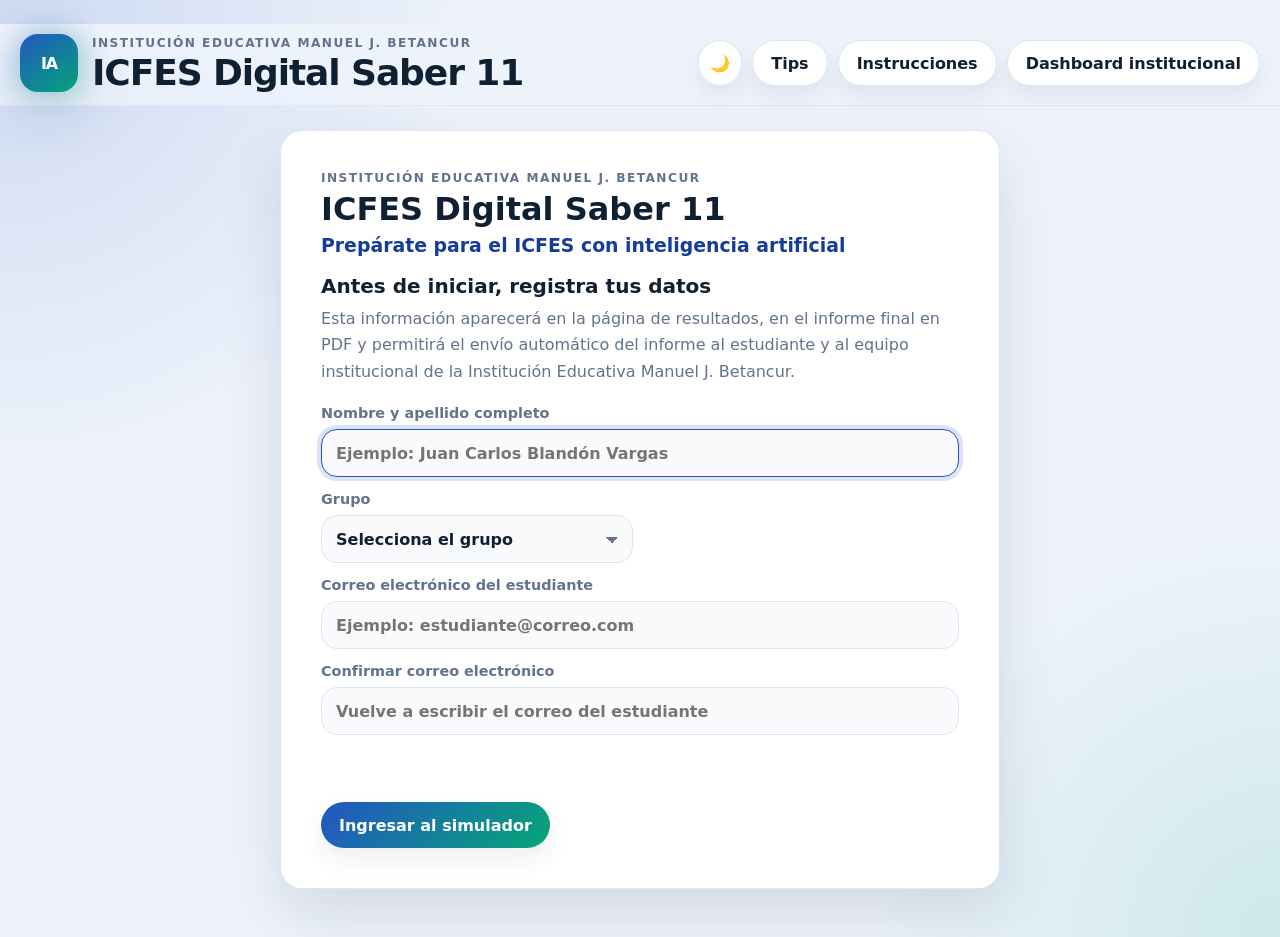
==== commit 0c085069: "Add files via upload" ====
--- a/index.html
+++ b/index.html
@@ -7,8 +7,8 @@
   <meta name="mobile-web-app-capable" content="yes" />
   <meta name="apple-mobile-web-app-capable" content="yes" />
   <meta name="apple-mobile-web-app-status-bar-style" content="black-translucent" />
-  <title>Simulador ICFES Saber 11° - I.E. Manuel J. Betancur</title>
-  <meta name="description" content="Simulador ICFES Saber 11° de la Institución Educativa Manuel J. Betancur, con informes individuales y análisis institucional en Google Sheets." />
+  <title>ICFES Digital Saber 11 · Prepárate con IA</title>
+  <meta name="description" content="ICFES Digital Saber 11: Prepárate para el ICFES con inteligencia artificial, simulacros, entrenamiento con Notebook, AI Studio e informes individuales." />
   <link rel="manifest" href="manifest.webmanifest" />
   <link rel="stylesheet" href="styles.css" />
 </head>
@@ -16,10 +16,10 @@
   <div class="app-shell">
     <header class="app-header">
       <div class="brand">
-        <div class="brand-mark" aria-hidden="true">IC</div>
+        <div class="brand-mark" aria-hidden="true">IA</div>
         <div>
           <p class="eyebrow">Institución Educativa Manuel J. Betancur</p>
-          <h1>ICFES Saber 11°</h1>
+          <h1>ICFES Digital Saber 11</h1>
         </div>
       </div>
       <div class="header-actions">
--- a/styles.css
+++ b/styles.css
@@ -11,6 +11,7 @@
   --warning: #f59e0b;
   --danger: #d94f4f;
   --shadow: 0 24px 60px rgba(17, 36, 75, 0.12);
+  --shadow-soft: 0 16px 42px rgba(17, 36, 75, 0.10);
   --radius: 22px;
   --radius-sm: 14px;
 }
@@ -3519,7 +3520,7 @@
   border-radius: 22px;
   border: 1px solid var(--line);
   background: rgba(15, 23, 42, 0.45);
-  box-shadow: var(--shadow-soft);
+  box-shadow: var(--shadow);
 }
 
 .notebook-embed-wrap iframe {
@@ -4030,7 +4031,7 @@
   font-weight: 900;
   cursor: pointer;
   font-size: 0.78rem;
-  box-shadow: var(--shadow-soft);
+  box-shadow: var(--shadow);
 }
 
 .dashboard-inline-btn:disabled {
@@ -4848,3 +4849,4000 @@
     position: static;
   }
 }
+
+/* =========================================================
+   Práctica con AI Studio · integración estable sin dependencias externas
+   ========================================================= */
+.ai-practice-page {
+  min-height: 100vh;
+  background: radial-gradient(circle at top left, rgba(56, 189, 248, 0.18), transparent 38%),
+              radial-gradient(circle at top right, rgba(139, 92, 246, 0.18), transparent 34%),
+              var(--bg, #0c1424);
+}
+.ai-practice-shell {
+  width: min(1440px, 100%);
+  margin: 0 auto;
+  padding: max(14px, env(safe-area-inset-top)) 14px 28px;
+}
+.ai-practice-topbar {
+  position: sticky;
+  top: 0;
+  z-index: 50;
+  display: grid;
+  grid-template-columns: auto 1fr auto;
+  align-items: center;
+  gap: 12px;
+  padding: 12px;
+  margin-bottom: 16px;
+  border: 1px solid rgba(148, 163, 184, 0.22);
+  border-radius: 22px;
+  background: rgba(15, 23, 42, 0.84);
+  backdrop-filter: blur(16px);
+  box-shadow: 0 20px 50px rgba(2, 6, 23, 0.20);
+}
+.ai-practice-brand {
+  display: flex;
+  align-items: center;
+  justify-content: center;
+  gap: 12px;
+  text-align: center;
+}
+.ai-practice-brand h1 {
+  margin: 0;
+  font-size: clamp(1rem, 2.6vw, 1.55rem);
+  color: #f8fafc;
+}
+.ai-badge {
+  display: grid;
+  place-items: center;
+  width: 44px;
+  height: 44px;
+  border-radius: 16px;
+  color: white;
+  font-weight: 900;
+  background: linear-gradient(135deg, #2563eb, #7c3aed 55%, #06b6d4);
+  box-shadow: 0 16px 30px rgba(59, 130, 246, 0.30);
+}
+.ai-practice-main {
+  display: grid;
+  gap: 16px;
+}
+.ai-hero-panel,
+.ai-progress-card,
+.ai-question-card,
+.ai-panel,
+.loading-card {
+  border: 1px solid rgba(148, 163, 184, 0.22);
+  border-radius: 26px;
+  background: rgba(255, 255, 255, 0.94);
+  color: #0f172a;
+  box-shadow: 0 20px 60px rgba(15, 23, 42, 0.12);
+}
+.ai-hero-panel {
+  display: flex;
+  justify-content: space-between;
+  gap: 18px;
+  align-items: flex-start;
+  padding: 22px;
+}
+.ai-hero-panel h2 {
+  margin: 0 0 8px;
+  font-size: clamp(1.45rem, 4vw, 2.4rem);
+}
+.ai-hero-panel p {
+  margin: 0;
+  max-width: 780px;
+  color: #475569;
+}
+.ai-hero-stats {
+  display: flex;
+  flex-wrap: wrap;
+  gap: 8px;
+  justify-content: flex-end;
+}
+.ai-progress-card {
+  padding: 16px 18px;
+}
+.progress-top {
+  display: flex;
+  justify-content: space-between;
+  gap: 12px;
+  margin-bottom: 10px;
+  color: #334155;
+}
+.progress-bar {
+  height: 14px;
+  overflow: hidden;
+  border-radius: 999px;
+  background: #e2e8f0;
+}
+.progress-bar span {
+  display: block;
+  height: 100%;
+  border-radius: 999px;
+  background: linear-gradient(90deg, #2563eb, #06b6d4);
+}
+.ai-question-nav {
+  display: flex;
+  gap: 8px;
+  overflow-x: auto;
+  padding: 8px 2px 14px;
+  scrollbar-width: thin;
+}
+.ai-nav-dot {
+  flex: 0 0 auto;
+  min-width: 42px;
+  min-height: 42px;
+  border: 1px solid rgba(148, 163, 184, 0.45);
+  border-radius: 14px;
+  background: rgba(255, 255, 255, 0.92);
+  color: #334155;
+  font-weight: 800;
+  cursor: pointer;
+}
+.ai-nav-dot.active {
+  color: white;
+  border-color: transparent;
+  background: linear-gradient(135deg, #2563eb, #7c3aed);
+}
+.ai-nav-dot.answered:not(.active) {
+  color: #065f46;
+  border-color: rgba(16, 185, 129, 0.45);
+  background: #dcfce7;
+}
+.ai-question-layout {
+  display: grid;
+  grid-template-columns: minmax(0, 1fr) minmax(340px, 0.82fr);
+  gap: 16px;
+  align-items: start;
+}
+.ai-question-card,
+.ai-panel {
+  padding: 20px;
+}
+.ai-question-head,
+.ai-panel-head {
+  display: flex;
+  justify-content: space-between;
+  align-items: flex-start;
+  gap: 12px;
+  margin-bottom: 14px;
+}
+.ai-question-head h3,
+.ai-panel-head h3 {
+  margin: 0;
+}
+.question-copy p {
+  line-height: 1.65;
+}
+.question-prompt {
+  padding: 14px;
+  border-radius: 16px;
+  background: #eff6ff;
+  border: 1px solid #bfdbfe;
+}
+.ai-resource-card {
+  margin: 14px 0;
+  padding: 12px;
+  border: 1px solid #e2e8f0;
+  border-radius: 18px;
+  background: #f8fafc;
+  overflow-x: auto;
+}
+.ai-resource-card img {
+  max-width: 100%;
+  border-radius: 14px;
+}
+.ai-options {
+  display: grid;
+  gap: 10px;
+  margin: 16px 0;
+}
+.ai-option {
+  display: grid;
+  grid-template-columns: 42px 1fr;
+  align-items: center;
+  gap: 12px;
+  width: 100%;
+  min-height: 60px;
+  padding: 12px;
+  text-align: left;
+  border: 1px solid #cbd5e1;
+  border-radius: 18px;
+  background: white;
+  color: #0f172a;
+  cursor: pointer;
+}
+.ai-option:hover,
+.ai-option.selected {
+  border-color: #2563eb;
+  background: #eff6ff;
+}
+.ai-option.correct {
+  border-color: #10b981;
+  background: #ecfdf5;
+}
+.ai-option.incorrect {
+  border-color: #ef4444;
+  background: #fef2f2;
+}
+.option-letter {
+  display: grid;
+  place-items: center;
+  width: 38px;
+  height: 38px;
+  border-radius: 14px;
+  font-weight: 900;
+  color: white;
+  background: #2563eb;
+}
+.ai-tools-stack {
+  display: grid;
+  gap: 16px;
+  position: sticky;
+  top: 100px;
+}
+.scanner-grid,
+.stepper-cards,
+.flashcard-grid {
+  display: grid;
+  gap: 12px;
+}
+.scanner-grid article,
+.stepper-card,
+.ai-flashcard,
+.ai-explanation-box {
+  padding: 14px;
+  border: 1px solid #e2e8f0;
+  border-radius: 18px;
+  background: #f8fafc;
+}
+.scanner-grid h4,
+.stepper-card strong,
+.ai-flashcard span {
+  margin: 0 0 7px;
+  color: #0f172a;
+}
+.scanner-grid ol {
+  margin: 0;
+  padding-left: 22px;
+}
+.keyword-list {
+  display: flex;
+  flex-wrap: wrap;
+  gap: 8px;
+}
+.keyword-chip {
+  border: 0;
+  border-radius: 999px;
+  padding: 8px 10px;
+  color: #1e3a8a;
+  background: #dbeafe;
+  font-weight: 700;
+}
+.stepper-card {
+  display: grid;
+  grid-template-columns: 38px 1fr;
+  gap: 4px 12px;
+}
+.stepper-card span {
+  grid-row: span 2;
+  display: grid;
+  place-items: center;
+  width: 34px;
+  height: 34px;
+  border-radius: 12px;
+  color: white;
+  background: #7c3aed;
+  font-weight: 900;
+}
+.stepper-card p {
+  margin: 0;
+  color: #475569;
+}
+.ai-explanation-box {
+  margin-top: 12px;
+  border-color: #bfdbfe;
+  background: #eff6ff;
+}
+.ai-flashcard {
+  min-height: 110px;
+}
+.ai-flashcard span {
+  display: block;
+  color: #64748b;
+  font-size: 0.8rem;
+  text-transform: uppercase;
+  letter-spacing: 0.06em;
+}
+.ai-flashcard strong {
+  display: block;
+  margin-top: 8px;
+  line-height: 1.35;
+}
+.loading-card {
+  display: grid;
+  place-items: center;
+  text-align: center;
+  min-height: 320px;
+  padding: 30px;
+}
+.loader-dot {
+  width: 48px;
+  height: 48px;
+  border-radius: 50%;
+  border: 5px solid #dbeafe;
+  border-top-color: #2563eb;
+  animation: aiSpin 0.9s linear infinite;
+}
+@keyframes aiSpin { to { transform: rotate(360deg); } }
+.compact {
+  padding: 9px 12px !important;
+  min-height: 38px !important;
+  font-size: 0.88rem !important;
+}
+
+@media (max-width: 980px) {
+  .ai-question-layout { grid-template-columns: 1fr; }
+  .ai-tools-stack { position: static; }
+  .ai-hero-panel { flex-direction: column; }
+  .ai-hero-stats { justify-content: flex-start; }
+}
+@media (max-width: 640px) {
+  .ai-practice-shell { padding: max(10px, env(safe-area-inset-top)) 10px 18px; }
+  .ai-practice-topbar {
+    grid-template-columns: 1fr;
+    text-align: center;
+    border-radius: 18px;
+  }
+  .ai-practice-topbar .ghost-btn { width: 100%; justify-content: center; }
+  .ai-practice-brand { order: -1; }
+  .ai-question-card,
+  .ai-panel,
+  .ai-hero-panel,
+  .ai-progress-card { border-radius: 20px; padding: 16px; }
+  .ai-option { grid-template-columns: 36px 1fr; min-height: 56px; }
+  .option-letter { width: 34px; height: 34px; }
+  .progress-top { flex-direction: column; }
+  .sticky-actions { position: sticky; bottom: 0; background: rgba(255,255,255,0.92); backdrop-filter: blur(12px); padding-top: 10px; }
+}
+
+/* =========================================================
+   AI Studio avanzado · simuladores dinámicos, gráficos,
+   animaciones y modo día/noche en HTML/CSS/JS puro
+   ========================================================= */
+:root {
+  --ai-bg: #eff6ff;
+  --ai-card: rgba(255, 255, 255, 0.96);
+  --ai-card-2: #f8fafc;
+  --ai-text: #0f172a;
+  --ai-muted: #475569;
+  --ai-border: rgba(148, 163, 184, .28);
+  --ai-primary: #2563eb;
+  --ai-secondary: #7c3aed;
+  --ai-accent: #06b6d4;
+  --ai-success: #10b981;
+  --ai-danger: #ef4444;
+  --ai-shadow-soft: 0 18px 48px rgba(15, 23, 42, .10);
+}
+[data-ai-theme="dark"] {
+  --ai-bg: #060b18;
+  --ai-card: rgba(15, 23, 42, 0.94);
+  --ai-card-2: rgba(30, 41, 59, .84);
+  --ai-text: #f8fafc;
+  --ai-muted: #cbd5e1;
+  --ai-border: rgba(148, 163, 184, .22);
+  --ai-primary: #60a5fa;
+  --ai-secondary: #a78bfa;
+  --ai-accent: #22d3ee;
+  --ai-success: #34d399;
+  --ai-danger: #fb7185;
+  --ai-shadow-soft: 0 18px 48px rgba(0, 0, 0, .28);
+}
+.ai-practice-page.ai-day,
+.ai-practice-page.ai-night {
+  background:
+    radial-gradient(circle at 10% 0%, rgba(37, 99, 235, .22), transparent 34%),
+    radial-gradient(circle at 90% 12%, rgba(124, 58, 237, .22), transparent 32%),
+    linear-gradient(135deg, var(--ai-bg), rgba(14, 165, 233, .08));
+  color: var(--ai-text);
+  transition: background .35s ease, color .35s ease;
+}
+.ai-night .ai-practice-topbar {
+  background: rgba(2, 6, 23, .84);
+  border-color: var(--ai-border);
+}
+.ai-top-actions {
+  display: flex;
+  align-items: center;
+  justify-content: flex-end;
+  gap: 8px;
+}
+.ai-night .ai-hero-panel,
+.ai-night .ai-progress-card,
+.ai-night .ai-question-card,
+.ai-night .ai-panel,
+.ai-night .loading-card,
+.ai-night .scanner-grid article,
+.ai-night .stepper-card,
+.ai-night .ai-flashcard,
+.ai-night .ai-explanation-box,
+.ai-night .ai-resource-card,
+.ai-night .ai-option,
+.ai-night .question-prompt,
+.ai-night .mini-graph-panel,
+.ai-night .slider-card,
+.ai-night .combo-result,
+.ai-night .order-card,
+.ai-night .word-feedback,
+.ai-night .phase-output,
+.ai-night .sim-grid-2 article,
+.ai-night .sim-grid-3 article {
+  background: var(--ai-card);
+  color: var(--ai-text);
+  border-color: var(--ai-border);
+}
+.ai-night .ai-hero-panel p,
+.ai-night .progress-top,
+.ai-night .scanner-grid p,
+.ai-night .stepper-card p,
+.ai-night .sim-subtitle,
+.ai-night .ai-small-note,
+.ai-night .question-copy p {
+  color: var(--ai-muted);
+}
+.ai-animated-hero {
+  position: relative;
+  overflow: hidden;
+}
+.ai-animated-hero::after {
+  content: "";
+  position: absolute;
+  inset: -50%;
+  background: conic-gradient(from 0deg, transparent, rgba(37,99,235,.08), transparent, rgba(6,182,212,.10), transparent);
+  animation: aiRotateGlow 12s linear infinite;
+  pointer-events: none;
+}
+.ai-animated-hero > * { position: relative; z-index: 1; }
+@keyframes aiRotateGlow { to { transform: rotate(360deg); } }
+.simulator-shell.challenge {
+  background: linear-gradient(135deg, rgba(15, 23, 42, .96), rgba(88, 28, 135, .92));
+  color: white;
+  box-shadow: 0 20px 70px rgba(88, 28, 135, .22);
+}
+.ai-mode-toggle,
+.ai-sim-tabs,
+.ai-tool-tabs,
+.choice-row,
+.route-controls {
+  display: flex;
+  flex-wrap: wrap;
+  gap: 8px;
+}
+.ai-mode-toggle button,
+.ai-sim-tabs button,
+.ai-tool-tab,
+.tax-btn,
+.combo-btn,
+.route-btn,
+.word-btn,
+.clue-btn,
+.confidence-btn {
+  border: 1px solid var(--ai-border);
+  background: rgba(255,255,255,.88);
+  color: var(--ai-text);
+  border-radius: 14px;
+  padding: 10px 12px;
+  font-weight: 800;
+  cursor: pointer;
+  transition: transform .18s ease, background .18s ease, color .18s ease, border-color .18s ease;
+}
+.ai-night .ai-mode-toggle button,
+.ai-night .ai-sim-tabs button,
+.ai-night .ai-tool-tab,
+.ai-night .tax-btn,
+.ai-night .combo-btn,
+.ai-night .route-btn,
+.ai-night .word-btn,
+.ai-night .clue-btn,
+.ai-night .confidence-btn {
+  background: rgba(15,23,42,.92);
+  color: var(--ai-text);
+}
+.ai-mode-toggle button:hover,
+.ai-sim-tabs button:hover,
+.ai-tool-tab:hover,
+.tax-btn:hover,
+.combo-btn:hover,
+.route-btn:hover,
+.word-btn:hover,
+.clue-btn:hover,
+.confidence-btn:hover { transform: translateY(-2px); }
+.ai-mode-toggle button.active,
+.ai-sim-tabs button.active,
+.ai-tool-tab.active,
+.tax-btn.active,
+.combo-btn.active,
+.route-btn.active,
+.word-btn.active,
+.clue-btn.active,
+.confidence-btn.active {
+  color: white;
+  border-color: transparent;
+  background: linear-gradient(135deg, var(--ai-primary), var(--ai-secondary));
+  box-shadow: 0 10px 24px rgba(37,99,235,.22);
+}
+.sim-live-dot {
+  padding: 7px 10px;
+  border-radius: 999px;
+  background: rgba(16,185,129,.12);
+  color: #047857;
+  font-size: .78rem;
+  font-weight: 900;
+  animation: aiPulse 1.35s ease-in-out infinite;
+}
+.ai-night .sim-live-dot { color: #86efac; background: rgba(16,185,129,.16); }
+@keyframes aiPulse { 0%,100%{opacity:.72;transform:scale(.98)} 50%{opacity:1;transform:scale(1.03)} }
+.sim-subtitle {
+  margin-top: -6px;
+  color: var(--ai-muted);
+  line-height: 1.55;
+}
+.sim-grid-2,
+.sim-grid-3,
+.choice-grid,
+.confidence-grid {
+  display: grid;
+  gap: 12px;
+}
+.sim-grid-2 { grid-template-columns: repeat(2, minmax(0, 1fr)); }
+.sim-grid-3 { grid-template-columns: repeat(3, minmax(0, 1fr)); }
+.choice-grid { grid-template-columns: repeat(2, minmax(0, 1fr)); }
+.slider-card {
+  display: grid;
+  gap: 8px;
+  padding: 14px;
+  border: 1px solid var(--ai-border);
+  border-radius: 18px;
+  background: var(--ai-card-2);
+  color: var(--ai-text);
+  font-size: .88rem;
+  font-weight: 800;
+}
+.slider-card.wide { margin-bottom: 14px; }
+.slider-card strong {
+  color: var(--ai-primary);
+  font-size: 1.35rem;
+  font-weight: 950;
+}
+.slider-card input[type="range"] {
+  width: 100%;
+  accent-color: var(--ai-primary);
+}
+.live-formula-card,
+.combo-result,
+.order-card {
+  display: flex;
+  align-items: center;
+  justify-content: center;
+  flex-wrap: wrap;
+  gap: 10px;
+  margin: 14px 0;
+  padding: 16px;
+  border: 1px solid var(--ai-border);
+  border-radius: 20px;
+  background: var(--ai-card-2);
+}
+.live-formula-card strong,
+.combo-result strong,
+.order-card strong {
+  color: var(--ai-success);
+  font-size: clamp(1.25rem, 4vw, 2rem);
+  font-weight: 950;
+}
+.animated-bars {
+  min-height: 160px;
+  display: flex;
+  align-items: end;
+  justify-content: center;
+  gap: 8px;
+  padding: 16px;
+  border-radius: 20px;
+  background: linear-gradient(180deg, rgba(37,99,235,.06), rgba(6,182,212,.09));
+  overflow-x: auto;
+}
+.animated-bars i {
+  position: relative;
+  width: 30px;
+  min-width: 24px;
+  border-radius: 12px 12px 4px 4px;
+  background: linear-gradient(180deg, var(--ai-primary), var(--ai-accent));
+  transition: height .35s ease;
+  animation: aiBarRise .6s ease both;
+}
+.animated-bars.two i { width: 86px; }
+.animated-bars i span {
+  position: absolute;
+  left: 50%;
+  bottom: calc(100% + 6px);
+  transform: translateX(-50%);
+  white-space: nowrap;
+  color: var(--ai-muted);
+  font-size: .72rem;
+  font-weight: 800;
+}
+@keyframes aiBarRise { from { height: 8px; opacity: .3; } to { opacity: 1; } }
+.mini-graph-panel {
+  padding: 14px;
+  border: 1px solid var(--ai-border);
+  border-radius: 18px;
+  background: var(--ai-card-2);
+}
+.ai-bars { display: grid; gap: 10px; }
+.ai-bar-row { display: grid; grid-template-columns: 90px 1fr 44px; align-items: center; gap: 8px; font-size: .82rem; }
+.ai-bar-track { height: 12px; border-radius: 999px; background: rgba(148,163,184,.28); overflow: hidden; }
+.ai-bar-track b { display: block; height: 100%; border-radius: inherit; background: linear-gradient(90deg, var(--ai-primary), var(--ai-accent)); animation: aiWidth .8s ease both; }
+@keyframes aiWidth { from { width: 0; } }
+.ai-small-note { color: var(--ai-muted); font-size: .86rem; line-height: 1.5; }
+.ai-notepad {
+  width: 100%;
+  border: 1px solid var(--ai-border);
+  border-radius: 18px;
+  padding: 14px;
+  background: var(--ai-card-2);
+  color: var(--ai-text);
+  resize: vertical;
+}
+.ai-checklist {
+  display: grid;
+  gap: 8px;
+  margin-top: 12px;
+  color: var(--ai-muted);
+  font-weight: 700;
+}
+.ai-checklist input { accent-color: var(--ai-primary); }
+.venn-svg,
+.polar-svg,
+.sci-plot {
+  width: 100%;
+  min-height: 230px;
+  border-radius: 20px;
+  background: var(--ai-card-2);
+  border: 1px solid var(--ai-border);
+  padding: 10px;
+}
+.venn-box { fill: none; stroke: var(--ai-muted); stroke-width: 2; }
+.venn-circle { stroke: var(--ai-text); stroke-width: 3; transition: opacity .25s ease, fill .25s ease; }
+.venn-circle.head { fill: rgba(59,130,246, calc(var(--venn-head, 1) * .20)); opacity: var(--venn-head,1); }
+.venn-circle.nausea { fill: rgba(16,185,129, calc(var(--venn-nausea, 1) * .20)); opacity: var(--venn-nausea,1); }
+.venn-circle.dizzy { fill: rgba(245,158,11, calc(var(--venn-dizzy, 1) * .20)); opacity: var(--venn-dizzy,1); }
+.venn-num { fill: var(--ai-text); font-weight: 950; font-size: 24px; text-anchor: middle; transition: opacity .25s ease; }
+.venn-totals article,
+.sim-grid-2 article,
+.sim-grid-3 article {
+  border: 1px solid var(--ai-border);
+  border-radius: 16px;
+  background: var(--ai-card-2);
+  padding: 14px;
+  display: grid;
+  gap: 4px;
+}
+.venn-totals strong,
+.sim-grid-2 strong,
+.sim-grid-3 strong { color: var(--ai-primary); font-size: 1.4rem; }
+.combo-grid .combo-btn {
+  display: flex;
+  align-items: center;
+  justify-content: space-between;
+  text-align: left;
+  min-height: 64px;
+}
+.combo-btn strong { font-size: 1.2rem; }
+.combo-bars { justify-content: start; min-height: 120px; }
+.cake-stage {
+  display: grid;
+  place-items: center;
+  min-height: 180px;
+  border-radius: 22px;
+  background: repeating-linear-gradient(45deg, rgba(251,191,36,.12), rgba(251,191,36,.12) 12px, rgba(245,158,11,.20) 12px, rgba(245,158,11,.20) 24px);
+  overflow: hidden;
+}
+.cake-piece {
+  display: grid;
+  place-items: center;
+  border: 4px solid #92400e;
+  border-radius: 18px;
+  background: linear-gradient(180deg, #fde68a, #f59e0b);
+  color: #78350f;
+  font-weight: 950;
+  box-shadow: 0 18px 30px rgba(146,64,14,.20);
+  transition: width .3s ease, height .3s ease;
+}
+.polar-svg circle,
+.polar-svg line,
+.sci-plot line { fill: none; stroke: var(--ai-border); stroke-width: 2; }
+#polarNeedle { stroke: var(--ai-danger); stroke-width: 4; transition: all .25s ease; }
+#polarDot { fill: var(--ai-danger); transition: all .25s ease; filter: drop-shadow(0 0 10px rgba(239,68,68,.55)); }
+.route-line {
+  position: relative;
+  display: grid;
+  grid-template-columns: repeat(13, 1fr);
+  align-items: center;
+  min-height: 92px;
+  margin: 18px 8px;
+  border-bottom: 4px solid var(--ai-border);
+}
+.route-line span { text-align: center; color: var(--ai-muted); font-weight: 800; align-self: end; }
+#routeRunner {
+  position: absolute;
+  left: 0;
+  bottom: 16px;
+  transform: translateX(-50%);
+  font-size: 2rem;
+  transition: left .55s cubic-bezier(.22,.9,.28,1.3);
+}
+.numberline {
+  position: relative;
+  height: 160px;
+  border-radius: 22px;
+  background: linear-gradient(90deg, rgba(239,68,68,.10), rgba(37,99,235,.10));
+  border: 1px solid var(--ai-border);
+  margin: 18px 0;
+}
+.numberline::after {
+  content: "";
+  position: absolute;
+  left: 8%; right: 8%; top: 50%;
+  height: 4px;
+  border-radius: 999px;
+  background: var(--ai-border);
+}
+.pressure-dot {
+  position: absolute;
+  top: 50%;
+  transform: translate(-50%, -50%);
+  width: 20px; height: 20px;
+  border-radius: 50%;
+  border: 0;
+  background: var(--ai-primary);
+  color: var(--ai-text);
+  cursor: pointer;
+  animation: aiFloat 2s ease-in-out infinite;
+}
+.pressure-dot span,
+.pressure-dot strong {
+  position: absolute;
+  left: 50%;
+  transform: translateX(-50%);
+  white-space: nowrap;
+  font-size: .72rem;
+}
+.pressure-dot span { bottom: 26px; color: var(--ai-muted); }
+.pressure-dot strong { top: 26px; color: var(--ai-primary); }
+@keyframes aiFloat { 0%,100% { margin-top: 0; } 50% { margin-top: -7px; } }
+.water-tank {
+  position: relative;
+  height: 230px;
+  overflow: hidden;
+  border-radius: 24px;
+  border: 1px solid var(--ai-border);
+  background: linear-gradient(180deg, rgba(34,211,238,.25), rgba(37,99,235,.35));
+}
+.grease-layer {
+  position: absolute;
+  left: 0; right: 0; top: 0;
+  height: 40%;
+  background: linear-gradient(180deg, rgba(30,41,59,.85), rgba(71,85,105,.58));
+  transition: height .25s ease;
+}
+.fish, .plant { position: absolute; font-size: 2rem; animation: swim 5s ease-in-out infinite; }
+.fish-a { left: 15%; bottom: 42%; }
+.fish-b { right: 20%; bottom: 28%; animation-delay: -1s; }
+.plant { left: 48%; bottom: 10px; animation: aiFloat 2.4s ease-in-out infinite; }
+@keyframes swim { 0%,100%{ transform: translateX(0) } 50%{ transform: translateX(24px) } }
+.plant-lab {
+  position: relative;
+  display: grid;
+  place-items: center;
+  min-height: 220px;
+  border-radius: 24px;
+  border: 1px solid var(--ai-border);
+  background: linear-gradient(180deg, rgba(253,224,71,.15), rgba(34,197,94,.12));
+  overflow: hidden;
+}
+.sun-rays {
+  position: absolute;
+  width: 180px; height: 180px;
+  border-radius: 50%;
+  background: radial-gradient(circle, rgba(250,204,21,.35), transparent 65%);
+  animation: aiPulse 1.6s ease-in-out infinite;
+}
+.big-plant { font-size: 4.5rem; z-index: 1; animation: aiFloat 2.8s ease-in-out infinite; }
+.glucose-meter { position: absolute; bottom: 18px; left: 18px; right: 18px; display:flex; justify-content:space-between; padding:12px 14px; border-radius:16px; background:var(--ai-card); border:1px solid var(--ai-border); }
+.gas-cylinder {
+  position: relative;
+  height: 230px;
+  margin: 18px auto;
+  max-width: 280px;
+  border: 4px solid var(--ai-border);
+  border-radius: 24px;
+  background: linear-gradient(180deg, rgba(96,165,250,.16), rgba(34,211,238,.10));
+  overflow: hidden;
+}
+.gas-piston {
+  position: absolute;
+  left: 15%; right: 15%; bottom: 25px;
+  height: 18px;
+  border-radius: 999px;
+  background: var(--ai-primary);
+  transition: transform .25s ease;
+}
+.gas-bubbles i {
+  position: absolute;
+  width: 14px; height: 14px;
+  border-radius: 50%;
+  background: var(--ai-accent);
+  opacity: .75;
+  animation: bubble 2.5s infinite ease-in-out;
+}
+.gas-bubbles i:nth-child(1){left:20%;bottom:24px}.gas-bubbles i:nth-child(2){left:42%;bottom:54px;animation-delay:-.4s}.gas-bubbles i:nth-child(3){left:64%;bottom:84px;animation-delay:-.8s}.gas-bubbles i:nth-child(4){left:30%;bottom:120px;animation-delay:-1.2s}.gas-bubbles i:nth-child(5){left:75%;bottom:150px;animation-delay:-1.6s}
+@keyframes bubble { 0%,100%{ transform: translateY(0) scale(.9); } 50%{ transform: translateY(-18px) scale(1.15); } }
+.heating-chart {
+  position: relative;
+  display: grid;
+  grid-template-columns: 50fr 5fr 38fr 5fr 10fr;
+  min-height: 120px;
+  border: 1px solid var(--ai-border);
+  border-radius: 22px;
+  overflow: hidden;
+}
+.phase-zone {
+  display: grid;
+  place-items: center;
+  text-align: center;
+  padding: 10px;
+  font-weight: 900;
+  color: #0f172a;
+}
+.solid{background:#bfdbfe}.fusion{background:#fde68a}.liquid{background:#fed7aa}.vapor{background:#fecaca}
+#heatMarker { position:absolute; bottom:0; top:0; width:4px; background:#e11d48; filter:drop-shadow(0 0 8px #e11d48); transition:left .22s ease; }
+.phase-output,
+.word-feedback {
+  margin-top: 12px;
+  padding: 14px;
+  border: 1px solid var(--ai-border);
+  border-radius: 18px;
+  background: var(--ai-card-2);
+  font-weight: 850;
+}
+.english-trainer,
+.reading-lens { display: grid; gap: 12px; }
+.english-sentence { padding: 14px; border-radius: 18px; background: var(--ai-card-2); border: 1px solid var(--ai-border); font-weight: 800; }
+.reading-lens button {
+  display: inline-block;
+  margin: 4px;
+  border: 1px solid var(--ai-border);
+  border-radius: 999px;
+  padding: 7px 10px;
+  background: var(--ai-card-2);
+  color: var(--ai-text);
+  cursor: pointer;
+}
+.reading-lens button.active { color: white; background: linear-gradient(135deg, var(--ai-primary), var(--ai-secondary)); }
+.actor-orbit {
+  position: relative;
+  min-height: 260px;
+  border-radius: 50%;
+  border: 2px dashed var(--ai-border);
+  display: grid;
+  place-items: center;
+  animation: aiOrbit 18s linear infinite;
+}
+.actor-orbit b { display:grid;place-items:center;width:100px;height:100px;border-radius:50%;background:linear-gradient(135deg,var(--ai-primary),var(--ai-secondary));color:white; }
+.actor-orbit span { position: absolute; padding: 10px 12px; border-radius: 999px; background: var(--ai-card); border: 1px solid var(--ai-border); font-weight:900; }
+.actor-orbit span:nth-child(1){top:12px}.actor-orbit span:nth-child(2){right:8px}.actor-orbit span:nth-child(3){bottom:12px}.actor-orbit span:nth-child(4){left:8px}
+@keyframes aiOrbit { to { transform: rotate(360deg); } }
+.actor-orbit > * { animation: aiOrbitReverse 18s linear infinite; }
+@keyframes aiOrbitReverse { to { transform: rotate(-360deg); } }
+.sci-plot polyline { fill:none; stroke: var(--ai-primary); stroke-width:4; stroke-linecap:round; stroke-linejoin:round; transition: all .25s ease; }
+.sci-plot circle { fill: var(--ai-danger); transition: all .25s ease; filter: drop-shadow(0 0 8px rgba(239,68,68,.55)); }
+@media (max-width: 920px) {
+  .ai-top-actions { justify-content: center; }
+  .sim-grid-3 { grid-template-columns: 1fr; }
+  .sim-grid-2 { grid-template-columns: 1fr; }
+  .choice-grid { grid-template-columns: 1fr; }
+  .ai-mode-toggle, .ai-sim-tabs { width: 100%; }
+  .ai-mode-toggle button, .ai-sim-tabs button { flex: 1 1 auto; }
+}
+@media (max-width: 640px) {
+  .ai-practice-brand { flex-direction: column; }
+  .ai-tool-tabs { overflow-x: auto; flex-wrap: nowrap; padding-bottom: 4px; }
+  .ai-tool-tab { flex: 0 0 auto; }
+  .ai-bar-row { grid-template-columns: 78px 1fr 38px; }
+  .animated-bars i { width: 22px; }
+  .live-formula-card { align-items: stretch; flex-direction: column; text-align: center; }
+  .route-line { font-size: .72rem; }
+  .phase-zone { font-size: .72rem; padding: 6px; }
+}
+
+/* =========================================================
+   AI Studio · Super simuladores de Matemáticas S1 P5-P25
+   ========================================================= */
+.prize-board,
+.unit-converter-grid,
+.formula-compare {
+  display: grid;
+  grid-template-columns: repeat(3, minmax(0, 1fr));
+  gap: 12px;
+  margin: 14px 0;
+}
+.prize-board article,
+.unit-converter-grid article,
+.formula-compare article {
+  display: grid;
+  gap: 5px;
+  padding: 14px;
+  border: 1px solid var(--ai-border);
+  border-radius: 18px;
+  background: var(--ai-card-2);
+}
+.prize-board span,
+.unit-converter-grid span,
+.formula-compare span { color: var(--ai-muted); font-weight: 800; }
+.prize-board strong,
+.unit-converter-grid strong,
+.formula-compare strong { color: var(--ai-primary); font-size: 1.15rem; }
+.danger-card { border-color: rgba(239, 68, 68, .35) !important; background: rgba(254, 226, 226, .68) !important; }
+.ai-night .danger-card { background: rgba(127, 29, 29, .28) !important; }
+.family-savings-stage {
+  display: grid;
+  grid-template-columns: repeat(auto-fit, minmax(112px, 1fr));
+  gap: 10px;
+  margin: 16px 0;
+}
+.coin-month {
+  position: relative;
+  overflow: hidden;
+  display: grid;
+  gap: 4px;
+  padding: 14px;
+  border: 1px solid var(--ai-border);
+  border-radius: 18px;
+  background: var(--ai-card-2);
+  animation: coinPop .45s ease both;
+}
+.coin-month::before {
+  content: "🪙";
+  position: absolute;
+  right: 8px;
+  top: 4px;
+  font-size: 2rem;
+  opacity: .26;
+  animation: aiFloat 2.8s ease-in-out infinite;
+}
+.coin-month.goal { border-color: var(--ai-success); box-shadow: 0 0 0 4px rgba(16,185,129,.10); }
+.coin-month span { color: var(--ai-muted); font-weight: 800; }
+.coin-month strong { color: var(--ai-primary); }
+@keyframes coinPop { from { transform: translateY(12px) scale(.96); opacity: .2; } to { transform: none; opacity: 1; } }
+.percent-meter {
+  position: relative;
+  height: 76px;
+  overflow: hidden;
+  display: grid;
+  place-items: center;
+  margin: 16px 0;
+  border: 1px solid var(--ai-border);
+  border-radius: 999px;
+  background: var(--ai-card-2);
+}
+.percent-meter span {
+  position: absolute;
+  left: 0;
+  top: 0;
+  bottom: 0;
+  width: 30%;
+  background: linear-gradient(90deg, var(--ai-primary), var(--ai-accent));
+  transition: width .35s ease;
+}
+.percent-meter strong { position: relative; z-index: 1; color: var(--ai-text); font-size: 1.2rem; }
+.mismatch-svg,
+.trend-svg,
+.ramp-svg {
+  width: 100%;
+  min-height: 210px;
+  border: 1px solid var(--ai-border);
+  border-radius: 22px;
+  background: var(--ai-card-2);
+  padding: 12px;
+}
+.mismatch-svg line,
+.trend-svg line { stroke: var(--ai-border); stroke-width: 3; }
+.mismatch-svg rect {
+  fill: var(--ai-primary);
+  opacity: .82;
+  rx: 8px;
+  transition: all .35s ease;
+}
+#mismatch-svg rect:nth-child(even) { fill: var(--ai-accent); }
+#antGraphBar,
+#bogGraphBar { fill: var(--ai-secondary); }
+.mismatch-svg text { fill: var(--ai-muted); font-weight: 900; }
+.potato-histogram {
+  min-height: 210px;
+  display: grid;
+  grid-template-columns: repeat(3, 1fr);
+  align-items: end;
+  gap: 16px;
+  margin: 14px 0;
+  padding: 18px;
+  border: 1px solid var(--ai-border);
+  border-radius: 22px;
+  background: linear-gradient(180deg, rgba(251,191,36,.08), rgba(14,165,233,.08));
+}
+.potato-histogram article { display: grid; align-items: end; justify-items: center; gap: 6px; height: 180px; }
+.potato-histogram i {
+  width: 58%;
+  min-height: 16px;
+  border-radius: 12px 12px 4px 4px;
+  background: linear-gradient(180deg, #a16207, #fbbf24);
+  transition: height .35s ease;
+  animation: aiBarRise .5s ease both;
+}
+.potato-histogram strong { color: var(--ai-primary); }
+.potato-histogram span { color: var(--ai-muted); font-size: .8rem; font-weight: 900; }
+.sample-map {
+  display: grid;
+  grid-template-columns: repeat(10, 1fr);
+  gap: 7px;
+  margin: 16px 0;
+  padding: 16px;
+  border: 1px solid var(--ai-border);
+  border-radius: 22px;
+  background: var(--ai-card-2);
+}
+.sample-map span {
+  display: grid;
+  place-items: center;
+  aspect-ratio: 1;
+  border-radius: 12px;
+  color: var(--ai-muted);
+  background: rgba(148,163,184,.18);
+  font-size: .78rem;
+  font-weight: 900;
+}
+.sample-map span.active {
+  color: white;
+  background: linear-gradient(135deg, var(--ai-primary), var(--ai-secondary));
+  animation: aiPulse .9s ease both;
+}
+.canvas-area-stage {
+  position: relative;
+  min-height: 220px;
+  overflow: hidden;
+  margin: 16px 0;
+  border: 1px solid var(--ai-border);
+  border-radius: 24px;
+  background: linear-gradient(135deg, rgba(37,99,235,.08), rgba(124,58,237,.10));
+}
+.triangle-shape {
+  position: absolute;
+  left: 12%;
+  bottom: 24px;
+  width: 0;
+  height: 0;
+  border-left: 90px solid transparent;
+  border-right: 90px solid transparent;
+  border-bottom: 130px solid rgba(37,99,235,.72);
+  filter: drop-shadow(0 12px 18px rgba(37,99,235,.20));
+  animation: aiFloat 3s ease-in-out infinite;
+}
+.quarter-circle-shape {
+  position: absolute;
+  right: 12%;
+  bottom: 24px;
+  width: 145px;
+  height: 145px;
+  border-radius: 145px 0 0 0;
+  background: rgba(124,58,237,.72);
+  animation: aiPulse 2.2s ease-in-out infinite;
+}
+.pie-lab {
+  display: grid;
+  grid-template-columns: 220px 1fr;
+  gap: 18px;
+  align-items: center;
+  margin: 14px 0;
+  padding: 18px;
+  border: 1px solid var(--ai-border);
+  border-radius: 24px;
+  background: var(--ai-card-2);
+}
+.vote-pie {
+  width: 200px;
+  height: 200px;
+  border-radius: 50%;
+  background: conic-gradient(var(--ai-primary) 0 40%, var(--ai-secondary) 40% 75%, var(--ai-accent) 75% 100%);
+  box-shadow: inset 0 0 0 18px rgba(255,255,255,.25), 0 20px 40px rgba(15,23,42,.15);
+  transition: background .25s ease;
+  animation: aiSpinPie .9s ease both;
+}
+@keyframes aiSpinPie { from { transform: rotate(-25deg) scale(.92); opacity: .25; } to { transform: none; opacity: 1; } }
+.pie-legend { display: grid; gap: 10px; font-weight: 900; }
+.pie-legend span { padding: 10px 12px; border-radius: 999px; border: 1px solid var(--ai-border); background: var(--ai-card); }
+.trend-svg polyline { fill: none; stroke: var(--ai-primary); stroke-width: 5; stroke-linecap: round; stroke-linejoin: round; transition: all .3s ease; }
+.trend-svg circle { fill: var(--ai-danger); filter: drop-shadow(0 0 8px rgba(239,68,68,.55)); transition: all .3s ease; }
+.bike-venn .bike { fill: rgba(59,130,246,.22); }
+.bike-venn .car { fill: rgba(239,68,68,.16); }
+.bike-venn .public { fill: rgba(16,185,129,.16); }
+.transistor-chip {
+  display: grid;
+  place-items: center;
+  min-height: 220px;
+  margin: 14px 0;
+  border-radius: 26px;
+  border: 1px solid var(--ai-border);
+  background: radial-gradient(circle, rgba(37,99,235,.18), rgba(15,23,42,.06));
+}
+#transistorGrid {
+  display: grid;
+  grid-template-columns: repeat(8, 18px);
+  gap: 7px;
+  padding: 20px;
+  border: 8px solid rgba(15,23,42,.25);
+  border-radius: 18px;
+  background: var(--ai-card);
+}
+#transistorGrid i {
+  width: 18px;
+  height: 18px;
+  border-radius: 5px;
+  background: linear-gradient(135deg, var(--ai-primary), var(--ai-accent));
+  animation: chipBlink 1.2s ease-in-out infinite alternate;
+}
+#transistorGrid i:nth-child(3n) { animation-delay: -.3s; }
+#transistorGrid i:nth-child(5n) { animation-delay: -.6s; }
+@keyframes chipBlink { from { opacity: .45; transform: scale(.86); } to { opacity: 1; transform: scale(1); } }
+.garden-square {
+  position: relative;
+  display: grid;
+  place-items: center;
+  min-height: 230px;
+  margin: 14px 0;
+  border: 1px solid var(--ai-border);
+  border-radius: 24px;
+  background: conic-gradient(from 45deg, rgba(16,185,129,.20), rgba(16,185,129,.20) 25%, rgba(37,99,235,.18) 25% 50%, rgba(124,58,237,.18) 50% 75%, rgba(6,182,212,.18) 75%);
+}
+.garden-square .inner-square {
+  width: 120px;
+  height: 120px;
+  transform: rotate(45deg);
+  border: 4px solid var(--ai-primary);
+  background: rgba(255,255,255,.20);
+  animation: aiFloat 3s ease-in-out infinite;
+}
+.garden-square span { position: absolute; bottom: 18px; color: var(--ai-muted); font-weight: 900; }
+.tunnel-animation {
+  position: relative;
+  height: 86px;
+  margin: 16px 0;
+  border-radius: 999px;
+  background: linear-gradient(90deg, #1e293b, #64748b, #1e293b);
+  overflow: hidden;
+}
+.tunnel-animation::before,
+.tunnel-animation::after {
+  content: "";
+  position: absolute;
+  top: 0;
+  bottom: 0;
+  width: 10px;
+  background: repeating-linear-gradient(0deg, #facc15, #facc15 8px, transparent 8px, transparent 16px);
+}
+.tunnel-animation::before { left: 18px; }
+.tunnel-animation::after { right: 18px; }
+#carTunnel {
+  position: absolute;
+  left: 50%;
+  top: 50%;
+  transform: translate(-50%, -50%);
+  font-size: 2.1rem;
+  transition: left .35s ease;
+}
+.download-track {
+  position: relative;
+  height: 72px;
+  overflow: hidden;
+  margin: 16px 0;
+  border: 1px solid var(--ai-border);
+  border-radius: 999px;
+  background: var(--ai-card-2);
+}
+.download-track span {
+  display: block;
+  height: 100%;
+  width: 40%;
+  background: linear-gradient(90deg, var(--ai-primary), var(--ai-accent));
+  transition: width .35s ease;
+}
+.download-track b {
+  position: absolute;
+  left: 50%;
+  top: 50%;
+  transform: translate(-50%, -50%);
+  font-size: 2rem;
+  animation: aiFloat 1.3s ease-in-out infinite;
+}
+.ramp-svg .ramp-triangle {
+  fill: rgba(37,99,235,.14);
+  stroke: var(--ai-primary);
+  stroke-width: 4;
+}
+#rampColLine { stroke: var(--ai-danger); stroke-width: 5; transition: all .3s ease; }
+#rampHText,
+.ramp-svg text { fill: var(--ai-text); font-weight: 900; }
+@media (max-width: 760px) {
+  .prize-board,
+  .unit-converter-grid,
+  .formula-compare,
+  .pie-lab { grid-template-columns: 1fr; }
+  .vote-pie { width: 160px; height: 160px; margin: auto; }
+  .sample-map { grid-template-columns: repeat(6, 1fr); }
+  .potato-histogram { gap: 8px; padding: 12px; }
+  .potato-histogram i { width: 72%; }
+  #transistorGrid { grid-template-columns: repeat(8, 14px); gap: 5px; }
+  #transistorGrid i { width: 14px; height: 14px; }
+}
+
+/* Super simuladores AI Studio · Lectura Crítica Sección 1 preguntas 26 a 66 */
+.critical-super-sim {
+  display: grid;
+  gap: 18px;
+}
+.critical-hero {
+  display: grid;
+  grid-template-columns: minmax(0, 1.25fr) 260px;
+  gap: 18px;
+  align-items: center;
+  padding: 18px;
+  border: 1px solid var(--ai-border);
+  border-radius: 26px;
+  background:
+    radial-gradient(circle at 15% 20%, rgba(59,130,246,.18), transparent 34%),
+    radial-gradient(circle at 84% 35%, rgba(168,85,247,.18), transparent 32%),
+    var(--ai-card-2);
+  overflow: hidden;
+}
+.critical-badge {
+  display: inline-flex;
+  align-items: center;
+  gap: 8px;
+  padding: 8px 12px;
+  border-radius: 999px;
+  background: rgba(37,99,235,.12);
+  color: var(--ai-primary);
+  font-weight: 900;
+  font-size: .82rem;
+  margin-bottom: 8px;
+}
+.critical-hero h4,
+.critical-card h4,
+.critical-option-meter h4,
+.critical-option-lab h4 {
+  margin: 0 0 8px;
+  color: var(--ai-text);
+}
+.critical-hero p,
+.critical-card p,
+.critical-option-lab p {
+  margin: 0;
+  color: var(--ai-muted);
+  line-height: 1.55;
+}
+.critical-orbit {
+  position: relative;
+  min-height: 210px;
+  border-radius: 999px;
+  border: 1px dashed rgba(37,99,235,.35);
+  display: grid;
+  place-items: center;
+  background: rgba(255,255,255,.55);
+  box-shadow: inset 0 0 0 12px rgba(37,99,235,.05);
+}
+.ai-night .critical-orbit { background: rgba(15,23,42,.45); }
+.critical-orbit b {
+  width: 88px;
+  height: 88px;
+  display: grid;
+  place-items: center;
+  border-radius: 50%;
+  font-size: 2.4rem;
+  background: linear-gradient(135deg, var(--ai-primary), var(--ai-accent));
+  color: white;
+  animation: aiFloat 2.4s ease-in-out infinite;
+  box-shadow: 0 18px 38px rgba(37,99,235,.28);
+}
+.critical-orbit span {
+  position: absolute;
+  padding: 8px 10px;
+  border-radius: 999px;
+  background: var(--ai-card);
+  border: 1px solid var(--ai-border);
+  font-weight: 900;
+  font-size: .78rem;
+  color: var(--ai-text);
+  animation: criticalPulse 2.8s ease-in-out infinite;
+}
+.critical-orbit span:nth-child(1) { top: 18px; left: 50%; transform: translateX(-50%); }
+.critical-orbit span:nth-child(2) { left: 10px; bottom: 38px; animation-delay: .3s; }
+.critical-orbit span:nth-child(3) { right: 10px; bottom: 38px; animation-delay: .6s; }
+@keyframes criticalPulse {
+  0%,100% { box-shadow: 0 0 0 rgba(37,99,235,0); }
+  50% { box-shadow: 0 0 0 8px rgba(37,99,235,.08); }
+}
+.critical-workbench {
+  display: grid;
+  grid-template-columns: minmax(0, 1.15fr) minmax(280px, .85fr);
+  gap: 18px;
+}
+.critical-card,
+.critical-option-meter {
+  border: 1px solid var(--ai-border);
+  background: var(--ai-card);
+  border-radius: 24px;
+  padding: 18px;
+  box-shadow: var(--ai-shadow-soft);
+}
+.critical-token-box {
+  display: flex;
+  flex-wrap: wrap;
+  gap: 8px;
+  margin-top: 14px;
+}
+.critical-token-box button {
+  border: 1px solid var(--ai-border);
+  background: var(--ai-card-2);
+  color: var(--ai-text);
+  border-radius: 999px;
+  padding: 9px 12px;
+  font-weight: 800;
+  cursor: pointer;
+  transition: transform .18s ease, background .18s ease, box-shadow .18s ease;
+}
+.critical-token-box button:hover,
+.critical-token-box button.active {
+  transform: translateY(-2px);
+  background: linear-gradient(135deg, rgba(37,99,235,.16), rgba(168,85,247,.16));
+  box-shadow: 0 10px 25px rgba(37,99,235,.16);
+}
+.critical-bars {
+  display: grid;
+  gap: 12px;
+  margin: 12px 0 16px;
+}
+.critical-bar-row,
+.critical-mini-row {
+  display: grid;
+  grid-template-columns: 110px minmax(0,1fr) 45px;
+  align-items: center;
+  gap: 10px;
+  font-size: .86rem;
+  color: var(--ai-muted);
+}
+.critical-mini-row { grid-template-columns: 32px minmax(0,1fr); }
+.critical-bar-row div,
+.critical-mini-row div {
+  height: 12px;
+  border-radius: 999px;
+  overflow: hidden;
+  background: rgba(148,163,184,.22);
+}
+.critical-bar-row i,
+.critical-mini-row i {
+  display: block;
+  height: 100%;
+  border-radius: 999px;
+  background: linear-gradient(90deg, var(--ai-primary), var(--ai-accent));
+  transition: width .35s ease;
+}
+.critical-slider {
+  display: grid;
+  gap: 8px;
+  font-weight: 900;
+  color: var(--ai-text);
+}
+.critical-slider strong { color: var(--ai-primary); }
+.critical-method-grid {
+  display: grid;
+  grid-template-columns: repeat(4, minmax(0, 1fr));
+  gap: 12px;
+}
+.critical-method {
+  border: 1px solid var(--ai-border);
+  background: var(--ai-card);
+  color: var(--ai-text);
+  border-radius: 18px;
+  padding: 14px;
+  text-align: left;
+  font-weight: 900;
+  cursor: pointer;
+  transition: transform .18s ease, border-color .18s ease, background .18s ease;
+}
+.critical-method span {
+  width: 26px;
+  height: 26px;
+  display: inline-grid;
+  place-items: center;
+  margin-right: 8px;
+  border-radius: 50%;
+  color: #fff;
+  background: linear-gradient(135deg, var(--ai-primary), var(--ai-accent));
+}
+.critical-method:hover,
+.critical-method.active {
+  transform: translateY(-2px);
+  border-color: rgba(37,99,235,.5);
+  background: linear-gradient(135deg, rgba(37,99,235,.12), rgba(168,85,247,.12));
+}
+.critical-feedback {
+  margin-top: 12px;
+  padding: 12px 14px;
+  border-radius: 18px;
+  border: 1px solid rgba(37,99,235,.22);
+  background: rgba(37,99,235,.08);
+  color: var(--ai-text);
+  line-height: 1.45;
+}
+.critical-feedback.strong { font-weight: 800; }
+.critical-option-lab {
+  display: grid;
+  grid-template-columns: minmax(0, 1.2fr) minmax(280px, .8fr);
+  gap: 18px;
+}
+.critical-option-grid {
+  margin-top: 14px;
+}
+.critical-option-grid button {
+  align-items: flex-start;
+  text-align: left;
+  gap: 12px;
+  min-height: 74px;
+}
+.critical-option-grid button b {
+  width: 34px;
+  height: 34px;
+  display: inline-grid;
+  place-items: center;
+  flex: 0 0 auto;
+  border-radius: 50%;
+  background: rgba(37,99,235,.12);
+  color: var(--ai-primary);
+}
+.critical-option-grid button.correct {
+  border-color: rgba(22,163,74,.55) !important;
+  background: rgba(22,163,74,.10) !important;
+}
+.critical-option-grid button.incorrect {
+  border-color: rgba(220,38,38,.55) !important;
+  background: rgba(220,38,38,.10) !important;
+}
+.critical-flow {
+  --crit-progress: 70%;
+  display: grid;
+  grid-template-columns: auto 1fr auto 1fr auto 1fr auto;
+  align-items: center;
+  gap: 10px;
+  padding: 16px;
+  border-radius: 22px;
+  border: 1px solid var(--ai-border);
+  background: var(--ai-card-2);
+  font-weight: 900;
+  color: var(--ai-text);
+}
+.critical-flow i {
+  height: 8px;
+  border-radius: 999px;
+  background: linear-gradient(90deg, var(--ai-primary) var(--crit-progress), rgba(148,163,184,.25) var(--crit-progress));
+  animation: criticalFlow 1.8s ease-in-out infinite;
+}
+@keyframes criticalFlow {
+  0%,100% { opacity: .75; transform: scaleX(.98); }
+  50% { opacity: 1; transform: scaleX(1); }
+}
+@media (max-width: 860px) {
+  .critical-hero,
+  .critical-workbench,
+  .critical-option-lab { grid-template-columns: 1fr; }
+  .critical-method-grid { grid-template-columns: 1fr 1fr; }
+  .critical-orbit { min-height: 190px; max-width: 260px; margin: auto; width: 100%; }
+  .critical-flow { grid-template-columns: 1fr; text-align: center; }
+  .critical-flow i { height: 6px; }
+}
+@media (max-width: 520px) {
+  .critical-method-grid { grid-template-columns: 1fr; }
+  .critical-bar-row { grid-template-columns: 1fr; gap: 6px; }
+  .critical-mini-row { grid-template-columns: 28px 1fr; }
+  .critical-hero { padding: 14px; border-radius: 20px; }
+}
+
+/* =========================================================
+   AI Studio · Super simuladores de Sociales y Ciudadanas S1 P67-P91
+   ========================================================= */
+.social-super-sim {
+  display: grid;
+  gap: 18px;
+}
+.social-hero {
+  display: grid;
+  grid-template-columns: minmax(0, 1.2fr) 280px;
+  gap: 18px;
+  align-items: center;
+  padding: 18px;
+  border: 1px solid var(--ai-border);
+  border-radius: 26px;
+  background:
+    radial-gradient(circle at 12% 18%, rgba(16,185,129,.18), transparent 34%),
+    radial-gradient(circle at 88% 30%, rgba(245,158,11,.18), transparent 32%),
+    var(--ai-card-2);
+  overflow: hidden;
+}
+.social-badge {
+  display: inline-flex;
+  align-items: center;
+  padding: 8px 12px;
+  margin-bottom: 8px;
+  border-radius: 999px;
+  background: rgba(16,185,129,.12);
+  color: var(--ai-secondary);
+  font-weight: 900;
+  font-size: .82rem;
+}
+.social-hero h4,
+.social-card h4,
+.social-option-meter h4 {
+  margin: 0 0 8px;
+  color: var(--ai-text);
+}
+.social-hero p,
+.social-card p,
+.social-option-meter p {
+  margin: 0;
+  color: var(--ai-muted);
+  line-height: 1.55;
+}
+.social-compass {
+  position: relative;
+  min-height: 230px;
+  border-radius: 50%;
+  border: 2px dashed rgba(16,185,129,.35);
+  display: grid;
+  place-items: center;
+  background: rgba(255,255,255,.48);
+  box-shadow: inset 0 0 0 14px rgba(16,185,129,.06);
+  animation: socialCompassGlow 3.6s ease-in-out infinite;
+}
+.ai-night .social-compass { background: rgba(15,23,42,.45); }
+.social-compass b {
+  width: 92px;
+  height: 92px;
+  display: grid;
+  place-items: center;
+  border-radius: 50%;
+  font-size: 2.55rem;
+  background: linear-gradient(135deg, var(--ai-secondary), var(--ai-accent));
+  color: white;
+  box-shadow: 0 18px 38px rgba(16,185,129,.28);
+  animation: aiFloat 2.5s ease-in-out infinite;
+}
+.social-compass span {
+  position: absolute;
+  padding: 8px 10px;
+  border-radius: 999px;
+  background: var(--ai-card);
+  border: 1px solid var(--ai-border);
+  color: var(--ai-text);
+  font-weight: 900;
+  font-size: .76rem;
+  animation: socialChipPulse 2.6s ease-in-out infinite;
+}
+.social-compass span:nth-child(1) { top: 16px; left: 50%; transform: translateX(-50%); }
+.social-compass span:nth-child(2) { right: 4px; top: 50%; transform: translateY(-50%); animation-delay: .25s; }
+.social-compass span:nth-child(3) { bottom: 16px; left: 50%; transform: translateX(-50%); animation-delay: .5s; }
+.social-compass span:nth-child(4) { left: 4px; top: 50%; transform: translateY(-50%); animation-delay: .75s; }
+@keyframes socialCompassGlow {
+  0%, 100% { box-shadow: inset 0 0 0 14px rgba(16,185,129,.06), 0 0 0 rgba(16,185,129,0); }
+  50% { box-shadow: inset 0 0 0 14px rgba(16,185,129,.09), 0 0 0 10px rgba(16,185,129,.06); }
+}
+@keyframes socialChipPulse {
+  0%, 100% { box-shadow: 0 0 0 rgba(16,185,129,0); }
+  50% { box-shadow: 0 0 0 8px rgba(16,185,129,.08); }
+}
+.social-workbench,
+.social-evidence-lab {
+  display: grid;
+  grid-template-columns: minmax(0, 1.08fr) minmax(300px, .92fr);
+  gap: 18px;
+}
+.social-card,
+.social-option-meter {
+  border: 1px solid var(--ai-border);
+  background: var(--ai-card);
+  border-radius: 24px;
+  padding: 18px;
+  box-shadow: var(--ai-shadow-soft);
+}
+.social-stakeholder-map {
+  display: grid;
+  grid-template-columns: repeat(2, minmax(0, 1fr));
+  gap: 12px;
+  margin-top: 14px;
+}
+.social-stakeholder-map button {
+  display: grid;
+  gap: 6px;
+  min-height: 118px;
+  padding: 14px;
+  border-radius: 20px;
+  border: 1px solid var(--ai-border);
+  background: var(--ai-card-2);
+  color: var(--ai-text);
+  text-align: left;
+  cursor: pointer;
+  transition: transform .18s ease, border-color .18s ease, background .18s ease;
+}
+.social-stakeholder-map button span { font-size: 1.7rem; }
+.social-stakeholder-map button strong { font-size: .96rem; }
+.social-stakeholder-map button small { color: var(--ai-muted); line-height: 1.35; }
+.social-stakeholder-map button:hover,
+.social-stakeholder-map button.active {
+  transform: translateY(-2px);
+  border-color: rgba(16,185,129,.52);
+  background: linear-gradient(135deg, rgba(16,185,129,.12), rgba(245,158,11,.10));
+}
+.social-bars {
+  display: grid;
+  gap: 12px;
+  margin: 12px 0 16px;
+}
+.social-bar-row,
+.social-mini-row {
+  display: grid;
+  grid-template-columns: 110px minmax(0,1fr) 45px;
+  align-items: center;
+  gap: 10px;
+  color: var(--ai-muted);
+  font-size: .86rem;
+}
+.social-mini-row { grid-template-columns: 32px minmax(0,1fr); }
+.social-bar-row div,
+.social-mini-row div {
+  height: 12px;
+  border-radius: 999px;
+  overflow: hidden;
+  background: rgba(148,163,184,.22);
+}
+.social-bar-row i,
+.social-mini-row i {
+  display: block;
+  height: 100%;
+  border-radius: 999px;
+  background: linear-gradient(90deg, var(--ai-secondary), var(--ai-accent));
+  transition: width .35s ease;
+}
+.social-slider {
+  display: grid;
+  gap: 8px;
+  font-weight: 900;
+  color: var(--ai-text);
+}
+.social-slider strong { color: var(--ai-secondary); }
+.social-balance {
+  position: relative;
+  height: 46px;
+  margin-top: 14px;
+  border-radius: 999px;
+  background: linear-gradient(90deg, rgba(239,68,68,.16), rgba(16,185,129,.2));
+  border: 1px solid var(--ai-border);
+  overflow: hidden;
+}
+.social-balance i {
+  position: absolute;
+  top: 6px;
+  left: 72%;
+  width: 34px;
+  height: 34px;
+  border-radius: 50%;
+  background: linear-gradient(135deg, var(--ai-secondary), var(--ai-accent));
+  box-shadow: 0 8px 18px rgba(16,185,129,.25);
+  transition: left .3s ease;
+  transform: translateX(-50%);
+}
+.social-balance span {
+  position: absolute;
+  top: 50%;
+  transform: translateY(-50%);
+  font-weight: 900;
+  font-size: .78rem;
+  color: var(--ai-text);
+}
+.social-balance span:nth-child(2) { left: 14px; }
+.social-balance span:nth-child(3) { right: 14px; }
+.social-timeline {
+  display: grid;
+  grid-template-columns: repeat(4, minmax(0, 1fr));
+  gap: 12px;
+}
+.social-step {
+  border: 1px solid var(--ai-border);
+  background: var(--ai-card);
+  color: var(--ai-text);
+  border-radius: 18px;
+  padding: 14px;
+  text-align: left;
+  font-weight: 900;
+  cursor: pointer;
+  transition: transform .18s ease, border-color .18s ease, background .18s ease;
+}
+.social-step span {
+  width: 28px;
+  height: 28px;
+  display: inline-grid;
+  place-items: center;
+  margin-right: 8px;
+  border-radius: 50%;
+  color: white;
+  background: linear-gradient(135deg, var(--ai-secondary), var(--ai-accent));
+}
+.social-step:hover,
+.social-step.active {
+  transform: translateY(-2px);
+  border-color: rgba(16,185,129,.52);
+  background: linear-gradient(135deg, rgba(16,185,129,.12), rgba(245,158,11,.10));
+}
+.social-feedback {
+  margin-top: 12px;
+  padding: 12px 14px;
+  border-radius: 18px;
+  border: 1px solid rgba(16,185,129,.24);
+  background: rgba(16,185,129,.08);
+  color: var(--ai-text);
+  line-height: 1.45;
+}
+.social-feedback.strong { font-weight: 800; }
+.social-token-box {
+  display: flex;
+  flex-wrap: wrap;
+  gap: 8px;
+  margin-top: 14px;
+}
+.social-token-box button {
+  border: 1px solid var(--ai-border);
+  background: var(--ai-card-2);
+  color: var(--ai-text);
+  border-radius: 999px;
+  padding: 9px 12px;
+  font-weight: 800;
+  cursor: pointer;
+  transition: transform .18s ease, background .18s ease, box-shadow .18s ease;
+}
+.social-token-box button:hover,
+.social-token-box button.active {
+  transform: translateY(-2px);
+  background: linear-gradient(135deg, rgba(16,185,129,.16), rgba(245,158,11,.16));
+  box-shadow: 0 10px 25px rgba(16,185,129,.16);
+}
+.social-option-grid { margin: 12px 0; }
+.social-option-grid button {
+  align-items: flex-start;
+  text-align: left;
+  gap: 12px;
+  min-height: 74px;
+}
+.social-option-grid button b {
+  width: 34px;
+  height: 34px;
+  display: inline-grid;
+  place-items: center;
+  flex: 0 0 auto;
+  border-radius: 50%;
+  background: rgba(16,185,129,.12);
+  color: var(--ai-secondary);
+}
+.social-option-grid button.correct {
+  border-color: rgba(22,163,74,.55) !important;
+  background: rgba(22,163,74,.10) !important;
+}
+.social-option-grid button.incorrect {
+  border-color: rgba(220,38,38,.55) !important;
+  background: rgba(220,38,38,.10) !important;
+}
+.social-mini-bars {
+  display: grid;
+  gap: 8px;
+  margin-top: 10px;
+}
+.social-flow {
+  --social-progress: 72%;
+  display: grid;
+  grid-template-columns: auto 1fr auto 1fr auto 1fr auto 1fr auto;
+  align-items: center;
+  gap: 10px;
+  padding: 16px;
+  border-radius: 22px;
+  border: 1px solid var(--ai-border);
+  background: var(--ai-card-2);
+  font-weight: 900;
+  color: var(--ai-text);
+}
+.social-flow i {
+  height: 8px;
+  border-radius: 999px;
+  background: linear-gradient(90deg, var(--ai-secondary) var(--social-progress), rgba(148,163,184,.25) var(--social-progress));
+  animation: socialFlow 1.8s ease-in-out infinite;
+}
+@keyframes socialFlow {
+  0%, 100% { opacity: .75; transform: scaleX(.98); }
+  50% { opacity: 1; transform: scaleX(1); }
+}
+@media (max-width: 900px) {
+  .social-hero,
+  .social-workbench,
+  .social-evidence-lab { grid-template-columns: 1fr; }
+  .social-compass { min-height: 210px; max-width: 290px; margin: auto; width: 100%; }
+  .social-timeline { grid-template-columns: 1fr 1fr; }
+  .social-flow { grid-template-columns: 1fr; text-align: center; }
+  .social-flow i { height: 6px; }
+}
+@media (max-width: 560px) {
+  .social-stakeholder-map,
+  .social-timeline { grid-template-columns: 1fr; }
+  .social-bar-row { grid-template-columns: 1fr; gap: 6px; }
+  .social-mini-row { grid-template-columns: 28px 1fr; }
+  .social-hero { padding: 14px; border-radius: 20px; }
+}
+
+/* =========================================================
+   AI Studio · Super simuladores Ciencias Naturales S1 P92-P120
+   ========================================================= */
+.natural-super-sim {
+  display: grid;
+  gap: 18px;
+}
+.natural-hero {
+  display: grid;
+  grid-template-columns: minmax(0, 1.35fr) 280px;
+  gap: 18px;
+  align-items: center;
+  padding: 18px;
+  border: 1px solid rgba(56,189,248,.28);
+  border-radius: 28px;
+  background:
+    radial-gradient(circle at 15% 10%, rgba(34,197,94,.18), transparent 28%),
+    radial-gradient(circle at 90% 5%, rgba(56,189,248,.22), transparent 32%),
+    var(--ai-card-2);
+  overflow: hidden;
+  position: relative;
+}
+.natural-hero::before {
+  content: "";
+  position: absolute;
+  inset: auto -40px -70px auto;
+  width: 160px;
+  height: 160px;
+  border-radius: 50%;
+  background: rgba(34,197,94,.14);
+  filter: blur(1px);
+  animation: naturalFloat 4.6s ease-in-out infinite;
+}
+@keyframes naturalFloat {
+  0%, 100% { transform: translateY(0) scale(1); }
+  50% { transform: translateY(-12px) scale(1.04); }
+}
+.natural-badge {
+  display: inline-flex;
+  align-items: center;
+  gap: 8px;
+  width: max-content;
+  margin-bottom: 10px;
+  padding: 7px 12px;
+  border-radius: 999px;
+  background: rgba(34,197,94,.12);
+  border: 1px solid rgba(34,197,94,.25);
+  color: var(--ai-secondary);
+  font-weight: 950;
+  font-size: .78rem;
+}
+.natural-hero h4 {
+  margin: 0 0 8px;
+  color: var(--ai-text);
+  font-size: clamp(1.3rem, 3vw, 2.1rem);
+}
+.natural-hero p {
+  margin: 0;
+  color: var(--ai-muted);
+  line-height: 1.5;
+}
+.natural-orbit {
+  position: relative;
+  min-height: 230px;
+  border-radius: 50%;
+  display: grid;
+  place-items: center;
+  background: radial-gradient(circle, rgba(56,189,248,.18), transparent 60%);
+  border: 1px solid rgba(56,189,248,.2);
+}
+.natural-orbit::before,
+.natural-orbit::after {
+  content: "";
+  position: absolute;
+  inset: 32px;
+  border: 1px dashed rgba(56,189,248,.4);
+  border-radius: 50%;
+  animation: orbitSpin 16s linear infinite;
+}
+.natural-orbit::after {
+  inset: 58px;
+  border-color: rgba(34,197,94,.35);
+  animation-direction: reverse;
+  animation-duration: 12s;
+}
+.natural-orbit b {
+  position: relative;
+  z-index: 2;
+  width: 74px;
+  height: 74px;
+  display: grid;
+  place-items: center;
+  border-radius: 26px;
+  font-size: 2.2rem;
+  background: linear-gradient(135deg, rgba(34,197,94,.22), rgba(56,189,248,.26));
+  box-shadow: 0 16px 36px rgba(34,197,94,.18);
+}
+.natural-orbit span {
+  position: absolute;
+  z-index: 3;
+  padding: 7px 10px;
+  border-radius: 999px;
+  color: var(--ai-text);
+  background: var(--ai-card);
+  border: 1px solid var(--ai-border);
+  font-size: .75rem;
+  font-weight: 950;
+  box-shadow: 0 12px 26px rgba(15,23,42,.12);
+}
+.natural-orbit span:nth-child(1) { top: 14px; left: 50%; transform: translateX(-50%); }
+.natural-orbit span:nth-child(2) { right: 10px; top: 50%; transform: translateY(-50%); }
+.natural-orbit span:nth-child(3) { bottom: 14px; left: 50%; transform: translateX(-50%); }
+.natural-orbit span:nth-child(4) { left: 10px; top: 50%; transform: translateY(-50%); }
+@keyframes orbitSpin { to { transform: rotate(360deg); } }
+.natural-workbench,
+.natural-evidence-lab {
+  display: grid;
+  grid-template-columns: minmax(0, 1fr) minmax(0, 1fr);
+  gap: 16px;
+}
+.natural-card {
+  padding: 16px;
+  border-radius: 24px;
+  border: 1px solid var(--ai-border);
+  background: var(--ai-card);
+  box-shadow: 0 14px 34px rgba(15,23,42,.08);
+}
+.natural-card h4 {
+  margin: 0 0 8px;
+  color: var(--ai-text);
+}
+.natural-card p {
+  color: var(--ai-muted);
+  margin: 0 0 12px;
+  line-height: 1.45;
+}
+.natural-variable-grid {
+  display: grid;
+  gap: 12px;
+}
+.natural-slider {
+  display: grid;
+  gap: 7px;
+  padding: 12px;
+  border-radius: 18px;
+  background: var(--ai-card-2);
+  border: 1px solid var(--ai-border);
+  color: var(--ai-text);
+  font-weight: 900;
+}
+.natural-slider strong { color: var(--ai-secondary); }
+.natural-slider input { accent-color: #22c55e; }
+.natural-result-card {
+  margin-top: 14px;
+  padding: 14px;
+  border-radius: 20px;
+  background: linear-gradient(135deg, rgba(34,197,94,.12), rgba(56,189,248,.14));
+  border: 1px solid rgba(34,197,94,.24);
+  display: grid;
+  gap: 4px;
+}
+.natural-result-card span { color: var(--ai-muted); font-size: .82rem; font-weight: 900; }
+.natural-result-card strong { color: var(--ai-text); font-size: 2rem; }
+.natural-result-card small { color: var(--ai-muted); line-height: 1.35; }
+.natural-plot {
+  width: 100%;
+  min-height: 230px;
+  display: block;
+  border-radius: 22px;
+  background: linear-gradient(180deg, rgba(56,189,248,.10), rgba(34,197,94,.06));
+  border: 1px solid rgba(56,189,248,.16);
+}
+.natural-axis {
+  stroke: rgba(100,116,139,.65);
+  stroke-width: 3;
+  stroke-linecap: round;
+}
+.natural-line {
+  fill: none;
+  stroke: url(#naturalGradient);
+  stroke-width: 7;
+  stroke-linecap: round;
+  stroke-linejoin: round;
+  filter: drop-shadow(0 8px 12px rgba(34,197,94,.24));
+  transition: all .35s ease;
+  stroke-dasharray: 520;
+  animation: naturalLineDraw 1.8s ease both;
+}
+@keyframes naturalLineDraw {
+  from { stroke-dashoffset: 520; }
+  to { stroke-dashoffset: 0; }
+}
+.natural-dot {
+  fill: #22c55e;
+  stroke: white;
+  stroke-width: 4;
+  transition: all .35s ease;
+  animation: dotPulse 1.6s ease-in-out infinite;
+}
+@keyframes dotPulse {
+  0%, 100% { r: 8px; opacity: .85; }
+  50% { r: 11px; opacity: 1; }
+}
+.natural-label {
+  fill: var(--ai-muted);
+  font-size: 13px;
+  font-weight: 900;
+}
+.natural-bars,
+.natural-mini-bars {
+  display: grid;
+  gap: 10px;
+  margin-top: 12px;
+}
+.natural-bar-row,
+.natural-mini-row {
+  display: grid;
+  grid-template-columns: 110px minmax(0,1fr) 45px;
+  align-items: center;
+  gap: 10px;
+  color: var(--ai-muted);
+  font-size: .86rem;
+}
+.natural-mini-row { grid-template-columns: 32px minmax(0,1fr); }
+.natural-bar-row div,
+.natural-mini-row div {
+  height: 12px;
+  border-radius: 999px;
+  overflow: hidden;
+  background: rgba(148,163,184,.22);
+}
+.natural-bar-row i,
+.natural-mini-row i {
+  display: block;
+  height: 100%;
+  border-radius: 999px;
+  background: linear-gradient(90deg, #22c55e, #38bdf8);
+  transition: width .35s ease;
+}
+.natural-timeline {
+  display: grid;
+  grid-template-columns: repeat(4, minmax(0, 1fr));
+  gap: 12px;
+}
+.natural-step {
+  border: 1px solid var(--ai-border);
+  background: var(--ai-card);
+  color: var(--ai-text);
+  border-radius: 18px;
+  padding: 14px;
+  text-align: left;
+  font-weight: 900;
+  cursor: pointer;
+  transition: transform .18s ease, border-color .18s ease, background .18s ease;
+}
+.natural-step span {
+  width: 28px;
+  height: 28px;
+  display: inline-grid;
+  place-items: center;
+  margin-right: 8px;
+  border-radius: 50%;
+  color: white;
+  background: linear-gradient(135deg, #22c55e, #38bdf8);
+}
+.natural-step:hover,
+.natural-step.active {
+  transform: translateY(-2px);
+  border-color: rgba(56,189,248,.52);
+  background: linear-gradient(135deg, rgba(34,197,94,.12), rgba(56,189,248,.12));
+}
+.natural-feedback {
+  margin-top: 12px;
+  padding: 12px 14px;
+  border-radius: 18px;
+  border: 1px solid rgba(56,189,248,.24);
+  background: rgba(56,189,248,.08);
+  color: var(--ai-text);
+  line-height: 1.45;
+}
+.natural-feedback.strong { font-weight: 800; }
+.natural-token-box {
+  display: flex;
+  flex-wrap: wrap;
+  gap: 8px;
+  margin-top: 14px;
+}
+.natural-token-box button {
+  border: 1px solid var(--ai-border);
+  background: var(--ai-card-2);
+  color: var(--ai-text);
+  border-radius: 999px;
+  padding: 9px 12px;
+  font-weight: 800;
+  cursor: pointer;
+  transition: transform .18s ease, background .18s ease, box-shadow .18s ease;
+}
+.natural-token-box button:hover,
+.natural-token-box button.active {
+  transform: translateY(-2px);
+  background: linear-gradient(135deg, rgba(34,197,94,.16), rgba(56,189,248,.16));
+  box-shadow: 0 10px 25px rgba(34,197,94,.16);
+}
+.natural-option-grid { margin: 12px 0; }
+.natural-option-grid button {
+  align-items: flex-start;
+  text-align: left;
+  gap: 12px;
+  min-height: 74px;
+}
+.natural-option-grid button b {
+  width: 34px;
+  height: 34px;
+  display: inline-grid;
+  place-items: center;
+  flex: 0 0 auto;
+  border-radius: 50%;
+  background: rgba(34,197,94,.12);
+  color: #16a34a;
+}
+.natural-option-grid button.correct {
+  border-color: rgba(22,163,74,.55) !important;
+  background: rgba(22,163,74,.10) !important;
+}
+.natural-option-grid button.incorrect {
+  border-color: rgba(220,38,38,.55) !important;
+  background: rgba(220,38,38,.10) !important;
+}
+.natural-flow {
+  --natural-progress: 72%;
+  display: grid;
+  grid-template-columns: auto 1fr auto 1fr auto 1fr auto 1fr auto;
+  align-items: center;
+  gap: 10px;
+  padding: 16px;
+  border-radius: 22px;
+  border: 1px solid var(--ai-border);
+  background: var(--ai-card-2);
+  font-weight: 900;
+  color: var(--ai-text);
+}
+.natural-flow i {
+  height: 8px;
+  border-radius: 999px;
+  background: linear-gradient(90deg, #22c55e var(--natural-progress), rgba(148,163,184,.25) var(--natural-progress));
+  animation: naturalFlow 1.8s ease-in-out infinite;
+}
+@keyframes naturalFlow {
+  0%, 100% { opacity: .75; transform: scaleX(.98); }
+  50% { opacity: 1; transform: scaleX(1); }
+}
+@media (max-width: 900px) {
+  .natural-hero,
+  .natural-workbench,
+  .natural-evidence-lab { grid-template-columns: 1fr; }
+  .natural-orbit { min-height: 210px; max-width: 290px; margin: auto; width: 100%; }
+  .natural-timeline { grid-template-columns: 1fr 1fr; }
+  .natural-flow { grid-template-columns: 1fr; text-align: center; }
+  .natural-flow i { height: 6px; }
+}
+@media (max-width: 560px) {
+  .natural-timeline { grid-template-columns: 1fr; }
+  .natural-bar-row { grid-template-columns: 1fr; gap: 6px; }
+  .natural-mini-row { grid-template-columns: 28px 1fr; }
+  .natural-hero { padding: 14px; border-radius: 20px; }
+}
+
+/* =========================================================
+   Super simuladores AI Studio · Matemáticas Sección 2 P29-P50
+   ========================================================= */
+.math-super-sim {
+  display: grid;
+  gap: 18px;
+}
+.math-super-hero {
+  display: grid;
+  grid-template-columns: minmax(0, 1.25fr) 240px;
+  gap: 18px;
+  align-items: center;
+  padding: 18px;
+  border: 1px solid var(--ai-border);
+  border-radius: 28px;
+  background:
+    radial-gradient(circle at 16% 22%, rgba(37, 99, 235, .18), transparent 34%),
+    radial-gradient(circle at 80% 20%, rgba(6, 182, 212, .16), transparent 36%),
+    linear-gradient(135deg, rgba(255,255,255,.72), rgba(241,245,249,.82));
+  overflow: hidden;
+}
+.ai-night .math-super-hero {
+  background:
+    radial-gradient(circle at 16% 22%, rgba(96, 165, 250, .16), transparent 34%),
+    radial-gradient(circle at 80% 20%, rgba(34, 211, 238, .14), transparent 36%),
+    rgba(15, 23, 42, .72);
+}
+.math-super-badge {
+  display: inline-flex;
+  width: max-content;
+  align-items: center;
+  gap: 8px;
+  margin-bottom: 10px;
+  padding: 8px 12px;
+  border-radius: 999px;
+  background: rgba(37,99,235,.12);
+  color: var(--ai-primary);
+  font-weight: 950;
+  font-size: .8rem;
+}
+.math-super-hero h4,
+.math-super-card h4,
+.math-super-panel strong {
+  margin: 0 0 8px;
+  color: var(--ai-text);
+}
+.math-super-hero p,
+.math-super-card p,
+.math-super-panel p {
+  margin: 0;
+  color: var(--ai-muted);
+  line-height: 1.55;
+}
+.math-super-orbit {
+  position: relative;
+  min-height: 210px;
+  border-radius: 999px;
+  border: 1px dashed rgba(37,99,235,.36);
+  display: grid;
+  place-items: center;
+  background: rgba(255,255,255,.58);
+  box-shadow: inset 0 0 0 14px rgba(37,99,235,.055);
+}
+.ai-night .math-super-orbit { background: rgba(15,23,42,.48); }
+.math-super-orbit b {
+  width: 88px;
+  height: 88px;
+  display: grid;
+  place-items: center;
+  border-radius: 50%;
+  background: linear-gradient(135deg, var(--ai-primary), var(--ai-accent));
+  color: white;
+  font-size: 2.7rem;
+  box-shadow: 0 22px 48px rgba(37,99,235,.28);
+  animation: mathCorePulse 2.4s ease-in-out infinite;
+}
+.math-super-orbit span {
+  position: absolute;
+  padding: 8px 10px;
+  border-radius: 999px;
+  border: 1px solid var(--ai-border);
+  background: var(--ai-card);
+  color: var(--ai-text);
+  font-weight: 950;
+  font-size: .75rem;
+  animation: mathOrbitGlow 3s ease-in-out infinite;
+}
+.math-super-orbit span:nth-child(1) { top: 14px; left: 50%; transform: translateX(-50%); }
+.math-super-orbit span:nth-child(2) { right: 8px; top: 50%; transform: translateY(-50%); animation-delay: .25s; }
+.math-super-orbit span:nth-child(3) { bottom: 14px; left: 50%; transform: translateX(-50%); animation-delay: .5s; }
+.math-super-orbit span:nth-child(4) { left: 8px; top: 50%; transform: translateY(-50%); animation-delay: .75s; }
+@keyframes mathCorePulse { 0%,100% { transform: scale(.96); } 50% { transform: scale(1.04) rotate(4deg); } }
+@keyframes mathOrbitGlow { 0%,100% { box-shadow: 0 0 0 rgba(37,99,235,0); } 50% { box-shadow: 0 0 0 8px rgba(37,99,235,.075); } }
+.math-super-workbench,
+.math-super-grid-2 {
+  display: grid;
+  grid-template-columns: repeat(2, minmax(0, 1fr));
+  gap: 16px;
+}
+.math-super-card,
+.math-super-panel {
+  border: 1px solid var(--ai-border);
+  background: var(--ai-card);
+  color: var(--ai-text);
+  border-radius: 24px;
+  padding: 18px;
+  box-shadow: var(--ai-shadow-soft, 0 14px 35px rgba(15,23,42,.08));
+}
+.math-super-focus {
+  background:
+    linear-gradient(135deg, rgba(37,99,235,.08), rgba(6,182,212,.07)),
+    var(--ai-card);
+}
+.math-super-table {
+  display: grid;
+  gap: 0;
+  margin-top: 14px;
+  overflow: hidden;
+  border: 1px solid var(--ai-border);
+  border-radius: 18px;
+  background: var(--ai-card-2);
+}
+.math-super-table > div {
+  display: grid;
+  grid-auto-flow: column;
+  grid-auto-columns: minmax(90px, 1fr);
+  border-bottom: 1px solid var(--ai-border);
+}
+.math-super-table > div:last-child { border-bottom: 0; }
+.math-super-table strong,
+.math-super-table span {
+  padding: 10px 12px;
+  border-right: 1px solid var(--ai-border);
+  color: var(--ai-text);
+  line-height: 1.35;
+}
+.math-super-table strong:last-child,
+.math-super-table span:last-child { border-right: 0; }
+.math-super-table-head {
+  background: rgba(37,99,235,.10);
+}
+.math-super-bars {
+  display: grid;
+  gap: 10px;
+  margin-top: 14px;
+}
+.math-super-bar-row {
+  display: grid;
+  grid-template-columns: 90px minmax(0, 1fr) 44px;
+  align-items: center;
+  gap: 8px;
+  color: var(--ai-muted);
+  font-size: .84rem;
+}
+.math-super-bar-row div {
+  height: 13px;
+  border-radius: 999px;
+  background: rgba(148,163,184,.24);
+  overflow: hidden;
+}
+.math-super-bar-row i {
+  display: block;
+  height: 100%;
+  border-radius: inherit;
+  background: linear-gradient(90deg, var(--ai-primary), var(--ai-accent));
+  animation: aiWidth .8s ease both;
+  transition: width .22s ease;
+}
+.math-super-panel-head {
+  display: flex;
+  align-items: center;
+  justify-content: space-between;
+  gap: 10px;
+  margin-bottom: 8px;
+}
+.math-super-chip-grid,
+.math-super-choice-grid,
+.math-super-final-grid {
+  display: grid;
+  grid-template-columns: repeat(2, minmax(0, 1fr));
+  gap: 12px;
+  margin-top: 14px;
+}
+.math-super-chip,
+.math-super-choice,
+.math-super-final {
+  border: 1px solid var(--ai-border);
+  background: var(--ai-card-2);
+  color: var(--ai-text);
+  border-radius: 18px;
+  padding: 13px 14px;
+  text-align: left;
+  font-weight: 850;
+  line-height: 1.35;
+  cursor: pointer;
+  transition: transform .16s ease, border-color .16s ease, background .16s ease, box-shadow .16s ease;
+}
+.math-super-chip:hover,
+.math-super-choice:hover,
+.math-super-final:hover,
+.math-super-chip.selected,
+.math-super-choice.selected,
+.math-super-final.selected {
+  transform: translateY(-2px);
+  border-color: rgba(37,99,235,.5);
+  background: linear-gradient(135deg, rgba(37,99,235,.12), rgba(6,182,212,.10));
+  box-shadow: 0 14px 30px rgba(37,99,235,.12);
+}
+.math-super-chip.correct,
+.math-super-choice.correct,
+.math-super-final.correct {
+  border-color: rgba(16,185,129,.62);
+  background: rgba(16,185,129,.14);
+}
+.math-super-chip.wrong,
+.math-super-choice.wrong,
+.math-super-final.wrong {
+  border-color: rgba(248,113,113,.62);
+  background: rgba(248,113,113,.13);
+}
+.math-super-final {
+  min-height: 104px;
+  display: grid;
+  grid-template-columns: 38px 1fr;
+  align-items: start;
+  gap: 10px;
+}
+.math-super-final b {
+  display: grid;
+  place-items: center;
+  width: 34px;
+  height: 34px;
+  border-radius: 13px;
+  color: #fff;
+  background: linear-gradient(135deg, var(--ai-primary), var(--ai-secondary));
+}
+.math-super-final svg { max-width: 78px; height: auto; }
+.math-super-feedback {
+  margin-top: 12px;
+  padding: 12px 14px;
+  border-radius: 18px;
+  border: 1px solid rgba(37,99,235,.20);
+  background: rgba(37,99,235,.08);
+  color: var(--ai-text);
+  line-height: 1.45;
+}
+.math-super-feedback.ok { border-color: rgba(16,185,129,.35); background: rgba(16,185,129,.12); }
+.math-super-feedback.warn { border-color: rgba(245,158,11,.35); background: rgba(245,158,11,.13); }
+.math-super-feedback.error { border-color: rgba(248,113,113,.35); background: rgba(248,113,113,.12); }
+.math-super-controls {
+  position: relative;
+  overflow: hidden;
+  display: grid;
+  gap: 12px;
+}
+.math-super-controls label {
+  display: grid;
+  grid-template-columns: 104px 54px 1fr;
+  align-items: center;
+  gap: 10px;
+  color: var(--ai-text);
+  font-weight: 900;
+}
+.math-super-controls strong { color: var(--ai-primary); margin: 0; }
+.math-super-controls input[type="range"] {
+  width: 100%;
+  accent-color: var(--ai-primary);
+}
+.math-super-particles {
+  pointer-events: none;
+  position: absolute;
+  inset: 0;
+  overflow: hidden;
+}
+.math-super-particles i {
+  position: absolute;
+  width: 8px;
+  height: 8px;
+  border-radius: 50%;
+  background: var(--ai-accent);
+  opacity: .24;
+  animation: mathFloat 7s linear infinite;
+}
+.math-super-particles i:nth-child(1) { left: 10%; bottom: -10px; animation-delay: 0s; }
+.math-super-particles i:nth-child(2) { left: 24%; bottom: -10px; animation-delay: .7s; }
+.math-super-particles i:nth-child(3) { left: 36%; bottom: -10px; animation-delay: 1.4s; }
+.math-super-particles i:nth-child(4) { left: 48%; bottom: -10px; animation-delay: 2.1s; }
+.math-super-particles i:nth-child(5) { left: 60%; bottom: -10px; animation-delay: 2.8s; }
+.math-super-particles i:nth-child(6) { left: 72%; bottom: -10px; animation-delay: 3.5s; }
+.math-super-particles i:nth-child(7) { left: 84%; bottom: -10px; animation-delay: 4.2s; }
+.math-super-particles i:nth-child(8) { left: 94%; bottom: -10px; animation-delay: 4.9s; }
+@keyframes mathFloat {
+  0% { transform: translateY(0) scale(.8); opacity: 0; }
+  20% { opacity: .26; }
+  100% { transform: translateY(-230px) scale(1.6); opacity: 0; }
+}
+
+@media (max-width: 980px) {
+  .math-super-hero,
+  .math-super-workbench,
+  .math-super-grid-2 {
+    grid-template-columns: 1fr;
+  }
+  .math-super-orbit { min-height: 180px; max-width: 320px; width: 100%; margin: 0 auto; }
+}
+@media (max-width: 680px) {
+  .math-super-chip-grid,
+  .math-super-choice-grid,
+  .math-super-final-grid {
+    grid-template-columns: 1fr;
+  }
+  .math-super-panel-head,
+  .math-super-controls label {
+    grid-template-columns: 1fr;
+    align-items: start;
+  }
+  .math-super-table { overflow-x: auto; }
+  .math-super-table > div { min-width: 520px; }
+}
+
+
+.ai-studio-route-card {
+  display: grid;
+  grid-template-columns: minmax(0, 1fr) auto;
+  gap: 18px;
+  align-items: center;
+  margin: 18px 0;
+  padding: 20px;
+  border: 1px solid var(--line);
+  border-radius: 26px;
+  background:
+    radial-gradient(circle at 8% 0%, rgba(36,85,195,.14), transparent 32%),
+    radial-gradient(circle at 94% 20%, rgba(4,167,119,.13), transparent 34%),
+    var(--panel);
+  box-shadow: var(--shadow);
+}
+.ai-studio-route-card h3 { margin: 4px 0 8px; font-size: clamp(1.05rem, 2.6vw, 1.35rem); }
+.ai-studio-route-card p { color: var(--muted); line-height: 1.55; margin-bottom: 0; }
+@media (max-width: 760px) { .ai-studio-route-card { grid-template-columns: 1fr; } }
+
+.ai-studio-catalog {
+  display: grid;
+  gap: 16px;
+  margin: 20px 0;
+}
+.ai-studio-catalog .super-launch-card {
+  border-color: var(--ai-border);
+  background:
+    radial-gradient(circle at 8% 0%, rgba(96,165,250,.18), transparent 32%),
+    radial-gradient(circle at 94% 20%, rgba(34,211,238,.18), transparent 34%),
+    var(--ai-card);
+}
+.ai-studio-catalog .super-launch-card.featured {
+  box-shadow: 0 24px 60px rgba(37, 99, 235, .18);
+  transform: translateY(-1px);
+}
+.ai-route-help {
+  padding: 20px;
+  border-radius: 24px;
+  border: 1px solid var(--ai-border);
+  background: var(--ai-card);
+  color: var(--ai-text);
+  box-shadow: 0 18px 48px rgba(15, 23, 42, .09);
+}
+.ai-route-help h3 { margin: 0 0 8px; }
+.ai-route-help p { color: var(--ai-muted); line-height: 1.55; }
+
+/* Tarjetas de súper simuladores AI Studio */
+.super-launch-card {
+  display: grid;
+  grid-template-columns: minmax(0, 1fr) auto;
+  gap: 18px;
+  align-items: center;
+  margin: 18px 0;
+  padding: 20px;
+  border: 1px solid var(--line);
+  border-radius: 26px;
+  background:
+    radial-gradient(circle at 8% 0%, rgba(96,165,250,.18), transparent 32%),
+    radial-gradient(circle at 94% 20%, rgba(34,211,238,.18), transparent 34%),
+    var(--panel);
+  box-shadow: var(--shadow);
+}
+.super-launch-card h3 {
+  margin: 4px 0 8px;
+  font-size: clamp(1.15rem, 3vw, 1.6rem);
+}
+.super-launch-card p:last-child {
+  color: var(--muted);
+  line-height: 1.55;
+  margin: 0;
+}
+@media (max-width: 760px) {
+  .super-launch-card { grid-template-columns: 1fr; }
+  .super-launch-card .primary-btn { width: 100%; justify-content: center; }
+}
+
+/* =========================================================
+   Super simulador AI Studio · Inglés Sección 2 · P80-P134
+   ========================================================= */
+.english-super-sim {
+  display: grid;
+  gap: 18px;
+  --english-progress: 72%;
+}
+.english-hero,
+.english-workbench,
+.english-lab-grid {
+  display: grid;
+  grid-template-columns: minmax(0, 1.2fr) minmax(280px, .8fr);
+  gap: 16px;
+  align-items: stretch;
+}
+.english-hero {
+  padding: 18px;
+  border: 1px solid var(--ai-border);
+  border-radius: 26px;
+  background:
+    radial-gradient(circle at 12% 18%, rgba(59,130,246,.18), transparent 30%),
+    radial-gradient(circle at 88% 12%, rgba(168,85,247,.16), transparent 28%),
+    linear-gradient(135deg, rgba(14,165,233,.12), rgba(99,102,241,.08));
+  overflow: hidden;
+}
+.english-badge {
+  display: inline-flex;
+  width: fit-content;
+  padding: 7px 11px;
+  border-radius: 999px;
+  border: 1px solid rgba(59,130,246,.28);
+  background: rgba(59,130,246,.12);
+  color: var(--ai-primary);
+  font-weight: 900;
+  font-size: .78rem;
+  text-transform: uppercase;
+  letter-spacing: .04em;
+}
+.english-hero h4,
+.english-card h4 {
+  margin: 9px 0 7px;
+  font-size: 1.05rem;
+}
+.english-hero p,
+.english-card p {
+  margin: 0;
+  color: var(--ai-muted);
+  line-height: 1.5;
+}
+.english-soundboard {
+  position: relative;
+  min-height: 210px;
+  border-radius: 28px;
+  border: 2px dashed rgba(59,130,246,.28);
+  display: grid;
+  place-items: center;
+  background: var(--ai-card);
+  animation: englishFloat 7s ease-in-out infinite;
+}
+.english-soundboard b {
+  display: grid;
+  place-items: center;
+  width: 86px;
+  height: 86px;
+  border-radius: 50%;
+  background: linear-gradient(135deg, #2563eb, #7c3aed);
+  color: white;
+  font-size: 2rem;
+  box-shadow: 0 16px 35px rgba(37,99,235,.25);
+}
+.english-soundboard span {
+  position: absolute;
+  padding: 9px 12px;
+  border-radius: 999px;
+  border: 1px solid var(--ai-border);
+  background: var(--ai-card-2);
+  font-weight: 900;
+  box-shadow: var(--ai-shadow-sm);
+}
+.english-soundboard span:nth-child(1){top:14px;left:26px;}
+.english-soundboard span:nth-child(2){top:26px;right:20px;}
+.english-soundboard span:nth-child(3){bottom:22px;right:34px;}
+.english-soundboard span:nth-child(4){bottom:28px;left:18px;}
+@keyframes englishFloat {
+  0%,100% { transform: translateY(0); }
+  50% { transform: translateY(-7px); }
+}
+.english-card {
+  padding: 16px;
+  border-radius: 24px;
+  background: var(--ai-card);
+  border: 1px solid var(--ai-border);
+  box-shadow: var(--ai-shadow-sm);
+  overflow: hidden;
+}
+.english-slider-grid {
+  display: grid;
+  grid-template-columns: repeat(2, minmax(0,1fr));
+  gap: 12px;
+  margin-top: 14px;
+}
+.english-slider {
+  display: grid;
+  gap: 8px;
+  padding: 12px;
+  border-radius: 18px;
+  background: var(--ai-card-2);
+  border: 1px solid var(--ai-border);
+  font-weight: 800;
+}
+.english-slider strong {
+  font-size: 1.1rem;
+  color: var(--ai-primary);
+}
+.english-result-card {
+  margin-top: 14px;
+  padding: 15px;
+  border-radius: 20px;
+  background: linear-gradient(135deg, rgba(37,99,235,.13), rgba(124,58,237,.12));
+  border: 1px solid rgba(59,130,246,.24);
+  display: grid;
+  gap: 3px;
+}
+.english-result-card span,
+.english-result-card small { color: var(--ai-muted); }
+.english-result-card strong { font-size: 2rem; }
+.english-plot {
+  width: 100%;
+  min-height: 230px;
+  border-radius: 20px;
+  background:
+    linear-gradient(90deg, rgba(148,163,184,.12) 1px, transparent 1px),
+    linear-gradient(rgba(148,163,184,.12) 1px, transparent 1px);
+  background-size: 42px 42px;
+  border: 1px solid var(--ai-border);
+}
+.english-axis { stroke: var(--ai-muted); stroke-width: 2; opacity: .55; }
+.english-line {
+  fill: none;
+  stroke: url(#englishGradient, #2563eb);
+  stroke: #2563eb;
+  stroke-width: 5;
+  stroke-linecap: round;
+  stroke-linejoin: round;
+  filter: drop-shadow(0 0 8px rgba(37,99,235,.24));
+  transition: all .25s ease;
+}
+.english-dot {
+  fill: #7c3aed;
+  stroke: white;
+  stroke-width: 3;
+  filter: drop-shadow(0 0 10px rgba(124,58,237,.45));
+  transition: all .25s ease;
+}
+.english-label { fill: var(--ai-muted); font-size: 14px; font-weight: 800; }
+.english-bars,
+.english-mini-bars {
+  display: grid;
+  gap: 9px;
+  margin-top: 12px;
+}
+.english-bar-row,
+.english-mini-row {
+  display: grid;
+  grid-template-columns: 100px 1fr 46px;
+  align-items: center;
+  gap: 9px;
+  font-size: .88rem;
+  font-weight: 800;
+}
+.english-mini-row { grid-template-columns: 34px 1fr; }
+.english-bar-row div,
+.english-mini-row div {
+  height: 10px;
+  border-radius: 999px;
+  background: rgba(148,163,184,.18);
+  overflow: hidden;
+}
+.english-bar-row i,
+.english-mini-row i {
+  display: block;
+  height: 100%;
+  border-radius: inherit;
+  background: linear-gradient(90deg, #2563eb, #7c3aed);
+  transition: width .25s ease;
+}
+.english-timeline {
+  display: grid;
+  grid-template-columns: repeat(4, minmax(0,1fr));
+  gap: 10px;
+}
+.english-step,
+.english-clue-buttons button {
+  border: 1px solid var(--ai-border);
+  background: var(--ai-card);
+  color: var(--ai-text);
+  border-radius: 18px;
+  padding: 12px;
+  font-weight: 900;
+  cursor: pointer;
+  transition: transform .18s ease, border-color .18s ease, background .18s ease;
+}
+.english-step:hover,
+.english-clue-buttons button:hover,
+.english-token-box button:hover,
+.english-option-grid button:hover { transform: translateY(-2px); }
+.english-step.active,
+.english-clue-buttons button.active {
+  color: white;
+  background: linear-gradient(135deg, #2563eb, #7c3aed);
+  border-color: transparent;
+}
+.english-step span {
+  display: inline-grid;
+  place-items: center;
+  width: 26px;
+  height: 26px;
+  margin-right: 7px;
+  border-radius: 50%;
+  background: rgba(255,255,255,.22);
+}
+.english-feedback {
+  padding: 13px 14px;
+  border-radius: 18px;
+  border: 1px solid var(--ai-border);
+  background: var(--ai-card-2);
+  color: var(--ai-muted);
+  font-weight: 750;
+}
+.english-feedback.strong {
+  color: var(--ai-text);
+  border-color: rgba(37,99,235,.25);
+  background: rgba(37,99,235,.08);
+}
+.english-token-box {
+  display: flex;
+  flex-wrap: wrap;
+  gap: 7px;
+  margin: 14px 0;
+  max-height: 220px;
+  overflow: auto;
+  padding-right: 4px;
+}
+.english-token-box button {
+  border: 1px solid var(--ai-border);
+  background: var(--ai-card-2);
+  color: var(--ai-text);
+  border-radius: 999px;
+  padding: 7px 10px;
+  cursor: pointer;
+  font-weight: 750;
+}
+.english-token-box button.active {
+  background: linear-gradient(135deg, #2563eb, #7c3aed);
+  color: white;
+  border-color: transparent;
+}
+.english-clue-buttons {
+  display: grid;
+  grid-template-columns: repeat(4, minmax(0,1fr));
+  gap: 8px;
+  margin-bottom: 12px;
+}
+.english-option-grid {
+  display: grid;
+  grid-template-columns: 1fr;
+  gap: 9px;
+  margin-top: 14px;
+}
+.english-option-grid button {
+  display: grid;
+  grid-template-columns: 42px 1fr;
+  gap: 10px;
+  text-align: left;
+  align-items: center;
+  border: 1px solid var(--ai-border);
+  background: var(--ai-card-2);
+  color: var(--ai-text);
+  border-radius: 18px;
+  padding: 11px;
+  cursor: pointer;
+}
+.english-option-grid button b {
+  display: grid;
+  place-items: center;
+  width: 34px;
+  height: 34px;
+  border-radius: 50%;
+  background: rgba(37,99,235,.12);
+  color: var(--ai-primary);
+}
+.english-option-grid button.selected.correct {
+  border-color: rgba(34,197,94,.65);
+  background: rgba(34,197,94,.12);
+}
+.english-option-grid button.selected.incorrect {
+  border-color: rgba(239,68,68,.62);
+  background: rgba(239,68,68,.11);
+}
+.english-flow {
+  position: relative;
+  display: grid;
+  grid-template-columns: auto 1fr auto 1fr auto 1fr auto 1fr auto;
+  align-items: center;
+  gap: 8px;
+  padding: 14px;
+  border: 1px solid var(--ai-border);
+  border-radius: 999px;
+  background: var(--ai-card);
+  overflow: hidden;
+}
+.english-flow::before {
+  content: "";
+  position: absolute;
+  inset: 0 auto 0 0;
+  width: var(--english-progress);
+  background: linear-gradient(90deg, rgba(37,99,235,.12), rgba(124,58,237,.12));
+  transition: width .25s ease;
+}
+.english-flow span,
+.english-flow i {
+  position: relative;
+  z-index: 1;
+}
+.english-flow span { font-weight: 900; }
+.english-flow i {
+  height: 3px;
+  border-radius: 999px;
+  background: linear-gradient(90deg, #2563eb, #7c3aed);
+  opacity: .7;
+}
+
+@media (max-width: 900px) {
+  .english-hero,
+  .english-workbench,
+  .english-lab-grid { grid-template-columns: 1fr; }
+  .english-timeline,
+  .english-clue-buttons { grid-template-columns: repeat(2, minmax(0,1fr)); }
+  .english-flow { border-radius: 24px; grid-template-columns: 1fr; }
+  .english-flow i { display:none; }
+}
+@media (max-width: 560px) {
+  .english-slider-grid,
+  .english-timeline,
+  .english-clue-buttons { grid-template-columns: 1fr; }
+  .english-bar-row { grid-template-columns: 82px 1fr 42px; }
+  .english-soundboard { min-height: 180px; }
+}
+
+/* =========================================================
+   Corrección de contraste día/noche · Práctica con AI Studio
+   Tablas y recursos HTML de Inglés, Matemáticas y Ciencias
+   ========================================================= */
+.ai-practice-page .ai-resource-card,
+.ai-practice-page .concept-card {
+  color: var(--ai-text);
+}
+
+.ai-practice-page .ai-resource-card .table-wrap,
+.ai-practice-page .concept-card .table-wrap,
+.ai-practice-page .question-resource .table-wrap {
+  background: var(--ai-card);
+  border-color: var(--ai-border);
+  box-shadow: 0 12px 30px rgba(15, 23, 42, .07);
+}
+
+.ai-practice-page .ai-resource-card table,
+.ai-practice-page .concept-card table,
+.ai-practice-page .question-resource table,
+.ai-practice-page .data-table,
+.ai-practice-page .structure-table,
+.ai-practice-page .mini-table {
+  background: var(--ai-card);
+  color: var(--ai-text);
+}
+
+.ai-practice-page .ai-resource-card th,
+.ai-practice-page .concept-card th,
+.ai-practice-page .question-resource th,
+.ai-practice-page .data-table th,
+.ai-practice-page .structure-table th,
+.ai-practice-page .mini-table th {
+  background: var(--ai-card-2);
+  color: var(--ai-muted);
+  border-color: var(--ai-border);
+}
+
+.ai-practice-page .ai-resource-card td,
+.ai-practice-page .concept-card td,
+.ai-practice-page .question-resource td,
+.ai-practice-page .data-table td,
+.ai-practice-page .structure-table td,
+.ai-practice-page .mini-table td {
+  background: rgba(255, 255, 255, .72);
+  color: var(--ai-text);
+  border-color: var(--ai-border);
+}
+
+.ai-practice-page .ai-resource-card tr:nth-child(even) td,
+.ai-practice-page .concept-card tr:nth-child(even) td,
+.ai-practice-page .question-resource tr:nth-child(even) td,
+.ai-practice-page .data-table tr:nth-child(even) td,
+.ai-practice-page .structure-table tr:nth-child(even) td,
+.ai-practice-page .mini-table tr:nth-child(even) td {
+  background: rgba(241, 245, 249, .92);
+}
+
+.ai-practice-page.ai-day .ai-resource-card .table-wrap,
+.ai-practice-page.ai-day .concept-card .table-wrap,
+.ai-practice-page.ai-day .question-resource .table-wrap {
+  background: #ffffff;
+  border-color: rgba(148, 163, 184, .42);
+}
+
+.ai-practice-page.ai-day .ai-resource-card th,
+.ai-practice-page.ai-day .concept-card th,
+.ai-practice-page.ai-day .question-resource th,
+.ai-practice-page.ai-day .data-table th,
+.ai-practice-page.ai-day .structure-table th,
+.ai-practice-page.ai-day .mini-table th {
+  background: #eef2f7;
+  color: #334155;
+}
+
+.ai-practice-page.ai-day .ai-resource-card td,
+.ai-practice-page.ai-day .concept-card td,
+.ai-practice-page.ai-day .question-resource td,
+.ai-practice-page.ai-day .data-table td,
+.ai-practice-page.ai-day .structure-table td,
+.ai-practice-page.ai-day .mini-table td {
+  background: #ffffff;
+  color: #0f172a;
+}
+
+.ai-practice-page.ai-day .ai-resource-card tr:nth-child(even) td,
+.ai-practice-page.ai-day .concept-card tr:nth-child(even) td,
+.ai-practice-page.ai-day .question-resource tr:nth-child(even) td,
+.ai-practice-page.ai-day .data-table tr:nth-child(even) td,
+.ai-practice-page.ai-day .structure-table tr:nth-child(even) td,
+.ai-practice-page.ai-day .mini-table tr:nth-child(even) td {
+  background: #f8fafc;
+}
+
+.ai-practice-page.ai-night .ai-resource-card .table-wrap,
+.ai-practice-page.ai-night .concept-card .table-wrap,
+.ai-practice-page.ai-night .question-resource .table-wrap {
+  background: rgba(2, 6, 23, .88);
+  border-color: rgba(148, 163, 184, .32);
+  box-shadow: 0 18px 44px rgba(0, 0, 0, .28);
+}
+
+.ai-practice-page.ai-night .ai-resource-card table,
+.ai-practice-page.ai-night .concept-card table,
+.ai-practice-page.ai-night .question-resource table,
+.ai-practice-page.ai-night .data-table,
+.ai-practice-page.ai-night .structure-table,
+.ai-practice-page.ai-night .mini-table {
+  background: rgba(15, 23, 42, .96);
+  color: #f8fafc;
+}
+
+.ai-practice-page.ai-night .ai-resource-card th,
+.ai-practice-page.ai-night .concept-card th,
+.ai-practice-page.ai-night .question-resource th,
+.ai-practice-page.ai-night .data-table th,
+.ai-practice-page.ai-night .structure-table th,
+.ai-practice-page.ai-night .mini-table th {
+  background: rgba(30, 41, 59, .98);
+  color: #e2e8f0;
+  border-color: rgba(148, 163, 184, .30);
+}
+
+.ai-practice-page.ai-night .ai-resource-card td,
+.ai-practice-page.ai-night .concept-card td,
+.ai-practice-page.ai-night .question-resource td,
+.ai-practice-page.ai-night .data-table td,
+.ai-practice-page.ai-night .structure-table td,
+.ai-practice-page.ai-night .mini-table td {
+  background: rgba(15, 23, 42, .94);
+  color: #f8fafc;
+  border-color: rgba(148, 163, 184, .26);
+}
+
+.ai-practice-page.ai-night .ai-resource-card tr:nth-child(even) td,
+.ai-practice-page.ai-night .concept-card tr:nth-child(even) td,
+.ai-practice-page.ai-night .question-resource tr:nth-child(even) td,
+.ai-practice-page.ai-night .data-table tr:nth-child(even) td,
+.ai-practice-page.ai-night .structure-table tr:nth-child(even) td,
+.ai-practice-page.ai-night .mini-table tr:nth-child(even) td {
+  background: rgba(30, 41, 59, .88);
+}
+
+.ai-practice-page.ai-night .ai-resource-card em,
+.ai-practice-page.ai-night .concept-card em,
+.ai-practice-page.ai-night .question-resource em {
+  color: #bfdbfe;
+}
+
+.ai-practice-page.ai-night .ai-resource-card strong,
+.ai-practice-page.ai-night .concept-card strong,
+.ai-practice-page.ai-night .question-resource strong {
+  color: #ffffff;
+}
+
+/* =========================================================
+   Revisión funcional AI Studio · Selección de respuestas + modo noche
+   ========================================================= */
+.ai-option,
+.english-option-grid button,
+.natural-option-grid button,
+.social-option-grid button,
+.critical-option-grid button,
+.math-super-final {
+  position: relative;
+  z-index: 1;
+  pointer-events: auto;
+  user-select: none;
+}
+
+.ai-option span,
+.english-option-grid button *,
+.natural-option-grid button *,
+.social-option-grid button *,
+.critical-option-grid button *,
+.math-super-final * {
+  pointer-events: none;
+}
+
+.ai-option.selected,
+.english-option-grid button.selected,
+.natural-option-grid button.selected,
+.social-option-grid button.selected,
+.critical-option-grid button.selected,
+.math-super-final.selected {
+  transform: translateY(-1px);
+  box-shadow: 0 12px 26px rgba(37, 99, 235, .16);
+}
+
+.ai-practice-page.ai-night {
+  --ai-bg: #020617;
+  --ai-card: rgba(11, 18, 32, .97);
+  --ai-card-2: rgba(17, 24, 39, .96);
+  --ai-text: #f8fafc;
+  --ai-muted: #dbeafe;
+  --ai-border: rgba(148, 163, 184, .34);
+  background:
+    radial-gradient(circle at 8% -4%, rgba(37, 99, 235, .28), transparent 28%),
+    radial-gradient(circle at 94% 5%, rgba(124, 58, 237, .24), transparent 30%),
+    radial-gradient(circle at 50% 110%, rgba(6, 182, 212, .14), transparent 36%),
+    linear-gradient(180deg, #020617 0%, #071225 48%, #0f172a 100%) !important;
+  color: #f8fafc !important;
+}
+
+.ai-practice-page.ai-night .mobile-app-shell,
+.ai-practice-page.ai-night .ai-practice-main {
+  background: transparent !important;
+}
+
+.ai-practice-page.ai-night .ai-practice-topbar {
+  background: rgba(2, 6, 23, .92) !important;
+  border-color: rgba(148, 163, 184, .30) !important;
+  box-shadow: 0 18px 48px rgba(0, 0, 0, .34) !important;
+}
+
+.ai-practice-page.ai-night .ai-hero-panel,
+.ai-practice-page.ai-night .ai-progress-card,
+.ai-practice-page.ai-night .ai-question-card,
+.ai-practice-page.ai-night .ai-panel,
+.ai-practice-page.ai-night .loading-card,
+.ai-practice-page.ai-night .ai-resource-card,
+.ai-practice-page.ai-night .question-prompt,
+.ai-practice-page.ai-night .english-card,
+.ai-practice-page.ai-night .natural-card,
+.ai-practice-page.ai-night .social-card,
+.ai-practice-page.ai-night .critical-card,
+.ai-practice-page.ai-night .math-super-card,
+.ai-practice-page.ai-night .math-super-panel {
+  background: rgba(11, 18, 32, .97) !important;
+  color: #f8fafc !important;
+  border-color: rgba(148, 163, 184, .30) !important;
+}
+
+.ai-practice-page.ai-night .ai-hero-panel p,
+.ai-practice-page.ai-night .question-copy p,
+.ai-practice-page.ai-night .sim-subtitle,
+.ai-practice-page.ai-night .ai-small-note,
+.ai-practice-page.ai-night .english-card p,
+.ai-practice-page.ai-night .natural-card p,
+.ai-practice-page.ai-night .social-card p,
+.ai-practice-page.ai-night .critical-card p,
+.ai-practice-page.ai-night .math-super-card p,
+.ai-practice-page.ai-night .math-super-panel p {
+  color: #dbeafe !important;
+}
+
+.ai-practice-page.ai-night .ai-option,
+.ai-practice-page.ai-night .english-option-grid button,
+.ai-practice-page.ai-night .natural-option-grid button,
+.ai-practice-page.ai-night .social-option-grid button,
+.ai-practice-page.ai-night .critical-option-grid button,
+.ai-practice-page.ai-night .math-super-final {
+  background: rgba(17, 24, 39, .98) !important;
+  color: #f8fafc !important;
+  border-color: rgba(148, 163, 184, .36) !important;
+}
+
+.ai-practice-page.ai-night .ai-option:hover,
+.ai-practice-page.ai-night .ai-option.selected,
+.ai-practice-page.ai-night .english-option-grid button:hover,
+.ai-practice-page.ai-night .english-option-grid button.selected,
+.ai-practice-page.ai-night .natural-option-grid button:hover,
+.ai-practice-page.ai-night .natural-option-grid button.selected,
+.ai-practice-page.ai-night .social-option-grid button:hover,
+.ai-practice-page.ai-night .social-option-grid button.selected,
+.ai-practice-page.ai-night .critical-option-grid button:hover,
+.ai-practice-page.ai-night .critical-option-grid button.selected,
+.ai-practice-page.ai-night .math-super-final:hover,
+.ai-practice-page.ai-night .math-super-final.selected {
+  background: rgba(37, 99, 235, .24) !important;
+  border-color: rgba(96, 165, 250, .75) !important;
+}
+
+.ai-practice-page.ai-night .ai-option.correct,
+.ai-practice-page.ai-night .english-option-grid button.correct,
+.ai-practice-page.ai-night .natural-option-grid button.correct,
+.ai-practice-page.ai-night .social-option-grid button.correct,
+.ai-practice-page.ai-night .critical-option-grid button.correct,
+.ai-practice-page.ai-night .math-super-final.correct {
+  background: rgba(16, 185, 129, .22) !important;
+  border-color: rgba(52, 211, 153, .78) !important;
+  color: #ecfdf5 !important;
+}
+
+.ai-practice-page.ai-night .ai-option.incorrect,
+.ai-practice-page.ai-night .english-option-grid button.incorrect,
+.ai-practice-page.ai-night .natural-option-grid button.incorrect,
+.ai-practice-page.ai-night .social-option-grid button.incorrect,
+.ai-practice-page.ai-night .critical-option-grid button.incorrect,
+.ai-practice-page.ai-night .math-super-final.wrong {
+  background: rgba(239, 68, 68, .20) !important;
+  border-color: rgba(248, 113, 113, .78) !important;
+  color: #fff1f2 !important;
+}
+
+.ai-practice-page.ai-night .option-letter,
+.ai-practice-page.ai-night .english-option-grid button b,
+.ai-practice-page.ai-night .natural-option-grid button b,
+.ai-practice-page.ai-night .social-option-grid button b,
+.ai-practice-page.ai-night .critical-option-grid button b,
+.ai-practice-page.ai-night .math-super-final b {
+  background: rgba(96, 165, 250, .20) !important;
+  color: #bfdbfe !important;
+}
+
+.ai-practice-page.ai-night .progress-bar,
+.ai-practice-page.ai-night .english-bar-row div,
+.ai-practice-page.ai-night .english-mini-row div,
+.ai-practice-page.ai-night .natural-bar-row div,
+.ai-practice-page.ai-night .natural-mini-row div,
+.ai-practice-page.ai-night .social-bar-row div,
+.ai-practice-page.ai-night .social-mini-row div,
+.ai-practice-page.ai-night .critical-bar-row div,
+.ai-practice-page.ai-night .critical-mini-row div,
+.ai-practice-page.ai-night .math-super-bar-row div {
+  background: rgba(30, 41, 59, .95) !important;
+}
+
+.ai-practice-page.ai-night input[type="range"] {
+  accent-color: #60a5fa;
+}
+
+/* =========================================================
+   Ajuste final AI Studio · contraste de fórmulas + preguntas/respondidas
+   ========================================================= */
+.ai-practice-page .formula-box,
+.ai-practice-page .icfes-fare-card .formula-box {
+  background: #ffffff !important;
+  color: #0f172a !important;
+  border-color: rgba(148, 163, 184, .45) !important;
+  box-shadow: 0 12px 26px rgba(15, 23, 42, .08);
+}
+
+.ai-practice-page .formula-box span,
+.ai-practice-page .formula-box strong,
+.ai-practice-page .formula-box em,
+.ai-practice-page .icfes-fare-card .formula-box span,
+.ai-practice-page .icfes-fare-card .formula-box strong,
+.ai-practice-page .icfes-fare-card .formula-box em {
+  color: #0f172a !important;
+  opacity: 1 !important;
+  text-shadow: none !important;
+}
+
+.ai-practice-page .formula-box strong,
+.ai-practice-page .icfes-fare-card .formula-box strong {
+  color: #1d4ed8 !important;
+}
+
+.ai-practice-page.ai-night .formula-box,
+.ai-practice-page.ai-night .icfes-fare-card .formula-box {
+  background: linear-gradient(135deg, rgba(15, 23, 42, .98), rgba(30, 41, 59, .96)) !important;
+  color: #f8fafc !important;
+  border-color: rgba(96, 165, 250, .55) !important;
+  box-shadow: inset 0 0 0 1px rgba(255,255,255,.04), 0 18px 42px rgba(0, 0, 0, .34) !important;
+}
+
+.ai-practice-page.ai-night .formula-box span,
+.ai-practice-page.ai-night .formula-box em,
+.ai-practice-page.ai-night .icfes-fare-card .formula-box span,
+.ai-practice-page.ai-night .icfes-fare-card .formula-box em {
+  color: #f8fafc !important;
+  opacity: 1 !important;
+}
+
+.ai-practice-page.ai-night .formula-box strong,
+.ai-practice-page.ai-night .icfes-fare-card .formula-box strong {
+  color: #93c5fd !important;
+}
+
+.ai-practice-page .ai-nav-dot.answered {
+  color: #ffffff !important;
+  font-weight: 950;
+  border-color: rgba(14, 165, 233, .72) !important;
+  background: linear-gradient(135deg, #0ea5e9, #2563eb) !important;
+  box-shadow: 0 9px 22px rgba(37, 99, 235, .30), inset 0 0 0 1px rgba(255,255,255,.22) !important;
+}
+
+.ai-practice-page .ai-nav-dot.answered-correct {
+  background: linear-gradient(135deg, #16a34a, #059669) !important;
+  border-color: rgba(34, 197, 94, .82) !important;
+  box-shadow: 0 9px 22px rgba(22, 163, 74, .30), inset 0 0 0 1px rgba(255,255,255,.22) !important;
+}
+
+.ai-practice-page .ai-nav-dot.answered-wrong {
+  background: linear-gradient(135deg, #f97316, #dc2626) !important;
+  border-color: rgba(248, 113, 113, .86) !important;
+  box-shadow: 0 9px 22px rgba(220, 38, 38, .28), inset 0 0 0 1px rgba(255,255,255,.22) !important;
+}
+
+.ai-practice-page .ai-nav-dot.active.answered,
+.ai-practice-page .ai-nav-dot.active.answered-correct,
+.ai-practice-page .ai-nav-dot.active.answered-wrong {
+  transform: translateY(-2px) scale(1.08);
+  outline: 3px solid rgba(250, 204, 21, .78);
+  outline-offset: 2px;
+}
+
+.ai-practice-page .ai-option.selected,
+.ai-practice-page .english-option-grid button.selected,
+.ai-practice-page .natural-option-grid button.selected,
+.ai-practice-page .social-option-grid button.selected,
+.ai-practice-page .critical-option-grid button.selected,
+.ai-practice-page .math-super-final.selected {
+  border-color: rgba(37, 99, 235, .85) !important;
+  background: linear-gradient(135deg, rgba(37, 99, 235, .18), rgba(6, 182, 212, .16)) !important;
+  box-shadow: 0 14px 30px rgba(37, 99, 235, .20), inset 0 0 0 1px rgba(255,255,255,.32) !important;
+}
+
+.ai-practice-page .ai-option.correct,
+.ai-practice-page .english-option-grid button.correct,
+.ai-practice-page .natural-option-grid button.correct,
+.ai-practice-page .social-option-grid button.correct,
+.ai-practice-page .critical-option-grid button.correct,
+.ai-practice-page .math-super-final.correct {
+  border-color: rgba(22, 163, 74, .88) !important;
+  background: linear-gradient(135deg, rgba(34, 197, 94, .24), rgba(16, 185, 129, .18)) !important;
+  color: #052e16 !important;
+}
+
+.ai-practice-page .ai-option.incorrect,
+.ai-practice-page .english-option-grid button.incorrect,
+.ai-practice-page .natural-option-grid button.incorrect,
+.ai-practice-page .social-option-grid button.incorrect,
+.ai-practice-page .critical-option-grid button.incorrect,
+.ai-practice-page .math-super-final.wrong {
+  border-color: rgba(220, 38, 38, .86) !important;
+  background: linear-gradient(135deg, rgba(248, 113, 113, .24), rgba(249, 115, 22, .16)) !important;
+  color: #450a0a !important;
+}
+
+.ai-practice-page.ai-night .ai-nav-dot.answered,
+.ai-practice-page.ai-night .ai-nav-dot.answered-correct,
+.ai-practice-page.ai-night .ai-nav-dot.answered-wrong {
+  color: #ffffff !important;
+}
+
+.ai-practice-page.ai-night .ai-option.selected,
+.ai-practice-page.ai-night .english-option-grid button.selected,
+.ai-practice-page.ai-night .natural-option-grid button.selected,
+.ai-practice-page.ai-night .social-option-grid button.selected,
+.ai-practice-page.ai-night .critical-option-grid button.selected,
+.ai-practice-page.ai-night .math-super-final.selected {
+  border-color: rgba(147, 197, 253, .90) !important;
+  background: linear-gradient(135deg, rgba(37, 99, 235, .34), rgba(6, 182, 212, .20)) !important;
+  color: #eff6ff !important;
+  box-shadow: 0 16px 34px rgba(37, 99, 235, .30), inset 0 0 0 1px rgba(255,255,255,.12) !important;
+}
+
+.ai-practice-page.ai-night .ai-option.correct,
+.ai-practice-page.ai-night .english-option-grid button.correct,
+.ai-practice-page.ai-night .natural-option-grid button.correct,
+.ai-practice-page.ai-night .social-option-grid button.correct,
+.ai-practice-page.ai-night .critical-option-grid button.correct,
+.ai-practice-page.ai-night .math-super-final.correct {
+  border-color: rgba(74, 222, 128, .95) !important;
+  background: linear-gradient(135deg, rgba(22, 163, 74, .38), rgba(16, 185, 129, .24)) !important;
+  color: #ecfdf5 !important;
+}
+
+.ai-practice-page.ai-night .ai-option.incorrect,
+.ai-practice-page.ai-night .english-option-grid button.incorrect,
+.ai-practice-page.ai-night .natural-option-grid button.incorrect,
+.ai-practice-page.ai-night .social-option-grid button.incorrect,
+.ai-practice-page.ai-night .critical-option-grid button.incorrect,
+.ai-practice-page.ai-night .math-super-final.wrong {
+  border-color: rgba(252, 165, 165, .95) !important;
+  background: linear-gradient(135deg, rgba(220, 38, 38, .36), rgba(249, 115, 22, .20)) !important;
+  color: #fff1f2 !important;
+}
+
+.ai-practice-page .ai-option.correct .option-letter,
+.ai-practice-page .english-option-grid button.correct b,
+.ai-practice-page .natural-option-grid button.correct b,
+.ai-practice-page .social-option-grid button.correct b,
+.ai-practice-page .critical-option-grid button.correct b,
+.ai-practice-page .math-super-final.correct b {
+  background: #16a34a !important;
+  color: #ffffff !important;
+}
+
+.ai-practice-page .ai-option.incorrect .option-letter,
+.ai-practice-page .english-option-grid button.incorrect b,
+.ai-practice-page .natural-option-grid button.incorrect b,
+.ai-practice-page .social-option-grid button.incorrect b,
+.ai-practice-page .critical-option-grid button.incorrect b,
+.ai-practice-page .math-super-final.wrong b {
+  background: #dc2626 !important;
+  color: #ffffff !important;
+}
+
+.ai-practice-page .english-option-grid button span,
+.ai-practice-page .natural-option-grid button span,
+.ai-practice-page .social-option-grid button span,
+.ai-practice-page .critical-option-grid button span,
+.ai-practice-page .ai-option span:not(.option-letter) {
+  color: inherit !important;
+}
+
+
+/* =========================================================
+   Ajuste solicitado · AI Studio sin Dashboard + contraste total
+   modo oscuro en todos los recursos de preguntas
+   ========================================================= */
+.ai-practice-page .ai-top-actions a[href*="dashboard"],
+.ai-practice-page a[href="dashboard.html"] {
+  display: none !important;
+}
+
+.ai-practice-page.ai-night,
+.ai-practice-page.ai-night .ai-practice-shell,
+.ai-practice-page.ai-night .mobile-app-shell {
+  background-color: #020617 !important;
+  color: #f8fafc !important;
+}
+
+.ai-practice-page.ai-night .ai-practice-brand h1,
+.ai-practice-page.ai-night h1,
+.ai-practice-page.ai-night h2,
+.ai-practice-page.ai-night h3,
+.ai-practice-page.ai-night h4,
+.ai-practice-page.ai-night h5,
+.ai-practice-page.ai-night h6,
+.ai-practice-page.ai-night .eyebrow,
+.ai-practice-page.ai-night .question-title,
+.ai-practice-page.ai-night .prompt,
+.ai-practice-page.ai-night .subtle-title,
+.ai-practice-page.ai-night .resource-title,
+.ai-practice-page.ai-night .graph-title,
+.ai-practice-page.ai-night .chart-small-title,
+.ai-practice-page.ai-night .reading-instruction {
+  color: #f8fafc !important;
+  opacity: 1 !important;
+}
+
+.ai-practice-page.ai-night p,
+.ai-practice-page.ai-night li,
+.ai-practice-page.ai-night label,
+.ai-practice-page.ai-night small,
+.ai-practice-page.ai-night figcaption,
+.ai-practice-page.ai-night .footer-note,
+.ai-practice-page.ai-night .source-note,
+.ai-practice-page.ai-night .resource-note,
+.ai-practice-page.ai-night .resource-footnote,
+.ai-practice-page.ai-night .reading-note,
+.ai-practice-page.ai-night .reading-source,
+.ai-practice-page.ai-night .ai-feedback,
+.ai-practice-page.ai-night .ai-small-note,
+.ai-practice-page.ai-night .question-copy,
+.ai-practice-page.ai-night .question-copy p,
+.ai-practice-page.ai-night .question-prompt,
+.ai-practice-page.ai-night .progress-top,
+.ai-practice-page.ai-night .scanner-grid p,
+.ai-practice-page.ai-night .stepper-card p {
+  color: #e2e8f0 !important;
+  opacity: 1 !important;
+}
+
+.ai-practice-page.ai-night strong,
+.ai-practice-page.ai-night b,
+.ai-practice-page.ai-night em,
+.ai-practice-page.ai-night span:not(.pill):not(.option-letter):not(.ai-badge) {
+  color: inherit;
+  opacity: 1 !important;
+}
+
+.ai-practice-page.ai-night .ai-resource-card,
+.ai-practice-page.ai-night .question-resource,
+.ai-practice-page.ai-night .concept-card,
+.ai-practice-page.ai-night .data-card,
+.ai-practice-page.ai-night .info-card,
+.ai-practice-page.ai-night .graph-card,
+.ai-practice-page.ai-night .chart-card,
+.ai-practice-page.ai-night .reading-card,
+.ai-practice-page.ai-night .procedure-card,
+.ai-practice-page.ai-night .fragment-card,
+.ai-practice-page.ai-night .caption-box,
+.ai-practice-page.ai-night .formula-card,
+.ai-practice-page.ai-night .formula-note,
+.ai-practice-page.ai-night .route-card,
+.ai-practice-page.ai-night .science-diagram-card,
+.ai-practice-page.ai-night .science-graph-card,
+.ai-practice-page.ai-night .wifi-board section,
+.ai-practice-page.ai-night .wave-options figure,
+.ai-practice-page.ai-night .evolution-options figure,
+.ai-practice-page.ai-night .force-graphs-grid figure,
+.ai-practice-page.ai-night .scalp-visual-grid > *,
+.ai-practice-page.ai-night .model-grid > *,
+.ai-practice-page.ai-night .mini-model,
+.ai-practice-page.ai-night .svg-panel,
+.ai-practice-page.ai-night .boxplot-card,
+.ai-practice-page.ai-night .malaria-card,
+.ai-practice-page.ai-night .mineral-card,
+.ai-practice-page.ai-night .chemistry-card,
+.ai-practice-page.ai-night .scalp-card {
+  background: linear-gradient(180deg, rgba(15, 23, 42, .98), rgba(11, 18, 32, .96)) !important;
+  color: #f8fafc !important;
+  border-color: rgba(148, 163, 184, .34) !important;
+  box-shadow: 0 18px 44px rgba(0, 0, 0, .28) !important;
+}
+
+.ai-practice-page.ai-night .ai-resource-card *,
+.ai-practice-page.ai-night .question-resource *,
+.ai-practice-page.ai-night .concept-card *,
+.ai-practice-page.ai-night .data-card *,
+.ai-practice-page.ai-night .info-card *,
+.ai-practice-page.ai-night .graph-card *,
+.ai-practice-page.ai-night .chart-card *,
+.ai-practice-page.ai-night .reading-card *,
+.ai-practice-page.ai-night .procedure-card *,
+.ai-practice-page.ai-night .fragment-card *,
+.ai-practice-page.ai-night .formula-card *,
+.ai-practice-page.ai-night .route-card *,
+.ai-practice-page.ai-night .science-graph-card *,
+.ai-practice-page.ai-night .science-diagram-card * {
+  color: inherit;
+  opacity: 1 !important;
+}
+
+.ai-practice-page.ai-night .ai-resource-card a,
+.ai-practice-page.ai-night .question-resource a,
+.ai-practice-page.ai-night .concept-card a,
+.ai-practice-page.ai-night .reading-card a {
+  color: #93c5fd !important;
+}
+
+.ai-practice-page.ai-night .formula-box,
+.ai-practice-page.ai-night .formula-inline,
+.ai-practice-page.ai-night .formula-box-wide,
+.ai-practice-page.ai-night .icfes-formula-comparison,
+.ai-practice-page.ai-night .live-formula-card,
+.ai-practice-page.ai-night .average-formula,
+.ai-practice-page.ai-night .english-result-card,
+.ai-practice-page.ai-night .combo-result,
+.ai-practice-page.ai-night .order-card,
+.ai-practice-page.ai-night .phase-output,
+.ai-practice-page.ai-night .word-feedback,
+.ai-practice-page.ai-night .english-feedback,
+.ai-practice-page.ai-night .math-super-feedback,
+.ai-practice-page.ai-night .natural-feedback,
+.ai-practice-page.ai-night .social-feedback,
+.ai-practice-page.ai-night .critical-feedback {
+  background: linear-gradient(135deg, rgba(15, 23, 42, .99), rgba(30, 41, 59, .96)) !important;
+  color: #f8fafc !important;
+  border-color: rgba(96, 165, 250, .52) !important;
+}
+
+.ai-practice-page.ai-night .formula-box *,
+.ai-practice-page.ai-night .formula-inline *,
+.ai-practice-page.ai-night .formula-box-wide *,
+.ai-practice-page.ai-night .icfes-formula-comparison *,
+.ai-practice-page.ai-night .live-formula-card *,
+.ai-practice-page.ai-night .average-formula *,
+.ai-practice-page.ai-night .english-result-card *,
+.ai-practice-page.ai-night .combo-result *,
+.ai-practice-page.ai-night .order-card *,
+.ai-practice-page.ai-night .phase-output *,
+.ai-practice-page.ai-night .word-feedback *,
+.ai-practice-page.ai-night .english-feedback * {
+  color: #f8fafc !important;
+  opacity: 1 !important;
+  text-shadow: none !important;
+}
+
+.ai-practice-page.ai-night .table-wrap,
+.ai-practice-page.ai-night .science-table-wrap,
+.ai-practice-page.ai-night .icfes-table-wrap,
+.ai-practice-page.ai-night .option-table-wrap,
+.ai-practice-page.ai-night table,
+.ai-practice-page.ai-night .data-table,
+.ai-practice-page.ai-night .structure-table,
+.ai-practice-page.ai-night .option-table,
+.ai-practice-page.ai-night .mini-table,
+.ai-practice-page.ai-night .fare-table,
+.ai-practice-page.ai-night .symptoms-table,
+.ai-practice-page.ai-night .icfes-table {
+  background: #0b1220 !important;
+  color: #f8fafc !important;
+  border-color: rgba(148, 163, 184, .36) !important;
+}
+
+.ai-practice-page.ai-night th,
+.ai-practice-page.ai-night td,
+.ai-practice-page.ai-night .structure-table td,
+.ai-practice-page.ai-night .data-table td,
+.ai-practice-page.ai-night .data-table th,
+.ai-practice-page.ai-night .option-table td,
+.ai-practice-page.ai-night .option-table th,
+.ai-practice-page.ai-night .mini-table td,
+.ai-practice-page.ai-night .mini-table th,
+.ai-practice-page.ai-night .fare-table td,
+.ai-practice-page.ai-night .fare-table th,
+.ai-practice-page.ai-night .symptoms-table td,
+.ai-practice-page.ai-night .symptoms-table th {
+  background: #101827 !important;
+  color: #f8fafc !important;
+  border-color: rgba(148, 163, 184, .34) !important;
+  opacity: 1 !important;
+}
+
+.ai-practice-page.ai-night thead th,
+.ai-practice-page.ai-night .structure-table thead th,
+.ai-practice-page.ai-night .data-table thead th,
+.ai-practice-page.ai-night .option-table thead th,
+.ai-practice-page.ai-night .mini-table thead th {
+  background: #1e293b !important;
+  color: #dbeafe !important;
+}
+
+.ai-practice-page.ai-night tbody tr:nth-child(even) td,
+.ai-practice-page.ai-night .structure-table tr:nth-child(even) td,
+.ai-practice-page.ai-night .data-table tr:nth-child(even) td,
+.ai-practice-page.ai-night .option-table tr:nth-child(even) td,
+.ai-practice-page.ai-night .mini-table tr:nth-child(even) td {
+  background: #111f33 !important;
+}
+
+.ai-practice-page.ai-night .structure-table td::before,
+.ai-practice-page.ai-night .dashboard-table td::before {
+  color: #bfdbfe !important;
+}
+
+.ai-practice-page.ai-night .ai-option,
+.ai-practice-page.ai-night .english-option-grid button,
+.ai-practice-page.ai-night .natural-option-grid button,
+.ai-practice-page.ai-night .social-option-grid button,
+.ai-practice-page.ai-night .critical-option-grid button,
+.ai-practice-page.ai-night .math-super-final,
+.ai-practice-page.ai-night .route-btn,
+.ai-practice-page.ai-night .combo-btn,
+.ai-practice-page.ai-night .tax-btn,
+.ai-practice-page.ai-night .word-btn,
+.ai-practice-page.ai-night .clue-btn,
+.ai-practice-page.ai-night .confidence-btn,
+.ai-practice-page.ai-night .english-step,
+.ai-practice-page.ai-night .english-clue-buttons button,
+.ai-practice-page.ai-night .english-token-box button,
+.ai-practice-page.ai-night .natural-token-box button,
+.ai-practice-page.ai-night .social-token-box button,
+.ai-practice-page.ai-night .critical-token-box button,
+.ai-practice-page.ai-night .keyword-chip {
+  background: #111827 !important;
+  color: #f8fafc !important;
+  border-color: rgba(148, 163, 184, .42) !important;
+}
+
+.ai-practice-page.ai-night .ai-option *,
+.ai-practice-page.ai-night .english-option-grid button *,
+.ai-practice-page.ai-night .natural-option-grid button *,
+.ai-practice-page.ai-night .social-option-grid button *,
+.ai-practice-page.ai-night .critical-option-grid button *,
+.ai-practice-page.ai-night .math-super-final * {
+  color: inherit !important;
+}
+
+.ai-practice-page.ai-night .ai-option:hover,
+.ai-practice-page.ai-night .ai-option.selected,
+.ai-practice-page.ai-night .english-option-grid button:hover,
+.ai-practice-page.ai-night .english-option-grid button.selected,
+.ai-practice-page.ai-night .natural-option-grid button:hover,
+.ai-practice-page.ai-night .natural-option-grid button.selected,
+.ai-practice-page.ai-night .social-option-grid button:hover,
+.ai-practice-page.ai-night .social-option-grid button.selected,
+.ai-practice-page.ai-night .critical-option-grid button:hover,
+.ai-practice-page.ai-night .critical-option-grid button.selected,
+.ai-practice-page.ai-night .math-super-final:hover,
+.ai-practice-page.ai-night .math-super-final.selected {
+  background: linear-gradient(135deg, rgba(37, 99, 235, .48), rgba(6, 182, 212, .26)) !important;
+  color: #ffffff !important;
+  border-color: rgba(147, 197, 253, .95) !important;
+}
+
+.ai-practice-page.ai-night .ai-option.correct,
+.ai-practice-page.ai-night .english-option-grid button.correct,
+.ai-practice-page.ai-night .natural-option-grid button.correct,
+.ai-practice-page.ai-night .social-option-grid button.correct,
+.ai-practice-page.ai-night .critical-option-grid button.correct,
+.ai-practice-page.ai-night .math-super-final.correct {
+  background: linear-gradient(135deg, rgba(22, 163, 74, .44), rgba(16, 185, 129, .30)) !important;
+  color: #f0fdf4 !important;
+  border-color: rgba(134, 239, 172, .95) !important;
+}
+
+.ai-practice-page.ai-night .ai-option.incorrect,
+.ai-practice-page.ai-night .english-option-grid button.incorrect,
+.ai-practice-page.ai-night .natural-option-grid button.incorrect,
+.ai-practice-page.ai-night .social-option-grid button.incorrect,
+.ai-practice-page.ai-night .critical-option-grid button.incorrect,
+.ai-practice-page.ai-night .math-super-final.wrong {
+  background: linear-gradient(135deg, rgba(220, 38, 38, .42), rgba(249, 115, 22, .25)) !important;
+  color: #fff1f2 !important;
+  border-color: rgba(252, 165, 165, .96) !important;
+}
+
+.ai-practice-page.ai-night .option-letter,
+.ai-practice-page.ai-night .english-option-grid button b,
+.ai-practice-page.ai-night .natural-option-grid button b,
+.ai-practice-page.ai-night .social-option-grid button b,
+.ai-practice-page.ai-night .critical-option-grid button b,
+.ai-practice-page.ai-night .math-super-final b {
+  background: linear-gradient(135deg, #2563eb, #7c3aed) !important;
+  color: #ffffff !important;
+  border-color: rgba(255,255,255,.18) !important;
+}
+
+.ai-practice-page.ai-night .ai-nav-dot {
+  background: #e5e7eb !important;
+  color: #0f172a !important;
+  border-color: rgba(226, 232, 240, .70) !important;
+}
+
+.ai-practice-page.ai-night .ai-nav-dot.active {
+  background: linear-gradient(135deg, #2563eb, #7c3aed) !important;
+  color: #ffffff !important;
+}
+
+.ai-practice-page.ai-night .ai-nav-dot.answered,
+.ai-practice-page.ai-night .ai-nav-dot.answered-correct,
+.ai-practice-page.ai-night .ai-nav-dot.answered-wrong {
+  color: #ffffff !important;
+}
+
+.ai-practice-page.ai-night .ai-nav-dot.answered-correct {
+  background: linear-gradient(135deg, #16a34a, #059669) !important;
+}
+
+.ai-practice-page.ai-night .ai-nav-dot.answered-wrong {
+  background: linear-gradient(135deg, #f97316, #dc2626) !important;
+}
+
+.ai-practice-page.ai-night svg text,
+.ai-practice-page.ai-night .diagram-svg text,
+.ai-practice-page.ai-night .wave-svg text,
+.ai-practice-page.ai-night .mini-chart text,
+.ai-practice-page.ai-night .linechart-svg text,
+.ai-practice-page.ai-night .sci-plot text,
+.ai-practice-page.ai-night .polar-svg text,
+.ai-practice-page.ai-night .venn-svg text,
+.ai-practice-page.ai-night .english-plot text {
+  fill: #f8fafc !important;
+  color: #f8fafc !important;
+  opacity: 1 !important;
+}
+
+.ai-practice-page.ai-night .diagram-svg,
+.ai-practice-page.ai-night .wave-svg,
+.ai-practice-page.ai-night .mini-chart,
+.ai-practice-page.ai-night .linechart-svg,
+.ai-practice-page.ai-night .sci-plot,
+.ai-practice-page.ai-night .polar-svg,
+.ai-practice-page.ai-night .venn-svg,
+.ai-practice-page.ai-night .english-plot,
+.ai-practice-page.ai-night .canvas-svg,
+.ai-practice-page.ai-night .vote-svg,
+.ai-practice-page.ai-night .transport-svg,
+.ai-practice-page.ai-night .garden-svg,
+.ai-practice-page.ai-night .cake-svg,
+.ai-practice-page.ai-night .ramp-svg,
+.ai-practice-page.ai-night .reaction-chart-svg {
+  background: #0f172a !important;
+  color: #f8fafc !important;
+  border-color: rgba(148, 163, 184, .34) !important;
+}
+
+.ai-practice-page.ai-night .chart-grid line,
+.ai-practice-page.ai-night .grid-lines line,
+.ai-practice-page.ai-night .polar-grid circle,
+.ai-practice-page.ai-night .polar-grid line,
+.ai-practice-page.ai-night .mesh line,
+.ai-practice-page.ai-night .boxplot-grid line {
+  stroke: rgba(226, 232, 240, .38) !important;
+}
+
+.ai-practice-page.ai-night input,
+.ai-practice-page.ai-night textarea,
+.ai-practice-page.ai-night select,
+.ai-practice-page.ai-night .ai-notepad {
+  background: #0f172a !important;
+  color: #f8fafc !important;
+  border-color: rgba(148, 163, 184, .42) !important;
+}
+
+.ai-practice-page.ai-night input::placeholder,
+.ai-practice-page.ai-night textarea::placeholder {
+  color: #bfdbfe !important;
+}
+
+.ai-practice-page.ai-night .petrichor-card {
+  background: #0b1220 !important;
+  color: #f8fafc !important;
+  border-color: rgba(148, 163, 184, .40) !important;
+}
+
+.ai-practice-page.ai-night .petrichor-title,
+.ai-practice-page.ai-night .petrichor-close,
+.ai-practice-page.ai-night .petrichor-close p {
+  color: #f8fafc !important;
+}
+
+.ai-practice-page.ai-night .petrichor-bubble,
+.ai-practice-page.ai-night .speech,
+.ai-practice-page.ai-night .thought,
+.ai-practice-page.ai-night .caption-box {
+  background: #111827 !important;
+  color: #f8fafc !important;
+  border-color: rgba(226, 232, 240, .70) !important;
+  box-shadow: none !important;
+}
+
+
+/* ==========================================================
+   Marca final: ICFES Digital Saber 11 + orden de modos
+   ========================================================== */
+.brand h1 {
+  letter-spacing: -0.03em;
+}
+
+.ordered-mode-control {
+  gap: 12px;
+}
+
+.mode-number {
+  display: inline-grid;
+  place-items: center;
+  width: 24px;
+  height: 24px;
+  border-radius: 999px;
+  background: color-mix(in srgb, var(--primary), transparent 84%);
+  color: var(--primary-2);
+  font-size: 0.78rem;
+  font-weight: 950;
+  flex: 0 0 auto;
+}
+
+.mode-option:has(input:checked) {
+  color: var(--text);
+  border-color: color-mix(in srgb, var(--primary), transparent 40%);
+  background: linear-gradient(135deg, color-mix(in srgb, var(--primary), transparent 90%), var(--panel));
+  box-shadow: 0 0 0 4px color-mix(in srgb, var(--primary), transparent 88%);
+}
+
+.mode-option:has(input:checked) .mode-number {
+  background: var(--primary);
+  color: #ffffff;
+}
+
+.simulacro-highlight {
+  position: relative;
+  overflow: hidden;
+  border-color: color-mix(in srgb, #f59e0b, transparent 18%);
+  color: #78350f;
+  background: linear-gradient(135deg, #fff7ed, #fef3c7 45%, #fffbeb);
+  box-shadow: 0 14px 34px rgba(245, 158, 11, 0.20);
+  font-weight: 950;
+}
+
+.simulacro-highlight::after {
+  content: "Recomendado para medir desempeño";
+  margin-left: 4px;
+  padding: 4px 8px;
+  border-radius: 999px;
+  background: rgba(146, 64, 14, 0.10);
+  color: #92400e;
+  font-size: 0.72rem;
+  font-weight: 950;
+  white-space: nowrap;
+}
+
+.simulacro-highlight .mode-number {
+  background: #f59e0b;
+  color: #111827;
+}
+
+.simulacro-highlight:has(input:checked) {
+  color: #111827;
+  border-color: #f59e0b;
+  background: linear-gradient(135deg, #fde68a, #fbbf24 55%, #f59e0b);
+  box-shadow: 0 0 0 5px rgba(245, 158, 11, 0.28), 0 18px 36px rgba(245, 158, 11, 0.32);
+}
+
+html[data-theme="dark"] .mode-option:has(input:checked) {
+  background: linear-gradient(135deg, color-mix(in srgb, var(--primary), transparent 80%), color-mix(in srgb, var(--panel), #000 8%));
+  color: #f8fafc;
+}
+
+html[data-theme="dark"] .simulacro-highlight {
+  color: #fef3c7;
+  border-color: rgba(251, 191, 36, 0.82);
+  background: linear-gradient(135deg, rgba(120, 53, 15, 0.92), rgba(146, 64, 14, 0.74), rgba(30, 41, 59, 0.98));
+  box-shadow: 0 16px 38px rgba(245, 158, 11, 0.18);
+}
+
+html[data-theme="dark"] .simulacro-highlight::after {
+  background: rgba(251, 191, 36, 0.18);
+  color: #fde68a;
+}
+
+html[data-theme="dark"] .simulacro-highlight:has(input:checked) {
+  color: #111827;
+  background: linear-gradient(135deg, #fde68a, #fbbf24 55%, #f59e0b);
+}
+
+@media (max-width: 760px) {
+  .simulacro-highlight::after {
+    display: block;
+    margin-left: auto;
+    white-space: normal;
+    text-align: center;
+  }
+}
+
+
+.access-brand-title {
+  margin-bottom: 6px;
+}
+
+.access-tagline {
+  margin: 0 0 18px;
+  color: var(--primary-2);
+  font-weight: 900;
+  font-size: clamp(1rem, 2.5vw, 1.18rem);
+}
+
+.access-register-title {
+  margin: 0 0 8px;
+  font-size: clamp(1.05rem, 2vw, 1.25rem);
+  color: var(--text);
+}
+
+html[data-theme="dark"] .access-tagline {
+  color: #93c5fd;
+}
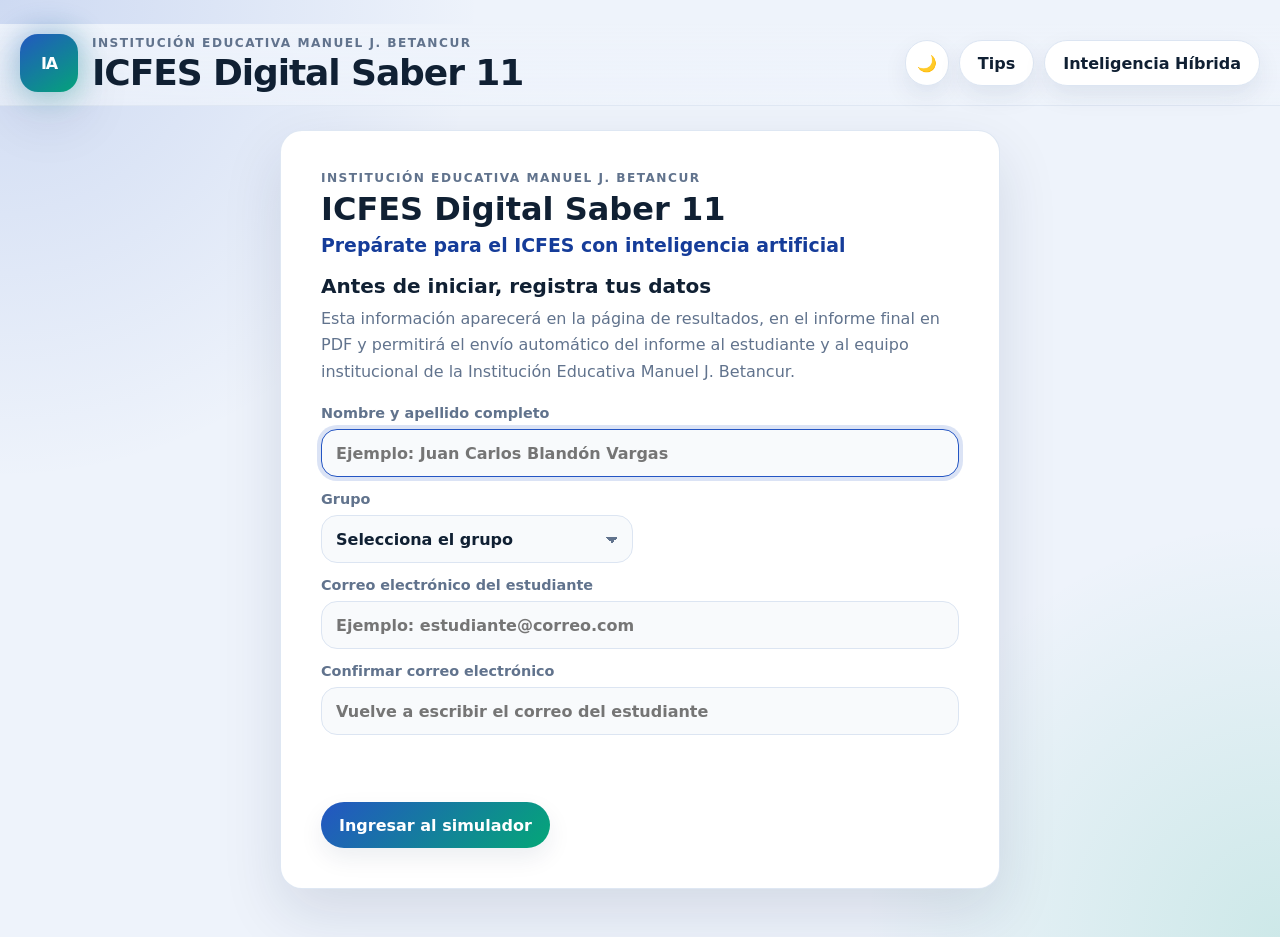
==== commit 20bfa4da: "Add files via upload" ====
--- a/index.html
+++ b/index.html
@@ -25,8 +25,7 @@
       <div class="header-actions">
         <button id="themeBtn" class="icon-btn" type="button" aria-label="Cambiar tema">🌙</button>
         <button id="tipsBtn" class="ghost-btn" type="button">Tips</button>
-        <button id="instructionsBtn" class="ghost-btn" type="button">Instrucciones</button>
-        <a id="dashboardBtn" class="ghost-btn header-link" href="dashboard.html">Dashboard institucional</a>
+        <button id="instructionsBtn" class="ghost-btn" type="button">Inteligencia Híbrida</button>
         <button id="logoutBtn" class="ghost-btn danger-ghost-btn hidden" type="button">Cerrar sesión</button>
         <button id="homeBtn" class="ghost-btn hidden" type="button">Inicio</button>
       </div>
--- a/styles.css
+++ b/styles.css
@@ -8846,3 +8846,38 @@
 html[data-theme="dark"] .access-tagline {
   color: #93c5fd;
 }
+
+
+/* Modal Inteligencia Híbrida */
+.hybrid-intelligence-content {
+  max-height: 66vh;
+}
+
+.hybrid-intelligence-card {
+  display: grid;
+  gap: 14px;
+}
+
+.hybrid-intelligence-card p {
+  margin: 0;
+  color: var(--text);
+  font-size: clamp(0.96rem, 1.6vw, 1.06rem);
+  line-height: 1.68;
+}
+
+.hybrid-intelligence-card strong {
+  color: var(--primary);
+  font-weight: 900;
+}
+
+body.dark .hybrid-intelligence-card p,
+body.theme-dark .hybrid-intelligence-card p,
+[data-theme="dark"] .hybrid-intelligence-card p {
+  color: #eef4ff;
+}
+
+body.dark .hybrid-intelligence-card strong,
+body.theme-dark .hybrid-intelligence-card strong,
+[data-theme="dark"] .hybrid-intelligence-card strong {
+  color: #7cf7c8;
+}
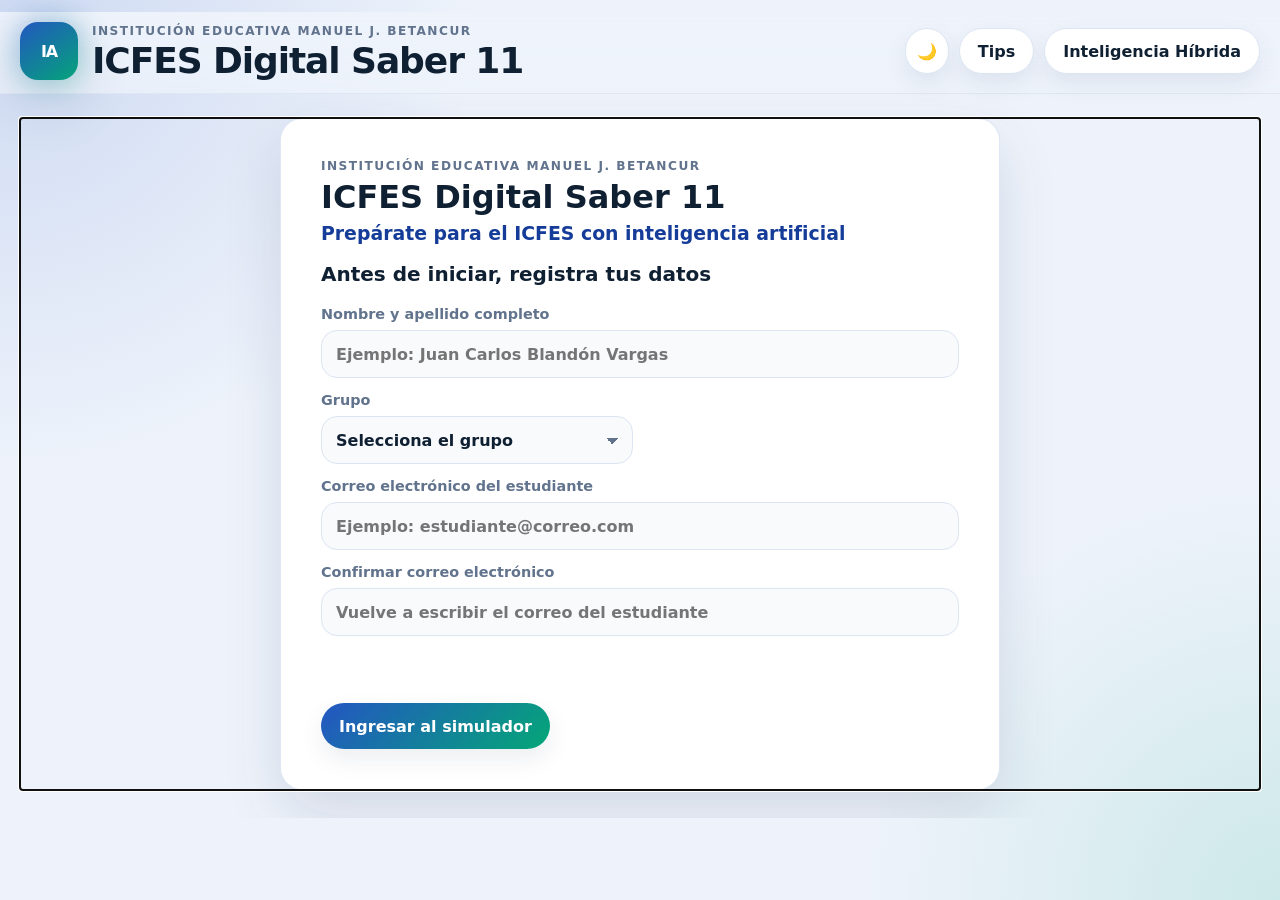
==== commit cb5336f0: "Add files via upload" ====
--- a/index.html
+++ b/index.html
@@ -26,6 +26,7 @@
         <button id="themeBtn" class="icon-btn" type="button" aria-label="Cambiar tema">🌙</button>
         <button id="tipsBtn" class="ghost-btn" type="button">Tips</button>
         <button id="instructionsBtn" class="ghost-btn" type="button">Inteligencia Híbrida</button>
+        <a id="dashboardBtn" class="ghost-btn header-link hidden" href="dashboard.html">Dashboard institucional</a>
         <button id="logoutBtn" class="ghost-btn danger-ghost-btn hidden" type="button">Cerrar sesión</button>
         <button id="homeBtn" class="ghost-btn hidden" type="button">Inicio</button>
       </div>
--- a/styles.css
+++ b/styles.css
@@ -8881,3 +8881,430 @@
 [data-theme="dark"] .hybrid-intelligence-card strong {
   color: #7cf7c8;
 }
+
+/* =========================================================
+   Ajuste final solicitado: Dashboard solo con sesión iniciada
+   + contraste reforzado en modo noche
+   ========================================================= */
+#dashboardBtn.hidden { display: none !important; }
+#dashboardBtn {
+  text-decoration: none;
+  white-space: nowrap;
+}
+html[data-theme="dark"] body {
+  color: #f8fafc !important;
+  background:
+    radial-gradient(circle at top left, rgba(59, 130, 246, 0.22), transparent 30rem),
+    radial-gradient(circle at bottom right, rgba(16, 185, 129, 0.16), transparent 28rem),
+    #020617 !important;
+}
+html[data-theme="dark"] .brand h1,
+html[data-theme="dark"] .access-brand-title,
+html[data-theme="dark"] .access-register-title,
+html[data-theme="dark"] .session-title,
+html[data-theme="dark"] .question-title,
+html[data-theme="dark"] .results-title,
+html[data-theme="dark"] .app-main h1,
+html[data-theme="dark"] .app-main h2,
+html[data-theme="dark"] .app-main h3,
+html[data-theme="dark"] .app-main h4 {
+  color: #f8fafc !important;
+  opacity: 1 !important;
+}
+html[data-theme="dark"] .eyebrow,
+html[data-theme="dark"] .session-label,
+html[data-theme="dark"] .timer-label,
+html[data-theme="dark"] .student-group-label,
+html[data-theme="dark"] .field span,
+html[data-theme="dark"] .stat span,
+html[data-theme="dark"] .pill.muted {
+  color: #c7d2fe !important;
+  opacity: 1 !important;
+}
+html[data-theme="dark"] .app-main p,
+html[data-theme="dark"] .app-main li,
+html[data-theme="dark"] .session-description,
+html[data-theme="dark"] .question-copy,
+html[data-theme="dark"] .feedback,
+html[data-theme="dark"] .score-note,
+html[data-theme="dark"] .report-note,
+html[data-theme="dark"] .access-card p:not(.access-tagline) {
+  color: #dbeafe !important;
+  opacity: 1 !important;
+}
+html[data-theme="dark"] .access-card,
+html[data-theme="dark"] .session-card,
+html[data-theme="dark"] .config-bar,
+html[data-theme="dark"] .student-strip,
+html[data-theme="dark"] .exam-header,
+html[data-theme="dark"] .question-card,
+html[data-theme="dark"] .results-card,
+html[data-theme="dark"] .score-card,
+html[data-theme="dark"] .report-card,
+html[data-theme="dark"] .empty-state,
+html[data-theme="dark"] .dialog-card,
+html[data-theme="dark"] .modal-card,
+html[data-theme="dark"] .notebook-mini-card,
+html[data-theme="dark"] .question-prompt,
+html[data-theme="dark"] .table-wrap {
+  background: linear-gradient(180deg, rgba(15, 23, 42, 0.98), rgba(11, 18, 32, 0.96)) !important;
+  color: #f8fafc !important;
+  border-color: rgba(148, 163, 184, 0.36) !important;
+}
+html[data-theme="dark"] input,
+html[data-theme="dark"] select,
+html[data-theme="dark"] textarea {
+  background: #0f172a !important;
+  color: #f8fafc !important;
+  border-color: rgba(148, 163, 184, 0.44) !important;
+  caret-color: #f8fafc !important;
+}
+html[data-theme="dark"] input::placeholder,
+html[data-theme="dark"] textarea::placeholder {
+  color: #cbd5e1 !important;
+  opacity: 0.92 !important;
+}
+html[data-theme="dark"] select option {
+  background: #0f172a !important;
+  color: #f8fafc !important;
+}
+html[data-theme="dark"] .icon-btn,
+html[data-theme="dark"] .ghost-btn,
+html[data-theme="dark"] .secondary-btn,
+html[data-theme="dark"] .tiny-btn,
+html[data-theme="dark"] .nav-btn,
+html[data-theme="dark"] .area-btn,
+html[data-theme="dark"] .mode-option,
+html[data-theme="dark"] .option {
+  background: #111827 !important;
+  color: #f8fafc !important;
+  border-color: rgba(148, 163, 184, 0.42) !important;
+}
+html[data-theme="dark"] .primary-btn,
+html[data-theme="dark"] .danger-btn {
+  color: #ffffff !important;
+}
+html[data-theme="dark"] .structure-table,
+html[data-theme="dark"] .structure-table th,
+html[data-theme="dark"] .structure-table td,
+html[data-theme="dark"] table,
+html[data-theme="dark"] th,
+html[data-theme="dark"] td {
+  color: #f8fafc !important;
+  border-color: rgba(148, 163, 184, 0.36) !important;
+}
+html[data-theme="dark"] .structure-table th,
+html[data-theme="dark"] thead th {
+  background: #1e293b !important;
+  color: #dbeafe !important;
+}
+html[data-theme="dark"] .structure-table td,
+html[data-theme="dark"] tbody td {
+  background: #101827 !important;
+  color: #f8fafc !important;
+}
+html[data-theme="dark"] .structure-table tr:nth-child(even) td,
+html[data-theme="dark"] tbody tr:nth-child(even) td {
+  background: #111f33 !important;
+}
+html[data-theme="dark"] .option.selected,
+html[data-theme="dark"] .mode-option:has(input:checked) {
+  color: #ffffff !important;
+  border-color: rgba(147, 197, 253, 0.88) !important;
+}
+html[data-theme="dark"] .hero,
+html[data-theme="dark"] .hero h2,
+html[data-theme="dark"] .hero p,
+html[data-theme="dark"] .hero .eyebrow,
+html[data-theme="dark"] .hero strong,
+html[data-theme="dark"] .hero span {
+  color: #ffffff !important;
+}
+
+/* Refuerzo extra para recursos internos del Entrenamiento con AI Studio en modo noche */
+.ai-practice-page.ai-night .ai-practice-main,
+.ai-practice-page.ai-night .ai-practice-shell,
+.ai-practice-page.ai-night .mobile-app-shell {
+  background: #020617 !important;
+  color: #f8fafc !important;
+}
+.ai-practice-page.ai-night :is(h1,h2,h3,h4,h5,h6,.question-title,.resource-title,.graph-title,.reading-instruction) {
+  color: #f8fafc !important;
+  opacity: 1 !important;
+}
+.ai-practice-page.ai-night :is(p,li,label,small,figcaption,.question-copy,.ai-small-note,.reading-note,.source-note,.resource-note,.progress-top) {
+  color: #e2e8f0 !important;
+  opacity: 1 !important;
+}
+.ai-practice-page.ai-night :is(.ai-resource-card,.question-resource,.question-prompt,.ai-question-card,.ai-panel,.english-card,.natural-card,.social-card,.critical-card,.math-super-card,.math-super-panel,.reading-card,.chart-card,.graph-card,.formula-card,.data-card,.info-card,.caption-box,.fragment-card,.procedure-card) {
+  background: linear-gradient(180deg, rgba(15, 23, 42, .99), rgba(11, 18, 32, .97)) !important;
+  color: #f8fafc !important;
+  border-color: rgba(148, 163, 184, .38) !important;
+}
+.ai-practice-page.ai-night :is(.ai-resource-card,.question-resource,.question-prompt,.ai-question-card,.ai-panel,.english-card,.natural-card,.social-card,.critical-card,.math-super-card,.math-super-panel,.reading-card,.chart-card,.graph-card,.formula-card,.data-card,.info-card,.caption-box,.fragment-card,.procedure-card) * {
+  opacity: 1 !important;
+}
+.ai-practice-page.ai-night :is(.formula-box,.formula-inline,.formula-box-wide,.english-result-card,.word-feedback,.english-feedback,.natural-feedback,.social-feedback,.critical-feedback,.math-super-feedback) {
+  background: linear-gradient(135deg, #0f172a, #1e293b) !important;
+  color: #f8fafc !important;
+  border-color: rgba(96, 165, 250, .56) !important;
+}
+.ai-practice-page.ai-night :is(.formula-box,.formula-inline,.formula-box-wide,.english-result-card,.word-feedback,.english-feedback,.natural-feedback,.social-feedback,.critical-feedback,.math-super-feedback) * {
+  color: #f8fafc !important;
+  opacity: 1 !important;
+  text-shadow: none !important;
+}
+.ai-practice-page.ai-night :is(table,thead,tbody,tr,th,td,.table-wrap,.science-table-wrap,.icfes-table-wrap,.option-table-wrap,.data-table,.structure-table,.option-table,.mini-table,.fare-table,.symptoms-table,.icfes-table) {
+  color: #f8fafc !important;
+  border-color: rgba(148, 163, 184, .38) !important;
+}
+.ai-practice-page.ai-night :is(th,td,.data-table th,.data-table td,.structure-table th,.structure-table td,.option-table th,.option-table td,.mini-table th,.mini-table td,.fare-table th,.fare-table td,.symptoms-table th,.symptoms-table td) {
+  background: #101827 !important;
+  color: #f8fafc !important;
+  border-color: rgba(148, 163, 184, .38) !important;
+}
+.ai-practice-page.ai-night thead th {
+  background: #1e293b !important;
+  color: #dbeafe !important;
+}
+.ai-practice-page.ai-night tbody tr:nth-child(even) td {
+  background: #111f33 !important;
+}
+.ai-practice-page.ai-night :is(.ai-option,.english-option-grid button,.natural-option-grid button,.social-option-grid button,.critical-option-grid button,.math-super-final,.route-btn,.combo-btn,.tax-btn,.word-btn,.clue-btn,.confidence-btn,.english-step,.keyword-chip) {
+  background: #111827 !important;
+  color: #f8fafc !important;
+  border-color: rgba(148, 163, 184, .44) !important;
+}
+.ai-practice-page.ai-night :is(.ai-option,.english-option-grid button,.natural-option-grid button,.social-option-grid button,.critical-option-grid button,.math-super-final,.route-btn,.combo-btn,.tax-btn,.word-btn,.clue-btn,.confidence-btn,.english-step,.keyword-chip) * {
+  color: inherit !important;
+}
+.ai-practice-page.ai-night .ai-nav-dot:not(.active):not(.answered):not(.answered-correct):not(.answered-wrong) {
+  background: #e5e7eb !important;
+  color: #0f172a !important;
+  border-color: rgba(226, 232, 240, .72) !important;
+}
+.ai-practice-page.ai-night .ai-nav-dot.active,
+.ai-practice-page.ai-night .ai-nav-dot.answered,
+.ai-practice-page.ai-night .ai-nav-dot.answered-correct,
+.ai-practice-page.ai-night .ai-nav-dot.answered-wrong {
+  color: #ffffff !important;
+}
+.ai-practice-page.ai-night svg text,
+.ai-practice-page.ai-night svg tspan {
+  fill: #f8fafc !important;
+  opacity: 1 !important;
+}
+.ai-practice-page.ai-night input,
+.ai-practice-page.ai-night select,
+.ai-practice-page.ai-night textarea {
+  background: #0f172a !important;
+  color: #f8fafc !important;
+  border-color: rgba(148, 163, 184, .44) !important;
+}
+.ai-practice-page.ai-night input::placeholder,
+.ai-practice-page.ai-night textarea::placeholder {
+  color: #cbd5e1 !important;
+}
+
+/* ==========================================================
+   Optimización para Google Sites / iframe embebido
+   Hace que todas las vistas arranquen desde la parte superior
+   y evita centrados verticales que dejan la app en mitad del marco.
+   ========================================================== */
+html,
+body {
+  min-height: 100%;
+}
+
+body {
+  align-items: flex-start !important;
+  justify-content: flex-start !important;
+}
+
+.app-shell,
+.dashboard-shell,
+.notebook-shell {
+  min-height: auto !important;
+  margin-top: 0 !important;
+  padding-top: 12px !important;
+  padding-bottom: 28px !important;
+}
+
+.app-main,
+.dashboard-main,
+.notebook-main {
+  align-content: start !important;
+  align-items: start !important;
+  justify-content: stretch !important;
+  min-height: auto !important;
+}
+
+.access-panel {
+  min-height: auto !important;
+  display: block !important;
+  place-items: initial !important;
+  align-items: start !important;
+  justify-items: stretch !important;
+  padding-top: 0 !important;
+  margin-top: 0 !important;
+}
+
+.access-card {
+  margin: 0 auto !important;
+}
+
+.hero,
+.dashboard-hero,
+.notebook-hero,
+.empty-state {
+  min-height: auto !important;
+  align-content: start !important;
+  place-items: stretch !important;
+}
+
+.session-grid,
+.exam-layout,
+.dashboard-grid,
+.dashboard-grid-two,
+.notebook-grid {
+  align-items: start !important;
+}
+
+.dialog-overlay {
+  align-items: flex-start !important;
+  justify-items: center !important;
+  place-items: start center !important;
+  padding-top: max(14px, env(safe-area-inset-top)) !important;
+  overflow-y: auto !important;
+}
+
+.dialog-card,
+.tips-dialog-card,
+.instructions-dialog-card {
+  margin-top: 0 !important;
+  max-height: calc(100svh - 28px) !important;
+  overflow-y: auto !important;
+}
+
+.dialog-actions button {
+  min-height: 46px !important;
+}
+
+@media (max-width: 760px) {
+  .app-shell,
+  .dashboard-shell,
+  .notebook-shell {
+    min-height: auto !important;
+    padding-top: max(8px, env(safe-area-inset-top)) !important;
+  }
+
+  .app-main,
+  .dashboard-main,
+  .notebook-main {
+    min-height: auto !important;
+  }
+
+  .access-panel {
+    min-height: auto !important;
+    display: block !important;
+  }
+
+  .dialog-overlay {
+    align-items: flex-start !important;
+    place-items: start center !important;
+    padding: max(10px, env(safe-area-inset-top)) 10px 14px !important;
+  }
+
+  .dialog-card,
+  .tips-dialog-card,
+  .instructions-dialog-card {
+    width: 100% !important;
+    max-height: calc(100svh - 24px) !important;
+  }
+}
+
+/* Refuerzo final de contraste en modo noche para formularios y textos embebidos */
+html[data-theme="dark"] body,
+html[data-theme="dark"] .app-main,
+html[data-theme="dark"] .dashboard-main,
+html[data-theme="dark"] .notebook-main {
+  color: #f8fafc !important;
+}
+
+html[data-theme="dark"] .access-card,
+html[data-theme="dark"] .student-strip,
+html[data-theme="dark"] .config-bar,
+html[data-theme="dark"] .session-card,
+html[data-theme="dark"] .exam-main,
+html[data-theme="dark"] .exam-side,
+html[data-theme="dark"] .results-panel,
+html[data-theme="dark"] .dashboard-card,
+html[data-theme="dark"] .dashboard-filters,
+html[data-theme="dark"] .notebook-card,
+html[data-theme="dark"] .notebook-question-summary,
+html[data-theme="dark"] .notebook-hero,
+html[data-theme="dark"] .practice-notebook,
+html[data-theme="dark"] .empty-state,
+html[data-theme="dark"] .table-wrap,
+html[data-theme="dark"] .option-rich,
+html[data-theme="dark"] .resource-box,
+html[data-theme="dark"] .context-box {
+  background: linear-gradient(180deg, #111e33 0%, #0b1220 100%) !important;
+  color: #f8fafc !important;
+  border-color: rgba(148, 163, 184, 0.38) !important;
+}
+
+html[data-theme="dark"] .access-card *,
+html[data-theme="dark"] .session-card *,
+html[data-theme="dark"] .question-card *,
+html[data-theme="dark"] .exam-main *,
+html[data-theme="dark"] .exam-side *,
+html[data-theme="dark"] .results-panel *,
+html[data-theme="dark"] .dashboard-card *,
+html[data-theme="dark"] .notebook-card *,
+html[data-theme="dark"] .practice-notebook *,
+html[data-theme="dark"] .table-wrap *,
+html[data-theme="dark"] .option-rich * {
+  text-shadow: none;
+}
+
+html[data-theme="dark"] p,
+html[data-theme="dark"] li,
+html[data-theme="dark"] td,
+html[data-theme="dark"] th,
+html[data-theme="dark"] span,
+html[data-theme="dark"] label,
+html[data-theme="dark"] small,
+html[data-theme="dark"] .muted,
+html[data-theme="dark"] .session-description,
+html[data-theme="dark"] .question-text,
+html[data-theme="dark"] .prompt,
+html[data-theme="dark"] .access-intro {
+  color: #dbeafe !important;
+}
+
+html[data-theme="dark"] h1,
+html[data-theme="dark"] h2,
+html[data-theme="dark"] h3,
+html[data-theme="dark"] h4,
+html[data-theme="dark"] strong,
+html[data-theme="dark"] b,
+html[data-theme="dark"] .access-tagline,
+html[data-theme="dark"] .timer,
+html[data-theme="dark"] .option strong {
+  color: #ffffff !important;
+}
+
+html[data-theme="dark"] input,
+html[data-theme="dark"] select,
+html[data-theme="dark"] textarea {
+  background: #17243a !important;
+  color: #f8fafc !important;
+  border-color: rgba(147, 197, 253, 0.34) !important;
+}
+
+html[data-theme="dark"] input::placeholder,
+html[data-theme="dark"] textarea::placeholder {
+  color: #cbd5e1 !important;
+  opacity: 1 !important;
+}
